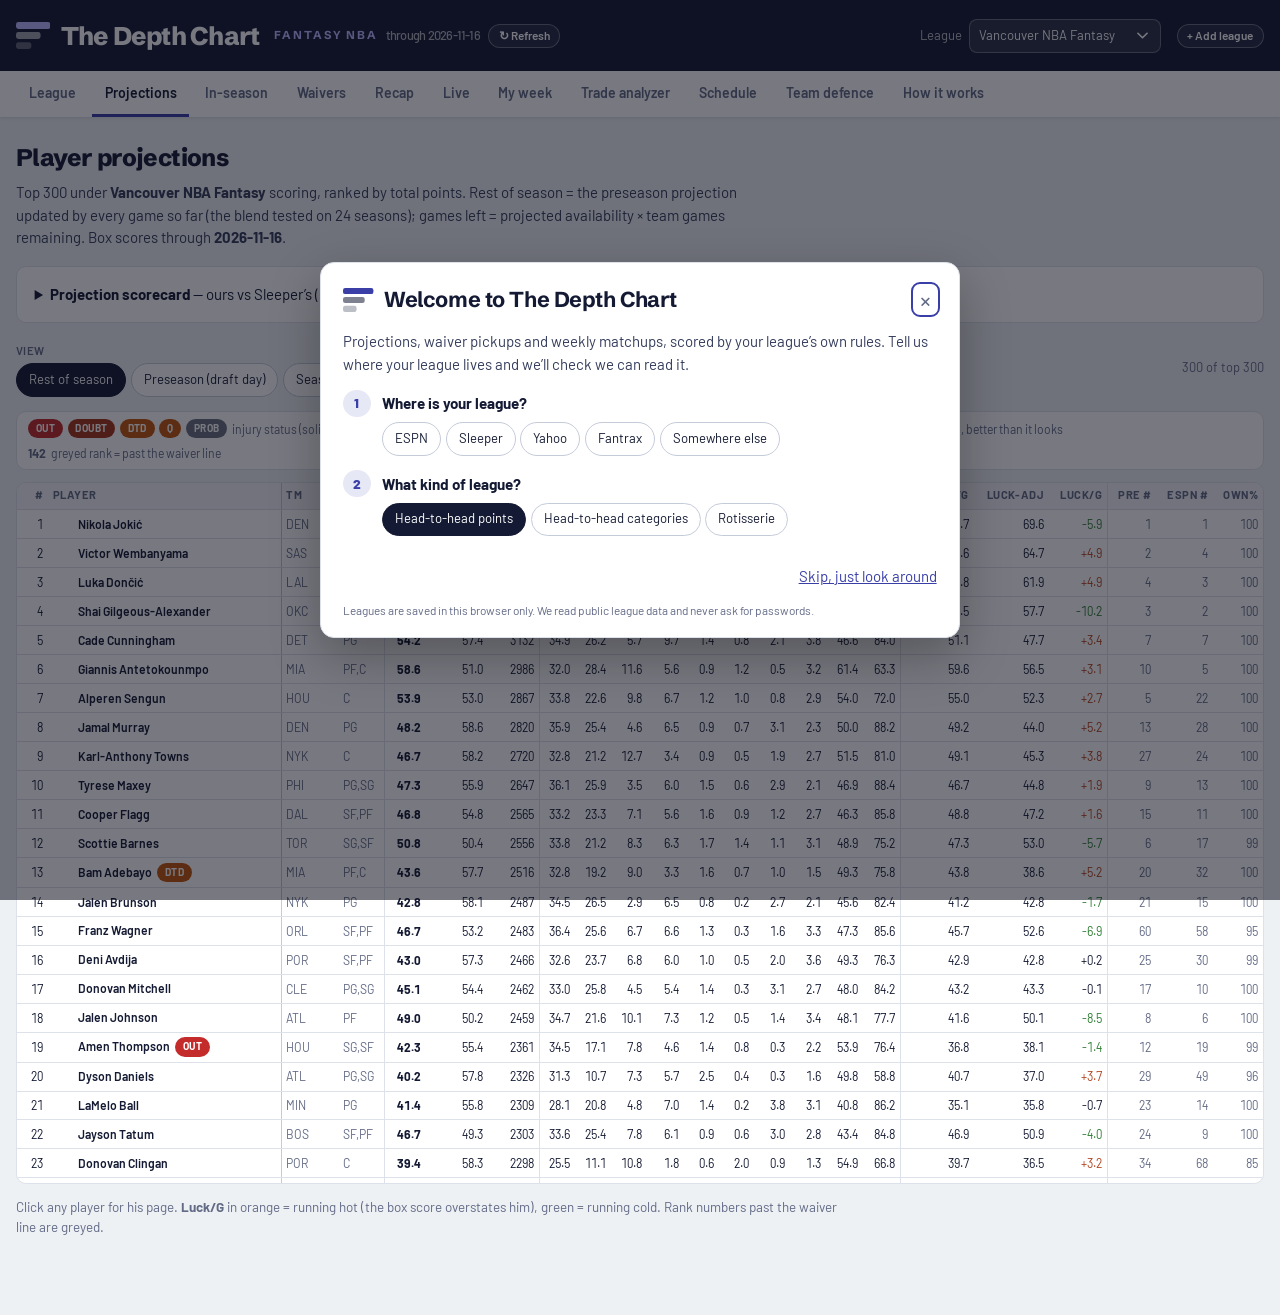
==== v2/index.html @ 1527854c "Board build 2026-11-17 14:32 Co-Authored-By: Claude Opus 5.5 <noreply@anthropic.com>" ====
<!doctype html>
<html lang="en">
<head>
<meta charset="utf-8">
<meta name="viewport" content="width=device-width,initial-scale=1,viewport-fit=cover">
<title>The Depth Chart · Fantasy NBA</title>
<meta name="theme-color" content="#141a33" media="(prefers-color-scheme: light)">
<meta name="theme-color" content="#1d2240" media="(prefers-color-scheme: dark)">
<link rel="icon" href="data:image/svg+xml,%3Csvg xmlns='http://www.w3.org/2000/svg' viewBox='0 0 32 32'%3E%3Crect width='32' height='32' rx='7' fill='%233a3fa8'/%3E%3Crect x='6' y='8' width='20' height='4' rx='1.5' fill='%23fff'/%3E%3Crect x='6' y='14' width='14.3' height='4' rx='1.5' fill='%23fff' fill-opacity='.7'/%3E%3Crect x='6' y='20' width='8.9' height='4' rx='1.5' fill='%23fff' fill-opacity='.42'/%3E%3C/svg%3E">
<link rel="preconnect" href="https://fonts.googleapis.com">
<link rel="preconnect" href="https://fonts.gstatic.com" crossorigin>
<link rel="stylesheet" href="https://fonts.googleapis.com/css2?family=Schibsted+Grotesk:wght@400..900&family=Barlow:ital,wght@0,400;0,500;0,600;0,700;0,800;1,400&display=swap">
<link rel="stylesheet" href="app.css?v=dd1b4bf03c">
</head>
<body>
<header class="top">
  <div class="top-in">
    <div class="brand"><a class="logo" href="#league" aria-label="The Depth Chart, Fantasy NBA"><svg viewBox="0 0 28 22" aria-hidden="true"><rect class="b1" x="0" y="0" width="28" height="5.6" rx="2"/><rect class="b2" x="0" y="8.2" width="20" height="5.6" rx="2"/><rect class="b3" x="0" y="16.4" width="12.5" height="5.6" rx="2"/></svg>The Depth Chart<span class="tg">Fantasy NBA</span></a><small id="asof"></small>
      <button class="refbtn" id="refresh" title="Re-read the latest stats, projections and official injury report, and your live ESPN league">&#8635; Refresh</button>
      <small id="refmsg"></small></div>
    <label class="lgpick">League <select id="lgsel" aria-label="Active league"></select></label>
    <button class="refbtn addlg" id="addlg" type="button" title="Add a league from ESPN, Sleeper, Yahoo or Fantrax">+ Add league</button>
    <label class="lgpick" id="tmpick" hidden>You are <select id="tmsel" aria-label="Your fantasy team"></select></label>
  </div>
  <div class="pickteam" id="pickteam" hidden>&#128075; First time here? Pick <strong>your team</strong> in &ldquo;You are&rdquo; above &mdash;
    My week, the trade analyzer, drops and sell-highs are all about the team you pick. It&rsquo;s saved in this browser.</div>
</header>
<div class="tabbar">
  <nav class="tabs" role="tablist">
    <button class="tab" role="tab" data-tab="league">League</button>
    <button class="tab" role="tab" data-tab="proj">Projections</button>
    <button class="tab" role="tab" data-tab="insea">In-season</button>
    <button class="tab" role="tab" data-tab="wire">Waivers</button>
    <button class="tab" role="tab" data-tab="recap">Recap</button>
    <button class="tab" role="tab" data-tab="live">Live</button>
    <button class="tab" role="tab" data-tab="week">My week</button>
    <button class="tab" role="tab" data-tab="trade">Trade analyzer</button>
    <button class="tab" role="tab" data-tab="sched">Schedule</button>
    <button class="tab" role="tab" data-tab="def">Team defence</button>
    <button class="tab" role="tab" data-tab="how">How it works</button>
  </nav>
</div>

<dialog class="wel" id="welcome" aria-labelledby="wel-h">
  <div class="wel-in">
    <div class="wel-head"><span class="wel-mark"><svg viewBox="0 0 28 22" aria-hidden="true"><rect class="b1" x="0" y="0" width="28" height="5.6" rx="2"/><rect class="b2" x="0" y="8.2" width="20" height="5.6" rx="2"/><rect class="b3" x="0" y="16.4" width="12.5" height="5.6" rx="2"/></svg></span><h2 id="wel-h">Welcome to The Depth Chart</h2>
      <button type="button" class="wel-x" id="wel-x" aria-label="Close">&times;</button></div>
    <p class="wel-lede">Projections, waiver pickups and weekly matchups, scored by your league&rsquo;s own rules. Tell us where your league lives and we&rsquo;ll check we can read it.</p>
    <div class="wel-step"><span class="wel-n">1</span><div><h3>Where is your league?</h3>
      <div class="chips" id="wel-plat" role="group" aria-label="League platform">
        <button type="button" class="chip" data-plat="espn">ESPN</button>
        <button type="button" class="chip" data-plat="sleeper">Sleeper</button>
        <button type="button" class="chip" data-plat="yahoo">Yahoo</button>
        <button type="button" class="chip" data-plat="fantrax">Fantrax</button>
        <button type="button" class="chip" data-plat="other">Somewhere else</button>
      </div></div></div>
    <div class="wel-step" id="wel-typeset"><span class="wel-n">2</span><div><h3>What kind of league?</h3>
      <div class="chips" id="wel-type" role="group" aria-label="League type">
        <button type="button" class="chip" data-type="points">Head-to-head points</button>
        <button type="button" class="chip" data-type="cats">Head-to-head categories</button>
        <button type="button" class="chip" data-type="roto">Rotisserie</button>
      </div></div></div>
    <div class="wel-step" id="wel-idset" hidden><span class="wel-n">3</span><div><h3><label for="wel-id">Your league ID</label></h3>
      <input id="wel-id" type="text" autocomplete="off" spellcheck="false">
      <p class="wel-hint" id="wel-hint"></p></div></div>
    <div id="wel-res" aria-live="polite"></div>
    <div class="wel-actions">
      <button type="button" class="btn primary" id="wel-check" hidden>Check my league</button>
      <button type="button" class="btn primary" id="wel-use" hidden>Use this league</button>
      <button type="button" class="linkbtn" id="wel-skip">Skip, just look around</button>
    </div>
    <p class="wel-foot">Leagues are saved in this browser only. We read public league data and never ask for passwords.</p>
  </div>
</dialog>
<main>
  <!-- ================================================================ LEAGUE -->
  <section class="panel" id="tab-league" hidden>
    <h1>Your league</h1>
    <p class="lede">Every number on this site is scored under the league selected at the top. Pull a
      public ESPN league to fill its rules automatically, or type them in. Leagues are saved in this
      browser only &mdash; nothing is sent anywhere. For a public ESPN league, pick which team is yours at the top
      (&ldquo;You are&rdquo;); the recap and the in-season tabs use it.</p>
    <div class="lg-listhead"><h2>Your leagues</h2><button class="btn" id="lg-new">+ Add a league</button></div>
    <div class="lg-list" id="lg-list"></div>
    <h2 id="lg-form-h">League settings</h2>
    <div class="controls">
      <div class="ctl"><label for="lg-espn">ESPN league id</label>
        <input id="lg-espn" type="text" inputmode="numeric" autocomplete="off" placeholder="e.g. 242568268"></div>
      <div class="ctl"><label>&nbsp;</label><button class="btn" id="lg-pull">Pull rules from ESPN</button></div>
    </div>
    <div id="lg-msg"></div>
    <div class="grid2">
      <div class="card">
        <h3 style="margin-top:0">Basics</h3>
        <div class="fields">
          <div class="ctl" style="grid-column:span 2"><label for="lg-name">League name</label><input id="lg-name" type="text"></div>
          <div class="ctl"><label for="lg-teams">Teams</label><input id="lg-teams" type="number" min="2" max="30"></div>
          <div class="ctl"><label for="lg-adds">Adds / week</label><input id="lg-adds" type="number" min="0" max="50"></div>
          <div class="ctl"><label for="lg-po1">Playoffs from wk</label><input id="lg-po1" type="number" min="1" max="30"></div>
          <div class="ctl"><label for="lg-po2">through wk</label><input id="lg-po2" type="number" min="1" max="30"></div>
          <div class="ctl"><label for="lg-polen" title="How many fantasy weeks each playoff round lasts (e.g. 2 = semifinals over 2 weeks)">Weeks per playoff round</label><input id="lg-polen" type="number" min="1" max="4"></div>
        </div>
        <h3>Roster slots</h3>
        <div class="fields" id="lg-slots"></div>
        <p class="note" id="lg-roster-note"></p>
      </div>
      <div class="card">
        <h3 style="margin-top:0">Scoring (points per stat)</h3>
        <div class="fields" id="lg-scoring"></div>
        <h3>Bonuses</h3>
        <div class="fields" id="lg-bonus"></div>
        <h3>Other scoring</h3>
        <p class="note" style="margin:.2rem 0 .5rem">Fouls, ejections and milestone games. Leave 0 if your league doesn&rsquo;t score them; ESPN and Sleeper leagues fill these in when you add them. A 50-point game also counts as a 40-point game.</p>
        <div class="fields" id="lg-xtra"></div>
        <label style="display:flex;gap:.45rem;align-items:center;margin-top:.7rem;font-size:.86rem">
          <input type="checkbox" id="lg-cum"> Bonuses stack (a triple-double also earns the double-double bonus)</label>
        <p class="note" id="lg-unmod"></p>
      </div>
    </div>
    <details class="card" id="own-box" style="margin-top:1rem">
      <summary><strong>Site owner: pull fresh stats on demand</strong></summary>
      <p class="note">The <strong>Refresh</strong> button at the top re-reads everything the site has published (stats,
        projections, the official injury report, which updates hourly on game days) plus your live ESPN league. New box
        scores arrive with the daily build around 6 am Pacific. If you own the site&rsquo;s GitHub repository, you can let
        Refresh start that build too (about 3 minutes, then the page reloads its data): create a
        <a href="https://github.com/settings/personal-access-tokens/new" target="_blank" rel="noopener">fine-grained token</a>
        limited to the <code>fantasy-nba</code> repository with <em>Actions: read and write</em> only, and paste it here.
        It is kept in this browser only and sent only to api.github.com.</p>
      <div class="controls">
        <div class="ctl"><label for="own-tok">GitHub token</label><input id="own-tok" type="password" autocomplete="off" placeholder="github_pat_…" style="min-width:16rem"></div>
        <button class="btn" id="own-save">Save token</button>
        <button class="btn danger" id="own-clear">Remove</button>
        <span class="count" id="own-state"></span>
      </div>
    </details>
    <div class="controls" style="margin-top:1rem">
      <button class="btn primary" id="lg-save">Save league</button>
      <button class="btn danger" id="lg-del">Delete this league</button>
      <span class="count" id="lg-state"></span>
    </div>
  </section>

  <!-- =========================================================== PROJECTIONS -->
  <section class="panel" id="tab-proj" hidden>
    <h1>Player projections</h1>
    <p class="lede" id="pj-lede"></p>
    <details class="card sc-score" id="score-box"></details>
    <div class="controls">
      <div class="ctl"><span class="lbl">View</span><div class="chips" id="pj-view">
        <button class="chip" data-v="ros" aria-pressed="true">Rest of season</button>
        <button class="chip" data-v="pre" aria-pressed="false">Preseason (draft day)</button>
        <button class="chip" data-v="sofar" aria-pressed="false">Season so far</button>
      </div></div>
      <div class="ctl"><span class="lbl">Position</span><div class="chips" id="pj-pos">
        <button class="chip" data-p="" aria-pressed="true">All</button>
        <button class="chip" data-p="PG" aria-pressed="false">PG</button>
        <button class="chip" data-p="SG" aria-pressed="false">SG</button>
        <button class="chip" data-p="SF" aria-pressed="false">SF</button>
        <button class="chip" data-p="PF" aria-pressed="false">PF</button>
        <button class="chip" data-p="C" aria-pressed="false">C</button>
      </div></div>
      <div class="ctl"><label for="pj-q">Search</label><input id="pj-q" type="search" placeholder="player or team" autocomplete="off"></div>
      <span class="count" id="pj-count"></span>
    </div>
    <div class="legend" aria-label="Key"><span class="lg-i"><span class="tag inj">OUT</span><span class="tag doubt">DOUBT</span><span class="tag dtd">DTD</span><span class="tag dtd">Q</span><span class="tag prob">PROB</span> injury status (solid = health; official NBA report first, then ESPN)</span><span class="lg-i"><span class="tag rk">RK</span> rookie</span><span class="lg-i"><span class="pos-dn"><b>+4.2</b></span> luck: ran hot, the box score flatters him &middot; <span class="pos-up"><b>&minus;3.1</b></span> ran cold, better than it looks</span><span class="lg-i"><span class="dim"><b>142</b></span> greyed rank = past the waiver line</span></div>
    <div class="tablewrap"><table id="pj-table"><thead></thead><tbody></tbody></table></div>
    <p class="note" id="pj-note"></p>
  </section>

  <!-- ========================================================= COMING NEXT -->
  <section class="panel" id="tab-insea" hidden>
    <h1>In-season analysis</h1>
    <p class="lede" id="is-lede"></p>
    <div class="controls">
      <div class="ctl"><span class="lbl">View</span><div class="chips" id="is-view">
        <button class="chip" data-v="buy" aria-pressed="true">Trade targets</button>
        <button class="chip" data-v="sell" aria-pressed="false">Sell high</button>
        <button class="chip" data-v="drop" aria-pressed="false">Drops</button>
        <button class="chip" data-v="rost" aria-pressed="false">Rosters</button>
      </div></div>
      <div class="ctl" id="is-teamctl"><label for="is-team">From team</label><select id="is-team"></select></div>
      <span class="count" id="is-count"></span>
    </div>
    <div class="legend" aria-label="Key"><span class="lg-i"><span class="tag inj">OUT</span><span class="tag doubt">DOUBT</span><span class="tag dtd">DTD</span><span class="tag dtd">Q</span><span class="tag prob">PROB</span> injury status (solid = health; official NBA report first, then ESPN)</span><span class="lg-i"><span class="pos-dn"><b>+4.2</b></span> luck: ran hot, the box score flatters him &middot; <span class="pos-up"><b>&minus;3.1</b></span> ran cold, better than it looks</span><span class="lg-i"><span class="pos-up"><b>+11.5</b></span> buy-low gap: real level above the box score</span><span class="lg-i"><span class="pos-up"><b>+1.9 thru 12-01</b></span> injury boost per game, and until when</span><span class="lg-i"><span class="lgbar"><i class="up"></i><i class="dn"></i><i class="up"></i></span> luck by game (up orange = hot, down green = cold)</span></div>
    <div id="is-body"></div>
    <p class="note" id="is-note"></p>
    <div id="is-boosts"></div>
    <details class="card" id="is-keepbox" style="margin-top:1rem" hidden>
      <summary><strong>Keep list</strong> <span class="dim">&mdash; never suggested as drops</span></summary>
      <p class="note">One name per line. Saved with this league in your browser.</p>
      <textarea id="is-keep" rows="4" style="width:100%;max-width:28rem"></textarea>
    </details>
  </section>
  <section class="panel" id="tab-wire" hidden>
    <h1>Waivers &amp; streaming</h1>
    <p class="lede" id="wv-lede"></p>
    <details class="card sp-card fold" id="sp-box" open>
      <summary class="sp-head"><span class="sp-hi">Streaming planner</span><span class="sp-hsub">who to pick up, and on which days, for the most games</span> <span class="dim" id="sp-sum"></span></summary>
      <div class="controls" style="margin-top:.6rem">
        <div class="ctl"><span class="lbl" title="How many of your players the planner may drop. Each one opens a roster spot to stream through: with 1, all your adds chain through the same spot">Spots to stream <span class="dim">(players you&rsquo;ll drop)</span></span><div class="chips" id="sp-n">
          <button class="chip" data-n="0" aria-pressed="false">0</button>
          <button class="chip" data-n="1" aria-pressed="true">1</button>
          <button class="chip" data-n="2" aria-pressed="false">2</button>
          <button class="chip" data-n="3" aria-pressed="false">3</button>
        </div></div>
        <div class="ctl"><span class="lbl">Matchup</span><div class="chips" id="sp-wk">
          <button class="chip" data-w="cur" aria-pressed="true" title="The rest of the matchup in progress">This one</button>
          <button class="chip" data-w="next" aria-pressed="false" title="Next matchup, Monday to Sunday, with its full set of adds (from your roster as it is now)">Next one</button>
          <button class="chip" data-w="both" aria-pressed="false" title="The rest of this matchup and all of next one together: a pickup made now keeps counting next week. Each matchup keeps its own adds limit">Both</button>
        </div></div>
        <div class="ctl sp-mdctl"><span class="lbl">Days you can make a move <span class="dim">(tap to rule a day out)</span></span><div class="chips" id="sp-mdays"></div></div>
      </div>
      <p class="note sp-lock" id="sp-lock"></p>
      <div id="sp-out"></div>
    </details>
    <div class="controls">
      <div class="ctl wv-dayctl"><span class="lbl">Days <span class="dim" title="Tick one or more days. Only players whose team plays on the days you picked are listed, and the projection adds up those games">(pick one or more)</span></span>
        <div class="chips wv-days" id="wv-days"></div>
        <div class="wv-dayopts"><div class="chips" id="wv-match">
          <button class="chip" data-m="all" aria-pressed="true" title="Only players whose team plays on EVERY day you picked">Plays every day picked</button>
          <button class="chip" data-m="any" aria-pressed="false" title="Players whose team plays on ANY day you picked (the projection adds up all their games)">Any of them</button>
        </div><div class="chips" id="wv-quick">
          <button class="chip" data-q="rw" title="Today through Sunday, players with any game in it">Rest of week</button>
          <button class="chip" data-q="nw" title="Next matchup week, Monday to Sunday, players with any game in it">Next week</button>
          <button class="chip" data-q="0" title="Back to just the first day (today, or tomorrow once today's games have started)">Reset</button>
        </div></div>
      </div>
      <div class="ctl"><span class="lbl">Rank by</span><div class="chips" id="wv-rank">
        <button class="chip" data-r="proj" aria-pressed="true">Projected</button>
        <button class="chip" data-r="ceil" aria-pressed="false" title="A top-10% night: rank by the big-game upside rather than the safe projection">Ceiling</button>
      </div></div>
      <div class="ctl"><span class="lbl">Position</span><div class="chips" id="wv-pos">
        <button class="chip" data-p="" aria-pressed="true">All</button>
        <button class="chip" data-p="PG" aria-pressed="false">PG</button>
        <button class="chip" data-p="SG" aria-pressed="false">SG</button>
        <button class="chip" data-p="SF" aria-pressed="false">SF</button>
        <button class="chip" data-p="PF" aria-pressed="false">PF</button>
        <button class="chip" data-p="C" aria-pressed="false">C</button>
      </div></div>
      <div class="ctl"><span class="lbl">Players</span><div class="chips" id="wv-who">
        <button class="chip" data-a="1" aria-pressed="true">Available</button>
        <button class="chip" data-a="0" aria-pressed="false">Everyone</button>
      </div></div>
      <span class="count" id="wv-count"></span>
    </div>
    <div class="legend" aria-label="Key"><span class="lg-i"><span class="tag inj">OUT</span><span class="tag doubt">DOUBT</span><span class="tag dtd">DTD</span><span class="tag dtd">Q</span><span class="tag prob">PROB</span> injury status (solid = health; official NBA report first, then ESPN)</span><span class="lg-i"><span class="tag b2b">B2B</span> often rests on the 2nd night of back-to-backs</span><span class="lg-i"><span class="tag wvr">WVR</span> on waivers (a claim, not an instant add)</span><span class="lg-i"><b class="pos-up">+6.4</b> <span class="dim">(2.1/g)</span> Injury / team effect: extra FP in the window from teammates out (blank = none; hover for the working)</span><span class="lg-i"><span class="tag dnp">BENCH</span> healthy but barely playing (under 10 minutes per team game lately, DNPs counted): his games don&rsquo;t count</span><span class="lg-i"><span class="gch">vs BOS<span class="dvp dvp-g">27th</span> <span class="m pos-up">+2.1</span></span> opponent&rsquo;s defence rank vs his position (green = 15 easiest, red = 10 toughest) and the matchup adjustment in FP</span><span class="lg-i"><span class="gch b2">@ NYK</span> 2nd night of a back-to-back</span><span class="lg-i"><span class="gch st">vs LAL</span> listed doubtful / questionable that night: counted at the chance he plays (doubtful 1%, questionable ~50%)</span></div>
    <div class="tablewrap"><table id="wv-table"><thead></thead><tbody></tbody></table></div>
    <p class="note" id="wv-note"></p>
    <div id="wv-boosts"></div>
    <details class="card" id="wv-b2bbox" style="margin-top:1rem">
      <summary><strong>Back-to-back sitters</strong> <span class="dim" id="wv-b2bsum"></span></summary>
      <p class="note">Detected from the game logs (last season + this one): a second night counts as a rest sit only
        when the player played the night before <em>and</em> his team&rsquo;s next game, so injury spells don&rsquo;t count,
        whatever the injury tag said. Players who sat a lot of second nights last season kept doing it the next season,
        just less often (correlation 0.25), so each rate is pulled toward the league&rsquo;s 11%, and this season&rsquo;s second nights
        count four times as much as last season&rsquo;s. Add anyone you know won&rsquo;t play
        second nights below (one name per line); they count as certain to sit.</p>
      <textarea id="wv-b2blist" rows="4" placeholder="e.g. Joel Embiid" style="width:100%;max-width:28rem"></textarea>
      <div id="wv-b2btab"></div>
    </details>
  </section>
  <section class="panel" id="tab-recap" hidden>
    <h1>Daily recap</h1>
    <p class="lede" id="rc-lede"></p>
    <div class="controls">
      <div class="ctl"><label for="rc-day">Day</label>
        <div class="daynav"><button class="btn rc-prev" id="rc-prev" aria-label="Previous day">&lsaquo;</button>
          <select id="rc-day" class="rc-daysel"></select>
          <button class="btn rc-next" id="rc-next" aria-label="Next day">&rsaquo;</button></div></div>
      <span class="count" id="rc-count"></span>
    </div>
    <div class="legend" aria-label="Key"><span class="lg-i"><span class="tag inj">OUT</span><span class="tag doubt">DOUBT</span><span class="tag dtd">DTD</span><span class="tag dtd">Q</span><span class="tag prob">PROB</span> injury status (solid = health; official NBA report first, then ESPN)</span><span class="lg-i"><span class="pos-dn"><b>+4.2</b></span> luck: ran hot, the box score flatters him &middot; <span class="pos-up"><b>&minus;3.1</b></span> ran cold, better than it looks</span><span class="lg-i"><span class="lgrow">Name</span> your player</span><span class="lg-i"><span class="lgrow theirs">Name</span> on another fantasy team (the Fantasy column says whose; FA = free agent)</span></div>
    <div class="games" id="rc-games"></div>
    <div id="rc-box"></div>
    <details class="card fold rc-fold" id="rc-fold" open>
      <summary class="sp-head"><span class="sp-hi">The night in fantasy</span><span class="sp-hsub">league-wide recap: every fantasy team&rsquo;s night, top scores, who ran hot and cold</span> <span class="dim" id="rc-sthead"></span></summary>
      <div id="rc-stand"></div>
    </details>
  </section>
  <section class="panel" id="tab-live" hidden>
    <h1>Live</h1>
    <p class="lede">Your matchup as it happens, player by player. Points are ESPN&rsquo;s own, read straight from your league. Once the first game tips off
      the page updates itself every 30 seconds while games are on (before that it just waits for tip-off). &ldquo;Proj&rdquo; adds what is still to come: our projection for games not
      started, the share of 48 minutes left for games in progress, and the best lineup for the rest of the week.</p>
    <div class="controls" id="lv-ctl">
      <div class="ctl"><label for="lv-day">Day</label><select id="lv-day"></select></div>
      <button class="btn" id="lv-now">Update now</button>
      <span class="count" id="lv-at"></span>
    </div>
    <div class="legend" aria-label="Key"><span class="lg-i"><b class="lv-on">Q3 4:21</b> game in progress</span><span class="lg-i"><span class="lv-tr lg"><i class="lv-cur" style="width:40%"></i><i class="lv-ex" style="left:40%;width:22%"></i><b class="lv-tk" style="left:66%"></b></span> points so far, still to come (estimate) and the projection line &mdash; the bar runs past the projection, and turns green once he beats it</span><span class="lg-i"><b class="pos-up">FP</b> / <b class="pos-dn">FP</b> just went up / down</span><span class="lg-i"><span class="dim">dim rows</span> bench: points don&rsquo;t count</span><span class="lg-i"><i class="sw a"></i><i class="sw h"></i> starters from each team in that NBA game</span></div>
    <div id="lv-main"></div>
  </section>
  <section class="panel" id="tab-week" hidden>
    <h1>My week</h1>
    <p class="lede" id="wk-lede"></p>
    <div class="controls">
      <div class="ctl"><label for="wk-week">Matchup week</label><select id="wk-week"></select></div>
      <div class="ctl"><label for="wk-team">Matchup</label><select id="wk-team"></select></div>
      <span class="count" id="wk-count"></span>
    </div>
    <div class="stand" id="wk-cards"></div>
    <details class="card sp-card ss-card" id="ss-box" open hidden></details>
    <details class="card acc-card" id="acc-box" hidden></details>
    <div class="legend" aria-label="Key"><span class="lg-i"><span class="lgbox on"></span> starts (in the best lineup)</span><span class="lg-i"><span class="lgbox"></span> bench: no slot left that night</span><span class="lg-i"><span class="lgbox on man"></span> your choice</span><span class="lg-i"><span class="lgbox on warn"></span> you started him but no slot fits</span><span class="lg-i"><b class="out-x">×</b> not playing</span><span class="lg-i"><b class="slt-s">PG</b> slot he fills</span><span class="lg-i"><b class="wk-m up">▲2.3</b> / <b class="wk-m dn">▼2.1</b> easy / tough matchup that night (FP, shown only when worth 2+; hover a game for the breakdown and the opponent&rsquo;s defence rank)</span><span class="lg-i"><b>9/10</b> bottom row: starter slots filled that night (letters = slots still empty)</span><span class="lg-i"><span class="tag inj">OUT</span><span class="tag doubt">DOUBT</span><span class="tag dtd">DTD</span><span class="tag dtd">Q</span><span class="tag prob">PROB</span> injury status (solid = health; official NBA report first, then ESPN)</span></div>
    <div id="wk-detail"></div>
    <p class="note" id="wk-note"></p>
  </section>
  <section class="panel" id="tab-trade" hidden>
    <h1>Trade analyzer</h1>
    <p class="lede" id="tr-lede"></p>
    <div class="legend" aria-label="Key"><span class="lg-i"><span class="tag inj">OUT</span><span class="tag doubt">DOUBT</span><span class="tag dtd">DTD</span><span class="tag dtd">Q</span><span class="tag prob">PROB</span> injury status (solid = health; official NBA report first, then ESPN)</span><span class="lg-i"><span class="pos-up"><b>+250</b></span> / <span class="pos-dn"><b>&minus;306</b></span> rest-of-season points gained / lost</span><span class="lg-i"><span class="dim">was below the waiver wire</span> = costs nothing, a free agent is as good</span></div>
    <div class="grid2" style="margin-top:1rem">
      <div class="card">
        <div class="ctl"><label for="tr-a">Your side</label><select id="tr-a"></select></div>
        <p class="note" style="margin:.4rem 0">Click the players you send.</p>
        <div id="tr-ra"></div>
      </div>
      <div class="card">
        <div class="ctl"><label for="tr-b">Trading with</label><select id="tr-b"></select></div>
        <p class="note" style="margin:.4rem 0">Click the players you get.</p>
        <div id="tr-rb"></div>
      </div>
    </div>
    <div id="tr-score" style="margin-top:1rem"></div>
    <p class="note" id="tr-note"></p>
    <h2>Past trades in this league</h2>
    <div id="tr-past"><p class="note">Open this tab to load the league&rsquo;s trades.</p></div>
  </section>

  <!-- ========================================================== HOW IT WORKS -->
  <section class="panel" id="tab-sched" hidden>
    <h1>NBA schedule</h1>
    <div class="controls">
      <div class="ctl"><label for="sc-week">Week</label><select id="sc-week"></select></div>
      <div class="ctl"><span class="lbl">Plays on</span><div class="chips" id="sc-days"></div></div>
      <span class="count" id="sc-count"></span>
    </div>
    <div class="legend" aria-label="Key"><span class="lg-i"><span class="sc-g a"><i>@</i>ORL</span> away at Orlando</span><span class="lg-i"><span class="sc-g h">ORL</span> home vs Orlando</span><span class="lg-i"><span class="sc-no">–</span> no game</span>
      <span class="lg-i"><span class="sc-gn hi">4</span> 4+ games this week</span><span class="lg-i"><span class="sc-gn lo">2</span> 2 or fewer</span>
      <span class="lg-i"><span class="sc-lt">7</span> lightest night of the week</span><span class="lg-i">striped columns = start of next week</span></div>
    <div class="tablewrap" style="max-height:none"><table id="sc-table"><thead></thead><tbody></tbody></table></div>
    <p class="note" id="sc-note"></p>
  </section>

  <section class="panel" id="tab-def" hidden>
    <h1>Team defence vs position</h1>
    <p class="lede" id="df-lede"></p>
    <div class="legend" aria-label="Key"><span class="lg-i"><span class="dvp dvp-g">28th</span> easier matchup (the 15 teams that give up the most)</span>
      <span class="lg-i"><span class="dvp dvp-n">13th</span> middle</span><span class="lg-i"><span class="dvp dvp-r">3rd</span> tough (the 10 that give up the least)</span>
      <span class="lg-i"><b>%</b> fantasy points allowed vs the league average</span></div>
    <div class="tablewrap" style="max-height:none"><table id="df-table" class="dvp-t"><thead></thead><tbody></tbody></table></div>
    <p class="note" id="df-note"></p>
  </section>

  <section class="panel prose" id="tab-how" hidden>
    <h1>How it works</h1>
    <p class="lede">Everything on this site comes from one model built on NBA box scores. No outside projections are mixed in:
      ESPN and FantasyPros appear only as benchmarks. This page writes out every formula the site uses, region by region,
      with the numbers in it and the test behind each one. Every piece was tested on past seasons before it shipped, and the
      ideas that failed stay in the record.</p>
    <nav class="toc">
      <a href="#how-score">Scoring</a> · <a href="#how-pre">Draft-day projection</a> · <a href="#how-ros">Rest of season</a> ·
      <a href="#how-luck">Luck</a> · <a href="#how-inj">Injuries &amp; boosts</a> · <a href="#how-proj">Projections tab</a> ·
      <a href="#how-insea">In-season tab</a> · <a href="#how-wire">Waivers tab</a> · <a href="#how-recap">Recap tab</a> ·
      <a href="#how-week">My week tab</a> · <a href="#how-trade">Trade analyzer</a> · <a href="#how-good">How good is it?</a> ·
      <a href="#how-data">Data</a> · <a href="#how-limits">Limits</a>
    </nav>

    <h2 id="how-score">1. Scoring: one stat line, any league</h2>
    <p>The site never stores fantasy points. Every projection, every game and every luck number is a <strong>stat line</strong>
      (points, makes and attempts, threes, rebounds, offensive rebounds, assists, steals, blocks, turnovers) plus the chance of a
      double-, triple- or quadruple-double. Your browser turns a line into fantasy points with your league&rsquo;s rules:</p>
    <div class="formula">FP = Σ stat × your points for that stat
   + P(double-double) × DD bonus
   + P(triple-double) × TD bonus
   + P(quad-double)   × QD bonus</div>
    <p>If your league&rsquo;s bonuses don&rsquo;t stack, a triple-double earns only the TD bonus, so the formula uses
      P(DD) − P(TD) for the double-double term. Change the rules on the League tab and every number on the site re-scores.</p>

    <h2 id="how-pre">2. The draft-day projection</h2>
    <p>Built once before the season and frozen at tip-off (the Projections tab&rsquo;s &ldquo;Preseason&rdquo; view). Each step
      below changes the stat line; the order is the order the model applies them.</p>
    <h3>Production per minute</h3>
    <div class="formula">rate(stat) = Σ w_y × stat_y / Σ w_y × minutes_y
w = 7, 2, 1   (last season, the one before, the one before that)</div>
    <p>Minutes-weighted, so a season of cameo minutes barely counts. 7/2/1 beat the classic 5/4/3 in 11 of 12 test seasons;
      four- and five-season memories and two-season memories both did worse.</p>
    <h3>Age</h3>
    <div class="formula">under 27:  rate × (1 + 0.016 × (27 − age))
over 27:   rate × (1 − 0.024 × (age − 27))
over 27 and age-free FP/G ≥ 35:
           rate × (1 − 0.012 × (age − 27))</div>
    <p>The gentler slope for players good enough to keep their role (old stars hold up, old role players don&rsquo;t) was
      checked three ways: a placebo test, a bootstrap over seasons, and the error on exactly the players it touches (3.95 vs 4.80
      FP/G without it). Removing the age curve made drafts significantly worse.</p>
    <h3>Minutes and games</h3>
    <div class="formula">MPG   = (Σ w × minutes + 5 × league MPG) / (Σ w × games + 5)
then  MPG = 0.7 × MPG + 0.3 × his MPG over his last 20 games
availability = (Σ w × games + 2 × league rate)
             / (Σ w × seasons on a roster + 2)</div>
    <p>The late-season blend (only for players with 20+ games who appeared in their team&rsquo;s last 15) cut the minutes error in
      11 of 11 test seasons. The 2 in the availability formula is deliberately small so durability differences show.</p>
    <h3>Team context and form</h3>
    <div class="formula">crowding:  FP/G − 7.09 × (team load − league mean load)
           load = Σ (usage% × MPG × availability) / 4800
preseason: FP/G + min(0.13, 0.00136 × preseason min)
                  × (preseason FP/36 − projected FP/36)
impact:    FP/G + 0.258 × (last season plus-minus per 36 − 0.20)</div>
    <p>Crowding corrects teams whose players were each projected in roles they held on other teams (fitted, not imposed).
      Preseason form cut the error in 11 of 12 seasons, and impact (plus-minus) in 11 of 12; preseason is capped at ±25% and impact
      at ×0.6 to ×1.4 of the line.</p>
    <h3>Availability news at the draft</h3>
    <div class="formula">out on opening night: games = (82 − lost) × projected games / 82
  lost = the team's announced timeline, else
         29.6 (surgery, Achilles, ACL, fracture) or 12.2 (other)
ended last season hurt:        games − 4.84
returned from a lost season:   production × 0.967 / 0.927 / 0.883
                               (pre-injury FP/G 40+ / 30–40 / under 30)</div>
    <h3>Rookies</h3>
    <div class="formula">FP/36 from draft slot + college production (+ centre term)
MPG   from draft slot + minutes open on his new team
games from draft slot
then FP/36 moves toward his preseason FP/36 by 0.21 (under 80 min) or 0.36</div>
    <p>The college model beat ESPN&rsquo;s rookie lines in 7 of 7 test seasons on the realistic objective.</p>

    <h2 id="how-ros">3. Rest of season: how far a few games move him</h2>
    <p>After every game the draft-day line is blended with the season so far. Each piece of the draft-day line counts as a fixed
      amount of evidence, tuned on 1999&ndash;2019 and scored once on 2021&ndash;26:</p>
    <div class="formula">rate(stat) = (draft rate × 600 + season total)
           / (600 + season minutes)
MPG        = (5 × draft MPG + season minutes) / (5 + games)
availability = (20 × draft availability + games played)
             / (20 + team games so far)
bonuses: same as rates, evidence = 600 / draft MPG games</div>
    <p>This blend beat both &ldquo;never update&rdquo; and &ldquo;trust the season so far&rdquo; at all 25 test checkpoints (two weeks in to late January). A later check (Nov 2026) re-tuned the weights for
      the last third of the season (days 112&ndash;140): the best setting was the same 600 minutes / 5 games / 20 games, and dropping the
      preseason projection late in the season was clearly worse (+0.12 FP/G error, 4 of 5 test seasons worse). Its
      result is the <strong>ROS FP/G</strong> used everywhere in-season.</p>
    <p><strong>Veterans, refined (Nov 2026).</strong> Three ideas were tested on the same 24 seasons, plans written down first. Two
      won and now run together: real games are trusted <em>faster when he is beating his projection</em> and slower when he is
      falling short, and <em>recent games count more</em> than old ones.</p>
    <div class="formula">each game's weight = 0.5 ^ (games ago / 10)       (last night 1, ten games ago ½)
rate(stat) = (draft rate × k + weighted season total) / (k + weighted minutes)
             k = 300 min if his weighted FP per minute is above the draft line, else 1,000
MPG        = (g × draft MPG + weighted minutes) / (g + weighted games)
             g = 1 if his weighted MPG is above the draft MPG, else 10
availability: unchanged (20 games)</div>
    <p>Rest-of-season error on the test seasons fell from 3.99 to 3.78 FP/G, better in all 25 test checkpoints. The asymmetry is
      the big part (3.81 on its own): a veteran outplaying his projection is usually telling you something, while a slow start
      mostly comes back. Giving each stat its own speed (rebounds faster, steals slower) tied the old rule and was not used.</p>
    <p><strong>Games he sits while healthy (Nov 2026).</strong> The MPG above averages over games he <em>played</em>, but Waivers,
      the streaming planner, My week and Live count a value for every game he isn&rsquo;t on the injury report for &mdash; so a player
      who keeps getting a coach&rsquo;s DNP was credited his full minutes every night. Tested (plan written first) on the official
      game-day injury reports 2020&ndash;26: a team game is <em>healthy</em> for a player unless he is listed Out or Doubtful. Scored
      on fantasy points per healthy team game with DNPs as zero (what a streamer actually gets), the old per-game value ran
      +2.25 FP too high. Counting healthy DNPs as zero-minute games cut the error from 4.65 to 4.17 FP, better in all 20 test
      checkpoints; for players projected under 22 minutes 5.42 &rarr; 4.36.</p>
    <div class="formula">healthy MPG = (g × draft MPG + weighted minutes over his healthy team games, DNPs as 0)
              / (g + weighted healthy team games)
              g = 2 if above the draft MPG, else 5;  weight = 0.5 ^ (healthy games ago / 10)
per-game value = ROS FP/G × healthy MPG / MPG       (rest-of-season totals unchanged)</div>
    <p>Waivers shows the per-game figure under ROS FP/G (&ldquo;/ team game&rdquo;) when it is 10%+ lower. Once he is actually on the
      court, Live and My week use his full per-game value for the rest of that game. Rookies keep their own setting (not tested
      this way); the out-of-the-rotation filter still applies to everyone.</p>
    <p><strong>Rookies get their own setting</strong> (Nov 2026). The weights above were tuned on veterans, whose draft-day line
      rests on years of NBA games; a rookie&rsquo;s rests on a college translation, which is far less reliable. Tested the same way on
      502 rookie seasons (each rookie&rsquo;s college-model line built only from earlier draft classes; tuned 2012&ndash;19, scored
      2021&ndash;26, checked after his own game 5, 10, 15, 20 and 30), the best rule trusts his real games <em>faster when he is
      beating the projection</em>:</p>
    <div class="formula">rate(stat)   = (draft rate × k + season total) / (k + season minutes)
               k = 100 min if he is above his draft FP per minute, else 400
MPG          = (g × draft MPG + minutes in his last 5 games) / (g + 5)
               g = 2 if his last-5 MPG is above his draft MPG, else 10
availability = (10 × draft availability + games played) / (10 + team games so far)</div>
    <p>Rest-of-season error: 5.85 FP/G with the veteran setting, 5.31 with one rookie setting for everyone, 4.78 with the
      faster-when-beating-it rule (better in 22 of 25 test checkpoints). Rookies outplaying their projection by 20%+ had been
      under-projected by about 3 FP/G. What did <em>not</em> work: dropping the draft-day line entirely after 5, 8, 10, 15, 20 or
      30 games (every version worse &mdash; a handful of games is noisy, and rookies who start slowly often recover), separate
      settings by position, and counting games played while a key teammate sat for less (rookies do play about 2 more minutes in
      those games, but the extra minutes largely stick). The ROS FP/G feeds:</p>
    <div class="formula">ROS points = ROS FP/G × availability × games left
           + injury boost (section 5)
games left = his team's remaining games
             (for a player who is out: from his return date)</div>

    <h2 id="how-luck">4. Luck</h2>
    <p>Every game&rsquo;s surprise (actual minus expected) splits exactly into pieces. Each piece was tested for whether it predicts
      the next game, over 154,305 player-games (2016&ndash;26, comparing each player with himself):</p>
    <ul class="plan">
      <li><strong>Carries over:</strong> extra minutes (a quarter of a minutes spike persists, 8/8 seasons), extra shot attempts
        (8/8), extra assists (8/8; passing creates them).</li>
      <li><strong>Luck:</strong> 2-point % (zero persistence), 3-point % (slightly <em>anti</em>-persistent), steals, blocks,
        rebounds, free-throw %, bonuses. A turnover spike reverses.</li>
    </ul>
    <div class="formula">luck-adjusted line, per game:
  every stat = his draft-day rate × minutes played
  extra attempts A = actual FGA − expected FGA
  FGA = actual;  FGM += his FG% × A
  3PM += his threes per FGA × A
  PTS += (2 × FG% + 3PM per FGA) × A
  AST = actual
  bonus chances × minutes / draft MPG
luck = actual FP − FP(luck-adjusted line)</div>
    <p>&ldquo;His&rdquo; rates are the draft-day projection, so a five-steal night from a one-steal player is mostly luck. Season
      luck per game = average luck over his games. Feeding luck-adjusted numbers into the rest-of-season blend was tested and
      changed nothing: the blend&rsquo;s slow trust already discounts luck.</p>

    <h2 id="how-inj">5. Injuries and injury boosts</h2>
    <h3>Who is out</h3>
    <p>ESPN&rsquo;s fantasy feed lags the league&rsquo;s report, so the <strong>official NBA injury report</strong> (published every 15
      minutes on game days, pulled hourly) comes first:</p>
    <div class="formula">his status = his row on the latest report that covers his team
  (his team is on it but he isn't = cleared)
streak = how many of his team's reports in a row list him Out
Out, streak 1  = out for that game only (rest, a knock)
Out, streak 2+ = out until a report clears him
otherwise ESPN's status (OUT / IR / SUSP / DTD)</div>
    <p><strong>Health tags are solid:</strong> <span class="tag inj" style="margin:0">OUT</span> (also IR, SUSP)
      <span class="tag doubt" style="margin:0">DOUBT</span> <span class="tag dtd" style="margin:0">DTD</span>
      <span class="tag dtd" style="margin:0">Q</span> <span class="tag prob" style="margin:0">PROB</span>.
      <strong>Everything else is an outline:</strong> <span class="tag b2b" style="margin:0">B2B</span> sits back-to-backs,
      <span class="tag wvr" style="margin:0">WVR</span> on waivers, <span class="tag rk" style="margin:0">RK</span> rookie,
      <span class="tag boost" style="margin:0">▲ +2.5 FP · Edwards out</span> injury boost (extra FP per game, naming who is out),
      <span class="tag dnp" style="margin:0">BENCH</span> healthy but barely playing.</p>
    <p><strong>When the two sources disagree:</strong> if the official report covers his team&rsquo;s next game and doesn&rsquo;t list him,
      he counts as available even when ESPN&rsquo;s fantasy feed still says OUT (ESPN lags the report both ways). A healthy player averaging under
      10 minutes per team game lately (from his first appearance in his team&rsquo;s last 5, DNPs counted as zero) is treated as out of
      the rotation (2021-26: such players averaged 3-8 minutes a game over the next five and reached 20 minutes in 4-15% of them): his games don&rsquo;t count on Waivers or My week,
      and he can&rsquo;t inherit an injured teammate&rsquo;s minutes, until he plays real minutes (or was on the injury report in the last few days).
      When the official report lists a player, it decides: Out on two reports in a row (or Out once with an ESPN return date after that
      game) is a multi-game absence; Out once with no later date is that game only. Rest and personal days mean back next game. A name on
      the report we can&rsquo;t match never clears anyone on that team with the same surname.</p>
    <p><strong>Doubtful, questionable, probable</strong> (src/backtest/status_play.py, official game-day reports 2023-26): players listed
      doubtful played <strong>1%</strong> of the time (784 listings), questionable <strong>50%</strong> (41% when coming back from a layoff;
      5,082), probable <strong>93%</strong> (83%; 1,882). That game counts at that chance on Waivers and My week (a doubtful game is treated
      as not played unless you tick it). <strong>Back from a layoff</strong> (5+ team games missed): his first game back averages
      <strong>83%</strong> of his usual minutes and the second <strong>92%</strong>, then normal (1,527 returns, 2019-26), so those two games
      are scaled down.</p>
    <h3>How long he is out</h3>
    <div class="formula">return date = your weeks-out (Injury boosts panel), else
              ESPN's expected return date, else
              the historical mean absence for that body part
              minus games already missed</div>
    <h3>Who gains his minutes</h3>
    <p>For a key absentee (out, played in his team&rsquo;s last 5, 24+ minutes a game), tested on 7,669 past absences with every
      parameter the same in all 10 leave-one-season-out folds:</p>
    <div class="formula">weight_i = (1 + same position group) × √max(1, 38 − his MPG)
+min_i   = 0.6 × absentee's minutes × weight_i / Σ weights
lone backup centre: at least +4.8 min
boost FP/G = +min × his own FP per minute
             (only on dates before the return)</div>
    <p>The top predicted beneficiary gained +3.3 minutes against +3.7 predicted. Starters near their minutes cap gain little;
      bench players with room gain most. Boosts feed every rest-of-season number: Waivers, Drops, Sell high, My week, trades,
      Projections.</p>
    <h3>Usage: per-minute production also rises</h3>
    <p>When the absentee was a high-usage player, teammates also produce more per minute, most at his position. Tested on the
      same absences (63,096 teammate-games): top-usage-third absentees lifted teammates by +0.46 FP per 30 minutes, same position
      +0.62, positive in 9 of 10 seasons, and adding it improved game predictions in all 10. It is small and missed the bar set
      before the test, so it was added on the owner&rsquo;s call.</p>
    <div class="formula">absentee usage uK = (FGA + 0.44 × FTA + TOV) per minute
usage bump (FP/min) = −0.0012 + 0.0419 × (uK / 0.53 − 1)
                      + 0.0050 × same position group
                      (never below 0)
boost FP/G = +min × his FP per minute
           + usage bump × (his minutes + extra minutes)</div>

    <h2 id="how-proj">6. Projections tab</h2>
    <div class="formula">Total (rest of season) = ROS points (section 3)
Total (preseason)      = draft-day FP/G × projected games
Total (so far)         = actual FP/G × games played
waiver line            = teams × roster spots (13 here)</div>

    <h2 id="how-insea">7. In-season tab</h2>
    <div class="formula">buy-low gap = luck-adjusted FP/G − actual FP/G
  listed if: other team, 3+ games, gap > 0,
             max(actual, luck-adjusted) ≥ 20
sell high   = actual FP/G − luck-adjusted FP/G (your players)
now vs draft = actual FP/G − draft-day FP/G</div>
    <p>Early in the season managers judge players against what they drafted them to be; the best buy-lows pair a big gap with a
      disappointing start. &ldquo;Ran cold on&rdquo; lists the two luck pieces behind the gap, per game.</p>
    <div class="formula">Drops: gain = best free agent's ROS points
             − your player's ROS points
  (free agent must share an ESPN position)
  drop candidate if gain > 8% of your player's ROS points
  never: keep list, IR slot</div>
    <p>Rosters ranks teams by Σ ROS points; &ldquo;luck so far&rdquo; = Σ (actual − luck-adjusted) points of the current roster.</p>

    <h2 id="how-wire">8. Waivers tab</h2>
    <div class="formula">per game = play × (ROS FP/G + matchup + boost)
Projected = Σ per game over the days you picked</div>
    <p><strong>Days</strong>: tick one or more days (today through the end of next matchup week). &ldquo;Plays every day picked&rdquo; lists
      only players whose team plays on all of them (and who aren&rsquo;t out for any of them); &ldquo;Any of them&rdquo; lists anyone with a
      game on at least one. Rest of week / Next week tick a whole week at once and switch to &ldquo;any&rdquo;.</p>
    <p><strong>Matchup</strong>, from 224,300 player-games over 16 seasons (each factor is the opponent&rsquo;s season-to-date value
      divided by the league&rsquo;s):</p>
    <div class="formula">matchup = 22.0 × (opponent pace − 1)
        + 6.4 × (FP the opponent allows to his position − 1)
        + 16.6 × (FG% the opponent allows − 1)
        ± 0.54 (home / away)</div>
    <p>In same-night streamer choices it picked the better player more often in 12 of 13 seasons; worth about ±2&ndash;3 points at the
      extremes.</p>
    <div class="formula">Ceiling = best game of
          ROS FP/G + matchup + boost + 1.40 × SD
SD² = (n × his SD this season² + 20 × prior²) / (n + 20)
prior = his game-to-game SD last season (else 9.06 + 0.145 × FP/G)</div>
    <p>Of four methods tested, this was the best calibrated: in 2021&ndash;26, 10.6% of games beat it (target 10%).</p>
    <div class="formula">back-to-backs:
  rest sit = played the night before AND the team's next game,
             missed the second night
  P(sit) = (¼ × sits last season + sits this season + 8 × 0.11)
         / (¼ × second nights last season + second nights this season + 8)
  play on a second night = 1 − max(0, P(sit) − 0.076)</div>
    <p>Sitting habits carry over between seasons only partly (correlation 0.25), so each rate is pulled toward the league&rsquo;s 11%;
      0.076 is the rest rate on ordinary nights. This season&rsquo;s second nights count four times as much as last season&rsquo;s
      (Nov 2026 test: better at predicting later second nights in 14 of 15 test checkpoints than counting both seasons equally), so a
      player who has been playing his back-to-backs this year moves quickly. Players on your &ldquo;won&rsquo;t play back-to-backs&rdquo;
      list get P(sit) = 1.</p>
    <p><strong>Injury-risk players who start healthy</strong> (tested Nov 2026): players projected for under ~57 games who played 90%+ of
      their team&rsquo;s games early went on to play 72% of the rest, on average. The availability blend already expected 80% for them, so
      trusting the healthy start faster made projections <em>worse</em> (21 of 25 test checkpoints). The risk tends to come back;
      their availability rises with every game played, at the normal pace. Whether he plays his early back-to-backs adds nothing on
      top of games played either (tested: 12 of 15 test checkpoints worse), so back-to-back odds shape single nights, not the
      rest-of-season games count.</p>
    <h3>Start / sit</h3>
    <p>On My week, for each remaining night of this matchup when more of your players have a game than you have starter slots. Each
      player&rsquo;s value that night is the per-game formula above: rest-of-season FP/G, plus any injury boost, scaled by a return ramp,
      plus the matchup (opponent pace, FP the opponent allows to his position, FG% it allows, home or away), times the chance he plays
      (back-to-back habit, game-day injury report). <strong>Ceiling</strong> ranks by a 1-in-10 good night instead
      (value + 1.40 &times; his game-to-game SD, the tested Waivers ceiling), which is the better aim when you are behind.
      The start list is the exact best assignment to your slots, positions respected. For each bench player the page forces him in,
      re-solves, and shows who would sit and what it costs. The percentage is a rough chance he outscores that starter tonight
      (a normal approximation with each player&rsquo;s game-to-game SD, games treated as independent). It is untested as a probability.</p>
    <h3>Live tab</h3>
    <p>Fantasy points come straight from ESPN: your league&rsquo;s feed for that day lists every roster with its lineup slots and each
      player&rsquo;s stats and points, and ESPN updates them during games. Clocks and scores come from ESPN&rsquo;s NBA scoreboard. The page
      re-reads both every 30 seconds while a game is on; before the first tip-off it reads nothing and waits for the scheduled tip time
      (then once a minute until ESPN shows the game started), and it pauses when the tab is out of view. Each player&rsquo;s bar shows his
      points so far against our projection for the game, on a scale that runs half again past the projection (further if he goes past it),
      with the estimated rest of his game in a lighter shade.
      The projected final is the live score plus what is still to come: a starter whose game has not started counts his full projected
      value for the game (the same per-game value as My week, incl. matchup and back-to-back odds), one in progress counts that value times
      the share of 48 minutes left (overtime counts as nothing left), a finished game counts nothing; days after today use My week&rsquo;s
      best lineup. Today&rsquo;s lineup is the one actually set on ESPN, not our best one. The win chance is rough: the projected margin
      against the spread of the games still to come, treated as independent. Untested as a probability.</p>
    <h3>Streaming planner</h3>
    <p>ESPN stops a pickup from playing on a day once that day&rsquo;s first NBA game has tipped off, so the page reads the
      day&rsquo;s tip times from ESPN&rsquo;s live scoreboard and, from the first tip-off on, plans from tomorrow (the Today button is
      crossed out). Rosters and adds used come live from your ESPN league; press Refresh after you make a move and they are re-read.
      My week follows the same rule: after the first tip-off, today&rsquo;s column uses the roster that was locked at tip-off (a player you drop afterwards still counts tonight; nothing after today), and a player you pick up counts from tomorrow on. Both rows are marked (&ldquo;dropped &middot; today only&rdquo;, &ldquo;added &middot; from tomorrow&rdquo;).</p>
    <p>For the rest of the current matchup, each day&rsquo;s lineup is filled exactly as on My week (the best legal assignment of
      that day&rsquo;s players to your starter slots, each game valued with the formula above). You say how many players you&rsquo;ll drop;
      by default those are your lowest by rest-of-season points (ROS FP/G &times; projected games left), keep list excluded, and you can tick others.
      Each roster spot you give up (or an open one) then gets the best <em>sequence</em> of free agents across the remaining days,
      found exactly by dynamic programming over day, adds used and who holds the spot, for every number of adds. The adds left this
      matchup are split across spots by a small knapsack, and the spots are re-solved against each other until the total stops improving.
      The planner always aims for games: it counts expected starts, each projected point worth 1/200 of a start (so a whole start always
      wins, but a much better player beats a small rest risk). In a points league a start you would otherwise leave empty is worth far more
      than the points gap between two streamers, so a separate &ldquo;most points&rdquo; aim was removed. The planner works in two steps.
      <strong>Step 1, strategies</strong>: told by days and games only, one card per number of adds from 3 up to all you have
      left (fewer only when fewer are left), each the most starts that many adds can buy (any add worth 0.05 expected starts is
      taken), plus up to two with the same number of adds on other days (the best plan with one of its move days ruled out). Each
      roster spot you give up is a <em>spot</em>: its first pickup replaces your player, later pickups in that spot replace the
      previous pickup. With one spot every add chains through it, so a 4th add often buys nothing; each extra player you let go
      opens another spot (&ldquo;Spots to stream&rdquo;, default 2). Above the cards, each night shows your open starter slots and how
      many NBA games there are; click a night to list the free agents who play it.
      <strong>Step 2, players</strong>: for each move of the strategy you pick, the free agents who could hold that spot on the same days,
      ranked by the plan&rsquo;s total with everything else unchanged; the best is chosen, click another to use him instead (&ldquo;rest risk&rdquo;
      = same starts, but he may sit a back-to-back night). &ldquo;Next one&rdquo; plans next matchup, Monday to Sunday, from your roster as it
      is now, with that matchup&rsquo;s full set of adds; &ldquo;Both&rdquo; plans the rest of this matchup and all of the next together,
      so a pickup made now is credited for his games next week too, and each matchup keeps its own adds limit (the search counts adds
      per matchup). &ldquo;Days you can make a move&rdquo;: tap a day to rule it out (you&rsquo;re away, say) and no add or drop is
      planned for it; today drops off once the first game tips off. An add must earn at least
      0.3 starts or 2 points. Free agents only: a waiver claim doesn&rsquo;t clear in time. The planner considers the best 40 free agents over
      the window plus the best 6 on each single day. Checked: every day&rsquo;s lineup matches an independent solver, and with one droppable
      player no schedule beats the plan (brute force over every switch day and pickup).</p>

    <h2 id="how-recap">9. Recap tab</h2>
    <p>For each game: both box scores (starters and bench as ESPN lists them), each player&rsquo;s FP under your league, his
      luck-adjusted FP (section 4) and luck = FP − luck-adjusted. Team luck = Σ luck of players with a draft-day line (two-way
      call-ups have no luck number).</p>

    <h2 id="how-week">10. My week tab</h2>
    <div class="formula">each remaining day:
  value_i = play × (ROS FP/G + matchup + boost)
  lineup = the assignment of players to slots
           (PG SG SF PF C G F UTIL×3) that maximises Σ value,
           each player only in slots ESPN says he is eligible for
  your ticks: forced start = placed first if a slot fits,
              untick = benched
projected final = live ESPN score + Σ remaining lineups
win chance = Φ( (A − B) / √(Σ SD² of every start left) )
adds limit = adds per game day × game days in the matchup,
             rounded down   (e.g. 4/7 × 6 game days = 3)</div>
    <p>The week list is your league&rsquo;s own matchup schedule: ESPN&rsquo;s map of matchups to weeks when the league was pulled,
      otherwise the League tab&rsquo;s playoff weeks and weeks per round. Multi-week playoff rounds appear as one entry
      (Semifinals, Finals). ESPN stores the add limit per game day, so a week with an off-day gets fewer adds and a longer
      matchup more; ESPN doesn&rsquo;t document the rounding, so rounding down is assumed.</p>
    <p>The assignment is exact (the Hungarian algorithm), so positions are filled properly, not just ten bodies; each start shows
      the slot it fills, and the open-slots row names the open positions. The win chance treats games as independent and is untested
      as a probability.</p>
    <p><strong>Start of week</strong> is what each team was projected to score over the whole matchup on the morning it began, rebuilt
      after the fact without hindsight: the team&rsquo;s roster on the matchup&rsquo;s first day (read from ESPN for that day), each
      player&rsquo;s in-season projection re-run on only the games played before the week, the week&rsquo;s schedule with the same
      matchup and back-to-back adjustments, and the same best-lineup assignment. A player on the IR slot that day, or who had missed his
      team&rsquo;s last two games, counts as out for the week. Injury boosts, game-day statuses and return ramps are left out (they
      can&rsquo;t be rebuilt for a past day), and the matchup factors are today&rsquo;s. Each team&rsquo;s header splits the change
      since then into <em>so far</em> (points scored minus what the start-of-week lineup was expected to score on the days already
      played) and <em>rest of week</em> (the projection for the remaining days now minus then: injuries, roster moves, lineup choices).
      <strong>Wk vs proj</strong> is each player&rsquo;s points in this week&rsquo;s games minus his start-of-week projection for those
      games. The start-of-week number doesn&rsquo;t know about pickups made during the week, so active streamers tend to beat it.
      The <strong>How accurate is the start-of-week projection?</strong> panel on My week scores it on every finished week: typical
      miss, lean (final minus projection), share within 10%, winners called, and each fantasy team&rsquo;s average result against its
      projection (partly a measure of management: streaming beats it, leaving injured players in falls short). After weeks 1&ndash;2
      (16 team-weeks): typical miss 120 points (8%), 11 of 16 within 10%, lean &minus;55 (it assumes a perfect daily lineup and no
      mid-week injuries), winner called in 6 of 8.</p>

    <h3>Extra scoring rules (fouls and milestone games)</h3>
    <p>Some leagues score technical fouls, flagrant fouls, personal fouls, ejections, fouling out, or bonuses for 40- and 50-point,
      15-assist and 20-rebound games. When your league does, they are inside every number on the site (FP/G, totals, Waivers, My week,
      trades, Lock-In), and the Projections tab adds a column for each one. Box scores supply the actual counts every game. Projections,
      tested before shipping (written down first; milestone models chosen on 2012&ndash;19 and graded once on 2021&ndash;26; foul habits
      tuned on 2025-26 halves and graded on this season so far):</p>
    <ul class="plan">
      <li><strong>Technical fouls</strong> are a habit: a player&rsquo;s own rate (last season plus this one) predicts far better than the
        league average, so it is used as is (players under 20 games lean on the league average).</li>
      <li><strong>Flagrant fouls</strong> are close to random: mostly the league average (320 games of it blended in).
        <strong>Personal fouls</strong>: own rate with 10 games of league average; ejections and ESPN&rsquo;s foul-out count: own rate.</li>
      <li><strong>Milestone games</strong>: the chance in each game he plays, from his projected average and his own game-to-game swing.
        40-point games use a normal curve (the only model within 20% of the real count: it runs 14% low); 50 points, 15 assists and
        20 rebounds use the league&rsquo;s real game shape, which runs 38&ndash;53% high on these rare nights (no model was within 20%).
        A 50-point game also counts as a 40-point game.</li>
    </ul>

    <h3>Sleeper Lock-In leagues</h3>
    <div class="formula">one game per starter counts each week (Mon&ndash;Sun); never locked = his last game, 0 if he sits
games left  g1 &hellip; gK, each: play chance p, projected score v, spread sd
after the last game   V = p &times; v
each earlier game     V = (1 &minus; p) &times; V + p &times; E[ max(score, V) ],  score ~ Normal(v, sd)
lock a finished game  when its score &ge; V of the games still to come</div>
    <p>For Sleeper leagues using <strong>Lock-In</strong>, My week, the <strong>Lock or pass?</strong> card and Waivers use this rule.
      Each game&rsquo;s projected score is the Waivers per-game value (matchup and back-to-back included) and its spread is the same
      one behind the Waivers ceiling. Tested on 2024-25 and 2025-26 (about 2,700 player-weeks each, written down before running):
      locking this way scored about <strong>5 more points per starter per week</strong> than Sleeper&rsquo;s default (+27%), the simple
      rule <em>lock any game at or above his average</em> did almost as well, and a starter&rsquo;s projected weekly value landed within
      5% of what he actually banked. Sleeper doesn&rsquo;t publish which games you locked, so My week assumes the rule (&starf; marks the
      game it takes); its live score is Sleeper&rsquo;s own. Waivers ranks free agents by their expected locked score for each week in the
      window; the streaming planner is for every-game leagues and steps aside.</p>

    <h2 id="how-trade">11. Trade analyzer</h2>
    <div class="formula">V(roster) = Σ ROS points of its best 13 players,
            chosen from the roster + free agents
            (keep list always in, IR slot outside)
score = V(after) − V(before)        for your side
box-score view = Σ actual FP/G × games left (in) − (out)
playoff view   = same as score with ROS FP/G × playoff games
roughly even if |score| < 3% of what you send
past trades:
  then = ROS points on the trade date (the in-season update
         re-run with only games before that day)
  now  = FP scored since the trade + ROS points from today</div>
    <p>Because free agents are in both rosters&rsquo; baselines, a player you get only counts for what he adds over the waiver
      wire, a 2-for-1&rsquo;s open spot is filled by the best free agent, and nothing is credited for a pickup you could make today
      anyway.</p>

    <h3>Schedule tab</h3>
    <p>Every NBA team&rsquo;s games in the chosen fantasy week (Monday to Sunday), plus next week&rsquo;s Monday and Tuesday:
      &ldquo;@ORL&rdquo; is a game at Orlando, &ldquo;ORL&rdquo; a home game against Orlando. The top row counts the games each day;
      &ldquo;Plays on&rdquo; keeps only the teams that play on every day you pick. From the official NBA schedule in this morning&rsquo;s build.</p>
    <h3>Team defence tab</h3>
    <p>Fantasy points each team gives up per game to guards, forwards and centres (position = a player&rsquo;s first ESPN position), season
      to date, ranked 1 (gives up the fewest, toughest) to 30 (the most, easiest): green = the 15 easiest, red = the 10 toughest. Pace and
      opponents&rsquo; FG% are shown alongside. The same rank appears on every Waivers game chip against the player&rsquo;s position. The ranks are
      for reading; the &plusmn;FP matchup number is the tested adjustment (position, pace, FG% allowed, home court).</p>

    <h2 id="how-good">12. How good is it?</h2>
    <ul class="plan">
      <li>Draft rankings: beats last season&rsquo;s totals in 22 of 24 seasons and last season&rsquo;s per-game in 20 of 24.</li>
      <li>Stat by stat against ESPN&rsquo;s preseason projections (7 seasons, top 200): smaller error on most stats (rebounds,
        steals, blocks, threes, games); ESPN is better on stars and slightly better on minutes.</li>
      <li>Game by game against Sleeper&rsquo;s projections (Rotowire): the <strong>Projection scorecard</strong> on the Projections tab.
        Both projections are saved each morning before tip-off and graded on the games played, stat by stat and in fantasy points.
        It started on Nov 8, 2026; Sleeper&rsquo;s earlier numbers were edited after the games, so they aren&rsquo;t graded.</li>
      <li>The FantasyPros expert consensus is still about 1 point ahead per season on draft value, mostly from earlier injury and
        role news; ESPN&rsquo;s published rankings are about even.</li>
      <li>In-season, the draft-day prior stops mattering after about five games.</li>
    </ul>

    <h2 id="how-data">13. Data and privacy</h2>
    <p>Box scores: ESPN&rsquo;s public fantasy feed and game summaries; history: NBA game logs back to 1996&ndash;97; injuries: the
      official NBA report. The site rebuilds around 6 am Pacific and the injury report hourly on game days; the Refresh button
      re-reads everything. Your league&rsquo;s rosters, injuries, waivers and live scores are read straight from ESPN by your
      browser. Leagues, your team, keep lists, ticks and marks are saved in this browser only.</p>

    <h2 id="how-limits">14. Limits</h2>
    <ul class="plan">
      <li>Box scores lag news: a role change shows up after it happens. Use the Injury boosts panel to mark news early.</li>
      <li>Early in the season small samples swing; small gaps are noise.</li>
      <li>Matchup and ceiling sizes were measured under this site&rsquo;s default scoring and are scaled under yours.</li>
      <li>The win chance is rough; trades and drops compare season points without enforcing positions (My week does).</li>
    </ul>
    <p class="note">The previous version of this site, with the full season-by-season backtests, is at
      <a href="../">the original board</a>.</p>
  </section>
</main>

<div class="scrim" id="scrim" hidden><div class="drawer" id="drawer" role="dialog" aria-modal="true"></div></div>
<script src="app.js?v=5031e6ac12"></script>
</body>
</html>
---- v2/app.css ----
:root {
  --bg: #eef1f4; --paper: #ffffff; --ink: #141a33; --ink2: #353d5c; --muted: #626a86;
  --rule: #dde1ea; --rule2: #c5cbd9; --band: #f2f3f7;
  --accent: #3a3fa8; --accent-bg: #e7e8f6; --tm2: #d9640f; --accent-ink: #ffffff; --top: #141a33; --top-acc: #b8b6ff; --theirs: rgba(20, 26, 51, .05);
  --good: #2e7d32; --good-bg: #e3f1e3; --warn: #b4441f; --warn-bg: #fbe9e1;
  --gold: #a87400; --gold-bg: #fbf1d9;
  --red: #c8343a; --red-bg: #fbe4e4; --yel: #8a6d00; --yel-bg: #fff3bf; --org: #b45309; --org-bg: #ffedd5;
  --h-out: #c42b2b; --h-doubt: #a8361a; --h-dtd: #c2570c; --h-prob: #6b7280; --h-ink: #ffffff;
  --chev: url("data:image/svg+xml,%3Csvg xmlns='http://www.w3.org/2000/svg' viewBox='0 0 12 8'%3E%3Cpath d='M1 1.5l5 5 5-5' fill='none' stroke='%236d7079' stroke-width='1.8' stroke-linecap='round' stroke-linejoin='round'/%3E%3C/svg%3E");
  --mono: ui-monospace, "SF Mono", Menlo, Consolas, monospace;
  --sans: "Barlow", -apple-system, BlinkMacSystemFont, "Segoe UI", Roboto, sans-serif;
  --display: "Schibsted Grotesk", -apple-system, BlinkMacSystemFont, "Segoe UI", Roboto, sans-serif;
  --r: 10px;
  color-scheme: light;
}
@media (prefers-color-scheme: dark) {
  :root:not([data-theme="light"]) {
    --bg: #121316; --paper: #1a1b1f; --ink: #ecedf0; --ink2: #c4c6cc; --muted: #8b8e97;
    --rule: #2a2c33; --rule2: #3a3d45; --band: #202228;
    --accent: #b8b6ff; --accent-bg: #272845; --tm2: #ff9a4d; --accent-ink: #121316; --top: #1d2240; --top-acc: #b8b6ff; --theirs: rgba(255, 255, 255, .045);
    --good: #4fc287; --good-bg: #16291f; --warn: #f08a62; --warn-bg: #33201a;
    --gold: #e0b44e; --gold-bg: #2e2715;
    --red: #ff6b6b; --red-bg: #3a1a1c; --yel: #f5d04a; --yel-bg: #332b0e; --org: #fb923c; --org-bg: #36210f;
    --h-out: #e5484d; --h-doubt: #d4553a; --h-dtd: #e2700f; --h-prob: #5b616b; --h-ink: #ffffff;
    --chev: url("data:image/svg+xml,%3Csvg xmlns='http://www.w3.org/2000/svg' viewBox='0 0 12 8'%3E%3Cpath d='M1 1.5l5 5 5-5' fill='none' stroke='%238b8e97' stroke-width='1.8' stroke-linecap='round' stroke-linejoin='round'/%3E%3C/svg%3E");
    color-scheme: dark;
  }
}
:root[data-theme="dark"] {
  --bg: #121316; --paper: #1a1b1f; --ink: #ecedf0; --ink2: #c4c6cc; --muted: #8b8e97;
  --rule: #2a2c33; --rule2: #3a3d45; --band: #202228;
  --accent: #b8b6ff; --accent-bg: #272845; --tm2: #ff9a4d; --accent-ink: #121316; --top: #1d2240; --top-acc: #b8b6ff; --theirs: rgba(255, 255, 255, .045);
  --good: #4fc287; --good-bg: #16291f; --warn: #f08a62; --warn-bg: #33201a;
  --gold: #e0b44e; --gold-bg: #2e2715;
  --red: #ff6b6b; --red-bg: #3a1a1c; --yel: #f5d04a; --yel-bg: #332b0e; --org: #fb923c; --org-bg: #36210f;
  --h-out: #e5484d; --h-doubt: #d4553a; --h-dtd: #e2700f; --h-prob: #5b616b; --h-ink: #ffffff;
  --chev: url("data:image/svg+xml,%3Csvg xmlns='http://www.w3.org/2000/svg' viewBox='0 0 12 8'%3E%3Cpath d='M1 1.5l5 5 5-5' fill='none' stroke='%238b8e97' stroke-width='1.8' stroke-linecap='round' stroke-linejoin='round'/%3E%3C/svg%3E");
  color-scheme: dark;
}
* { box-sizing: border-box; }
[hidden] { display: none !important; }
html, body { margin: 0; }
body { background: var(--bg); color: var(--ink); font: 15px/1.5 var(--sans); -webkit-font-smoothing: antialiased; }
a { color: var(--accent); }
button, input, select { font: inherit; color: inherit; }

/* ---- header + tabs ---------------------------------------------------- */
.top { position: sticky; top: 0; z-index: 20; background: var(--bg); border-bottom: 1px solid var(--rule); }
.top-in { max-width: 1400px; margin: 0 auto; padding: .7rem 16px .2rem; display: flex; align-items: center; gap: 1rem; flex-wrap: wrap; }
.brand { font-family: var(--display); font-weight: 800; letter-spacing: -.025em; font-size: 1.12rem; margin-right: auto; display: flex; align-items: center; flex-wrap: wrap; gap: .1rem 0; }
.logo { display: inline-flex; align-items: center; gap: .5rem; color: var(--ink); text-decoration: none; }
.logo svg { width: 1.45rem; height: auto; flex: none; }
.logo .b1 { fill: var(--accent); }
.logo .b2 { fill: var(--ink); opacity: .55; }
.logo .b3 { fill: var(--ink); opacity: .28; }
.logo .tg { font-size: .62rem; font-weight: 700; letter-spacing: .16em; text-transform: uppercase; color: var(--accent); margin-left: .15rem; align-self: center; }
.brand small { font-family: var(--sans); font-weight: 450; color: var(--muted); margin-left: .5rem; font-size: .8rem; }
.refbtn { font-family: var(--sans); border: 1px solid var(--rule2); background: var(--paper); border-radius: 999px; padding: .12rem .6rem; font-size: .74rem; font-weight: 600; color: var(--ink2); cursor: pointer; margin-left: .5rem; vertical-align: 1px; }
.refbtn:hover { border-color: var(--ink2); color: var(--ink); }
.refbtn:disabled { opacity: .5; cursor: progress; }
#refmsg { margin-left: .4rem; }
.lgpick { display: flex; align-items: center; gap: .4rem; font-size: .82rem; color: var(--muted); }
.lgpick select { min-width: 12rem; }
.lgpick[hidden] { display: none; }
.tabs { max-width: 1400px; margin: 0 auto; padding: 0 16px; display: flex; gap: .2rem; overflow-x: auto; scrollbar-width: none; }
.tabs::-webkit-scrollbar { display: none; }
.tab { flex: none; border: 0; background: none; padding: .55rem .75rem .6rem; font-size: .88rem; font-weight: 560; color: var(--muted); cursor: pointer; border-bottom: 2px solid transparent; }
.tab:hover { color: var(--ink); }
.tab[aria-selected="true"] { color: var(--ink); border-bottom-color: var(--accent); }
/* the banner: a deep navy band in both themes, white text, lilac details */
.top { background: var(--top); border-bottom: 0; color: #fff; }
.logo { color: #fff; }
.logo .b1 { fill: var(--top-acc); }
.logo .b2 { fill: #fff; opacity: .6; }
.logo .b3 { fill: #fff; opacity: .32; }
.logo .tg { color: var(--top-acc); }
.brand small { color: rgba(255, 255, 255, .65); }
.refbtn { background: rgba(255, 255, 255, .08); border-color: rgba(255, 255, 255, .3); color: #fff; }
.refbtn:hover { border-color: #fff; color: #fff; }
.lgpick { color: rgba(255, 255, 255, .72); }
.lgpick select { background-color: rgba(255, 255, 255, .1); border-color: rgba(255, 255, 255, .28); color: #fff;
  background-image: url("data:image/svg+xml,%3Csvg xmlns='http://www.w3.org/2000/svg' viewBox='0 0 12 8'%3E%3Cpath d='M1 1.5l5 5 5-5' fill='none' stroke='%23ffffff' stroke-width='1.8' stroke-linecap='round' stroke-linejoin='round'/%3E%3C/svg%3E"); }
.lgpick select:focus-visible { outline: 2px solid var(--top-acc); outline-offset: 1px; }
.lgpick select option { color: var(--ink); background: var(--paper); }
/* two bars: the navy logo band scrolls away; the tab bar below it stays pinned */
.top { position: static; }
.top-in { padding: 1.05rem 16px 1rem; }
.brand { font-size: 1.6rem; letter-spacing: -.03em; }
.logo { gap: .65rem; }
.logo svg { width: 2.15rem; }
.logo .tg { font-size: .72rem; margin-left: .3rem; }
.brand small, .brand .refbtn { align-self: center; }
.tabbar { position: sticky; top: 0; z-index: 20; background: var(--paper); border-bottom: 1px solid var(--rule); box-shadow: 0 1px 3px rgba(0, 0, 0, .06); }
.tabbar .tab { padding: .7rem .8rem .65rem; border-bottom-width: 3px; }
.tabbar .tab[aria-selected="true"] { color: var(--ink); border-bottom-color: var(--accent); }
.tab .soon { font-size: .62rem; color: var(--muted); font-weight: 500; margin-left: .25rem; }

main { max-width: 1400px; margin: 0 auto; padding: 1.4rem 16px 4rem; }
.panel[hidden] { display: none; }
h1 { font-family: var(--display); font-size: 1.5rem; font-weight: 800; letter-spacing: -.025em; margin: 0 0 .3rem; text-wrap: balance; }
h2 { font-family: var(--display); font-size: 1.1rem; margin: 1.6rem 0 .5rem; }
h3 { font-size: .95rem; margin: 1.2rem 0 .4rem; }
.lede { color: var(--ink2); max-width: 46rem; margin: 0 0 1.1rem; }
.note { color: var(--muted); font-size: .84rem; max-width: 52rem; }

/* ---- controls --------------------------------------------------------- */
.controls { display: flex; flex-wrap: wrap; gap: .8rem 1rem; align-items: flex-end; margin: 0 0 .9rem; }
.ctl { display: flex; flex-direction: column; gap: .25rem; }
.ctl > label, .lbl { font-size: .72rem; font-weight: 600; color: var(--muted); text-transform: uppercase; letter-spacing: .04em; }
input[type=text], input[type=search], input[type=number], select {
  background: var(--paper); border: 1px solid var(--rule2); border-radius: 8px; padding: .38rem .55rem; min-height: 2.1rem; }
input[type=number] { width: 5.2rem; font-family: var(--mono); }
select { -webkit-appearance: none; appearance: none; padding-right: 2rem; background-image: var(--chev);
  background-repeat: no-repeat; background-position: right .7rem center; background-size: .7rem auto; cursor: pointer; }
input:focus, select:focus, button:focus-visible { outline: 2px solid var(--accent); outline-offset: 1px; }
.chips { display: flex; flex-wrap: wrap; gap: .3rem; }
.chip { border: 1px solid var(--rule2); background: var(--paper); border-radius: 999px; padding: .3rem .75rem; font-size: .82rem; cursor: pointer; min-height: 2.1rem; }
.chip:disabled { opacity: .45; cursor: not-allowed; text-decoration: line-through; }
.sp-lock { margin: .2rem 0 .6rem; }
.sp-lock:empty { display: none; }
.chip[aria-pressed="true"] { background: var(--ink); color: var(--paper); border-color: var(--ink); }
.btn { border: 1px solid var(--rule2); background: var(--paper); border-radius: 8px; padding: .42rem .9rem; font-size: .86rem; font-weight: 560; cursor: pointer; min-height: 2.1rem; }
.btn:hover { border-color: var(--ink2); }
.btn.primary { background: var(--accent); border-color: var(--accent); color: var(--accent-ink); }
.btn.danger { color: var(--warn); }
.btn:disabled { opacity: .5; cursor: default; }
.count { font-size: .8rem; color: var(--muted); margin-left: auto; align-self: center; }
.msg { font-size: .85rem; padding: .55rem .8rem; border-radius: 8px; margin: .6rem 0; }
.msg.ok { background: var(--good-bg); color: var(--good); }
.msg.err { background: var(--warn-bg); color: var(--warn); }
.msg.info { background: var(--accent-bg); color: var(--accent); }

/* ---- cards ------------------------------------------------------------ */
.card { background: var(--paper); border: 1px solid var(--rule); border-radius: var(--r); padding: 1rem 1.1rem; }
.grid2 { display: grid; grid-template-columns: repeat(auto-fit, minmax(19rem, 1fr)); gap: 1rem; }
.fields { display: grid; grid-template-columns: repeat(auto-fill, minmax(6.6rem, 1fr)); gap: .6rem .7rem; }
.fields .ctl input { width: 100%; }

/* ---- tables ----------------------------------------------------------- */
.tablewrap { overflow: auto; border: 1px solid var(--rule); border-radius: var(--r); background: var(--paper); max-height: 78vh; }
table { border-collapse: collapse; width: 100%; font-size: .8rem; }
th, td { padding: .34rem .42rem; white-space: nowrap; text-align: right; border-bottom: 1px solid var(--rule); }
th { position: sticky; top: 0; background: var(--band); font-size: .7rem; text-transform: uppercase; letter-spacing: .04em; color: var(--muted); font-weight: 650; z-index: 1; }
th[data-k] { cursor: pointer; user-select: none; }
th[data-k]:hover { color: var(--ink); }
th.on { color: var(--ink); }
th.on::after { content: " ▾"; }
th.on.asc::after { content: " ▴"; }
td, .num { font-variant-numeric: tabular-nums; }
td.l, th.l { text-align: left; }
td.name { font-weight: 580; color: var(--ink); cursor: pointer; }
td.name:hover { color: var(--accent); }
td.dim { color: var(--muted); }
td.grp, th.grp { border-left: 1px solid var(--rule); }
td.big { font-weight: 680; }
.pos-up { color: var(--good); } .pos-dn { color: var(--warn); }
tr.cut td { border-bottom: 2px dashed var(--gold); }
tr.cutlbl td { background: var(--gold-bg); color: var(--gold); font-size: .72rem; text-align: left; font-weight: 600; padding: .25rem .6rem; }
tbody tr:hover td { background: var(--band); }
.tag { display: inline-block; font-size: .64rem; font-weight: 700; letter-spacing: .04em; padding: .05rem .32rem; border-radius: 4px; margin-left: .35rem; vertical-align: 1px; }
.tag { border: 1px solid transparent; }
/* HEALTH tags (official report / ESPN status) are solid; everything else is an outline */
.tag.inj, .tag.doubt, .tag.dtd, .tag.prob { color: var(--h-ink); border-radius: 999px; padding: .06rem .42rem; }
.tag.inj { background: var(--h-out); }
.tag.doubt { background: var(--h-doubt); }
.tag.dtd { background: var(--h-dtd); }
.tag.prob { background: var(--h-prob); }
.tag.rk { background: transparent; color: var(--accent); border-color: var(--accent); }
.tag.mv { background: transparent; color: var(--muted); border-color: var(--muted); border-style: dashed; white-space: nowrap; }
.tag.boost { background: transparent; color: var(--good); border-color: var(--good); }

/* ---- player modal ------------------------------------------------------ */
.scrim { position: fixed; inset: 0; background: rgba(10,10,14,.45); z-index: 50; display: flex; justify-content: flex-end; }
.scrim[hidden] { display: none; }
.drawer { width: min(860px, 100%); height: 100%; overflow: auto; background: var(--bg); border-left: 1px solid var(--rule); padding: 1.2rem 16px 3rem; }
.dhead { display: flex; align-items: flex-start; gap: 1rem; }
.dhead h1 { margin: 0; }
.dsub { color: var(--muted); font-size: .86rem; }
.x { margin-left: auto; border: 1px solid var(--rule2); background: var(--paper); border-radius: 8px; width: 2.2rem; height: 2.2rem; font-size: 1.1rem; cursor: pointer; }
.kpis { display: grid; grid-template-columns: repeat(auto-fit, minmax(8.5rem, 1fr)); gap: .6rem; margin: 1rem 0; }
.kpi { background: var(--paper); border: 1px solid var(--rule); border-radius: var(--r); padding: .6rem .75rem; }
.kpi b { display: block; font-size: 1.35rem; font-variant-numeric: tabular-nums; letter-spacing: -.01em; }
.kpi span { font-size: .72rem; color: var(--muted); }
.lbar { display: flex; flex-wrap: wrap; gap: .3rem .9rem; font-size: .82rem; font-family: var(--mono); }

/* ---- recap -------------------------------------------------------------- */
#rc-box { scroll-margin-top: 7rem; }
.daynav { display: flex; gap: .3rem; align-items: center; }
.daynav .btn { padding: .42rem .7rem; }
.games { display: grid; grid-template-columns: repeat(auto-fill, minmax(12.5rem, 1fr)); gap: .6rem; margin: .2rem 0 1.2rem; }
.gcard { text-align: left; background: var(--paper); border: 1px solid var(--rule); border-radius: var(--r); padding: .6rem .75rem .5rem; cursor: pointer; display: flex; flex-direction: column; gap: .2rem; }
.gcard:hover { border-color: var(--rule2); }
.gcard[aria-pressed="true"] { border-color: var(--accent); box-shadow: 0 0 0 1px var(--accent); }
.gteam { display: flex; align-items: center; gap: .5rem; color: var(--muted); font-weight: 560; }
.gteam img { width: 26px; height: 26px; object-fit: contain; }
.gteam .sc { margin-left: auto; font-variant-numeric: tabular-nums; font-size: 1.15rem; }
.gteam.win { color: var(--ink); }
.gteam.win .sc { font-weight: 720; }
.gfoot { font-size: .74rem; color: var(--muted); border-top: 1px solid var(--rule); padding-top: .3rem; margin-top: .2rem; display: flex; justify-content: space-between; gap: .5rem; }
.gfoot .mine { color: var(--accent); font-weight: 600; }
.stand { display: grid; grid-template-columns: repeat(auto-fit, minmax(17.5rem, 1fr)); gap: .6rem; margin-bottom: 1rem; }
.stand .card { padding: .6rem .8rem; }
.stand h4 { margin: 0 0 .35rem; font-size: .7rem; text-transform: uppercase; letter-spacing: .04em; color: var(--muted); }
.stand h4 b { color: var(--ink); font-weight: 650; text-transform: none; letter-spacing: 0; font-size: .8rem; margin-left: .3rem; }
.srow { display: flex; gap: .5rem; font-size: .84rem; padding: .1rem 0; align-items: baseline; }
.srow .nm { cursor: pointer; font-weight: 560; overflow: hidden; text-overflow: ellipsis; white-space: nowrap; }
.srow .nm:hover { color: var(--accent); }
.srow .sub { color: var(--muted); font-size: .76rem; white-space: nowrap; }
.srow .v { margin-left: auto; font-variant-numeric: tabular-nums; white-space: nowrap; }
.boxhead { display: flex; align-items: center; gap: .6rem 1.4rem; flex-wrap: wrap; margin: .2rem 0 .8rem; }
.boxhead .bt { display: flex; align-items: center; gap: .55rem; font-size: 1.3rem; font-weight: 700; font-variant-numeric: tabular-nums; }
.boxhead .bt.lose { color: var(--muted); font-weight: 560; }
.boxhead img { width: 40px; height: 40px; object-fit: contain; }
.boxhead .st { color: var(--muted); font-size: .85rem; }
table.qtab { width: auto; font-size: .8rem; border: 1px solid var(--rule); border-radius: 8px; background: var(--paper); }
table.qtab th, table.qtab td { padding: .2rem .55rem; position: static; }
tr.sec td { background: var(--band); font-size: .68rem; text-transform: uppercase; letter-spacing: .05em; color: var(--muted); font-weight: 700; text-align: left; padding: .28rem .5rem; }
tr.tot td { font-weight: 650; border-top: 2px solid var(--rule2); background: var(--band); }
tr.mine td { background: var(--accent-bg); }
tr.theirs td { background: var(--theirs); }
tr.theirs:hover td, tr.mine:hover td { filter: brightness(.97); }
td.fan { font-size: .74rem; color: var(--muted); text-align: left; }
tr.mine td.fan { color: var(--accent); font-weight: 650; }
.boxteam { margin: 1.1rem 0 .4rem; display: flex; align-items: center; gap: .5rem; }
.boxteam img { width: 24px; height: 24px; object-fit: contain; }

/* ---- waivers ------------------------------------------------------------ */
.gch { display: inline-flex; align-items: baseline; gap: .25rem; font-size: .76rem; background: var(--band); border-radius: 6px; padding: .08rem .4rem; margin-right: .25rem; white-space: nowrap; }
.gch .m { font-variant-numeric: tabular-nums; }
.gch.b2 { outline: 1px dashed var(--gold); }
.gch.st { opacity: .5; outline: 1px dashed var(--red); }
.tag.b2b { background: transparent; color: var(--gold); border-color: var(--gold); }
.tag.dnp { background: transparent; color: var(--muted); border-color: var(--muted); border-style: dashed; }
.tag.wvr { background: transparent; color: var(--muted); border-color: var(--rule2); }
details.card summary { cursor: pointer; }
.card.mycard { border-color: var(--accent); box-shadow: 0 0 0 1px var(--accent); }
/* ---- trade analyzer ----------------------------------------------------- */
.trow { display: grid; grid-template-columns: auto 1fr auto auto; gap: .2rem .6rem; align-items: center; font-size: .86rem; padding: .22rem 0; border-bottom: 1px solid var(--rule); }
.trow:last-child { border-bottom: 0; }
label.trow { cursor: pointer; user-select: none; border-radius: 6px; padding-left: .3rem; padding-right: .3rem; }
label.trow:hover { background: color-mix(in srgb, var(--accent) 7%, transparent); }
label.trow .name { cursor: pointer; }
.trow.on, label.trow.on:hover { background: var(--accent-bg); }
.trow .sub { color: var(--muted); font-size: .76rem; }
.trow .v { font-variant-numeric: tabular-nums; text-align: right; }
.tscore { display: flex; flex-wrap: wrap; gap: .6rem 2rem; align-items: baseline; }
.tscore .big { font-size: 2.2rem; font-weight: 760; letter-spacing: -.02em; font-variant-numeric: tabular-nums; }
.tscore .lbl2 { font-size: .8rem; color: var(--muted); }
table.tbrk td, table.tbrk th { white-space: normal; }
.tbanner { display: grid; grid-template-columns: auto 1fr; gap: .6rem 2rem; align-items: center; }
.tbanner .big { font-size: 2.4rem; font-weight: 760; letter-spacing: -.02em; font-variant-numeric: tabular-nums; line-height: 1.1; }
.tbanner .lbl2 { font-size: .8rem; color: var(--muted); }
.tmath { font-size: .84rem; color: var(--muted); font-variant-numeric: tabular-nums; }
.tmath b { color: var(--ink); }
.tpills { display: flex; flex-wrap: wrap; gap: .4rem; margin-top: .6rem; }
.tpill { display: inline-flex; gap: .45rem; align-items: baseline; border: 1px solid var(--rule2); border-radius: 999px; padding: .2rem .7rem; font-size: .78rem; }
.tpill .k { color: var(--muted); }
.tpill b { font-variant-numeric: tabular-nums; }
.tcols { display: grid; grid-template-columns: 1fr 1fr; gap: 1rem; margin-top: 1rem; }
.tcol { border-radius: 12px; padding: .7rem .8rem; background: var(--band); border-top: 3px solid var(--rule2); }
.tcol.send { border-top-color: var(--red); }
.tcol.get { border-top-color: var(--good); }
.tch { display: flex; justify-content: space-between; gap: .6rem; align-items: baseline; font-weight: 700; font-size: .95rem; margin-bottom: .5rem; }
.tch .dim { font-weight: 400; font-size: .78rem; text-align: right; }
.tpc { background: var(--paper); border: 1px solid var(--rule); border-radius: 10px; padding: .55rem .7rem; margin-bottom: .5rem; }
.tph { display: flex; flex-wrap: wrap; gap: .3rem .45rem; align-items: baseline; font-weight: 650; }
.tph .sub { color: var(--muted); font-size: .76rem; font-weight: 400; margin-left: auto; }
.tpg { display: grid; grid-template-columns: repeat(3, 1fr); gap: .35rem .6rem; margin: .5rem 0 .4rem; }
.tpg .k { display: block; font-size: .66rem; color: var(--muted); text-transform: uppercase; letter-spacing: .04em; }
.tpg .v { font-weight: 650; font-variant-numeric: tabular-nums; font-size: .95rem; }
.tpf { font-size: .8rem; border-top: 1px solid var(--rule); padding-top: .35rem; }
.tct { font-size: .82rem; color: var(--muted); text-align: right; margin-top: .2rem; }
.tct strong { color: var(--ink); }
.tspots { margin-top: 1rem; }
.tsr { display: flex; gap: .5rem; align-items: baseline; font-size: .84rem; padding: .25rem 0; border-bottom: 1px solid var(--rule); }
.tsr:last-child { border-bottom: 0; }
.tsr > :last-child { margin-left: auto; font-weight: 650; font-variant-numeric: tabular-nums; }
.tledger { margin-top: 1rem; }
.tledger summary { cursor: pointer; font-weight: 650; font-size: .88rem; }
@media (max-width: 760px) { .tcols, .tbanner { grid-template-columns: 1fr; } }

/* ---- my week ------------------------------------------------------------ */
.mcard { cursor: pointer; }
.mcard.sel { outline: 2px solid var(--accent); outline-offset: 1px; }
/* your matchup: gold border + label; the selected matchup keeps the blue outline */
.mcard.minem { border: 2px solid var(--gold); position: relative; }
.mcard .yours { position: absolute; top: -.6rem; left: .7rem; background: var(--gold); color: #fff; font-size: .6rem; font-weight: 750;
  letter-spacing: .06em; padding: .08rem .45rem; border-radius: 999px; }
.stand .mcard { margin-top: .35rem; }
.mside { display: grid; grid-template-columns: minmax(0, 1fr) auto auto auto; gap: .1rem .6rem; align-items: baseline; font-size: .86rem; }
.mside .sw0 { color: var(--muted); }
.acc-card { margin-top: 1rem; }
.acc-card summary { cursor: pointer; }
.acc-card .sp-kpis { margin-top: .7rem; grid-template-columns: repeat(5, minmax(0, 1fr)); }
@media (max-width: 640px) { .acc-card .sp-kpis { grid-template-columns: repeat(2, minmax(0, 1fr)); } }
.acc-cols h3 { margin: .9rem 0 .4rem; }
.wk-sw b { font-weight: 700; }
.wk-sw .dim { font-size: .78rem; }
.mside .tn { font-weight: 620; overflow: hidden; text-overflow: ellipsis; white-space: nowrap; }
.mside .tn.mine { color: var(--gold); font-weight: 720; }
.mside .pf { font-size: 1.15rem; font-weight: 720; font-variant-numeric: tabular-nums; text-align: right; }
.mside .lv { color: var(--muted); font-variant-numeric: tabular-nums; text-align: right; font-size: .8rem; }
.mcard { padding-top: .9rem; padding-bottom: .9rem; }
.mside .sw { display: inline-block; width: .55rem; height: .55rem; border-radius: 2px; margin-right: .4rem; vertical-align: .05rem; }
.sw.a, .wbar .a { background: var(--accent); }
.sw.h, .wbar .h { background: var(--tm2); }
.wrow { display: grid; grid-template-columns: 2.6rem 1fr 2.6rem; align-items: center; gap: .45rem; margin: .7rem 0 .55rem; }
.wrow b { font-size: .95rem; font-variant-numeric: tabular-nums; }
.wrow .wa { color: var(--accent); }
.wrow .wh { color: var(--tm2); text-align: right; }
.wbar { height: 12px; border-radius: 6px; background: var(--rule); overflow: hidden; display: flex; }
.wbar .h { flex: 1; }
.mstat { display: grid; grid-template-columns: 2.6rem 1fr 2.6rem; gap: .2rem .45rem; align-items: baseline; border-top: 1px solid var(--rule); padding-top: .45rem; }
.mstat .v { font-weight: 650; font-variant-numeric: tabular-nums; font-size: .88rem; }
.mstat .v:nth-child(3n) { text-align: right; }
.mstat .v small { color: var(--muted); font-weight: 400; font-size: .72rem; }
.mstat .k { text-align: center; font-size: .72rem; color: var(--muted); text-transform: uppercase; letter-spacing: .04em; }
.mres { margin-top: .6rem; padding-top: .45rem; border-top: 1px solid var(--rule); font-size: .82rem; font-weight: 620; text-align: center; }
td.dg { text-align: center; padding: .3rem .25rem; font-size: .8rem; }
.wk-m { font-size: .6rem; font-weight: 750; line-height: 1; font-variant-numeric: tabular-nums; letter-spacing: 0; }
.wk-m.up { color: var(--good); }
.wk-m.dn { color: var(--red); }
td.dg.st { color: var(--good); font-weight: 700; }
td.dg.bn { color: var(--gold); }
td.dg.out { color: var(--warn); }
td.dg.off { color: var(--muted); background-image: repeating-linear-gradient(135deg, transparent 0 5px, var(--rule) 5px 6px); }
td.dg.past, th.past { opacity: .45; }
td.dg input.gcb { width: 1.05rem; height: 1.05rem; margin: 0; cursor: pointer; accent-color: var(--good); vertical-align: middle; }
/* a rounded ring on a wrapper: outlines on native checkboxes draw square in some browsers */
td.dg .gcw { display: inline-flex; border-radius: 5px; padding: 1px; vertical-align: middle; }
td.dg.man .gcw { box-shadow: 0 0 0 2px var(--accent); }
td.dg.warn .gcw { box-shadow: 0 0 0 2px var(--red); }
td.dg.warn input.gcb { accent-color: var(--red); }
tr.open td { background: var(--band); font-weight: 650; }
tr.isout td:not(:first-child) { opacity: .5; }
.name[data-id] { cursor: pointer; }
textarea { font: inherit; background: var(--paper); color: var(--ink); border: 1px solid var(--rule2); border-radius: 8px; padding: .45rem .55rem; }

/* ---- placeholder / prose ---------------------------------------------- */
.plan { max-width: 46rem; }
.toc { font-size: .86rem; line-height: 1.9; margin: 0 0 1rem; color: var(--muted); }
.prose h2 { scroll-margin-top: 7rem; border-top: 1px solid var(--rule); padding-top: 1.1rem; }
.prose h3 { margin-top: 1rem; }
.plan li { margin: .35rem 0; }
.prose { max-width: 46rem; }
.prose p { margin: .5rem 0 .8rem; }
.formula { font-family: var(--mono); background: var(--paper); border: 1px solid var(--rule); border-radius: 8px; padding: .7rem .9rem; font-size: .84rem; white-space: pre; overflow-x: auto; }

@media (max-width: 640px) {
  .top { position: static; }
  .games { grid-template-columns: repeat(2, minmax(0, 1fr)); gap: .45rem; }
  .gcard { padding: .5rem .55rem .45rem; }
  .gteam img { width: 22px; height: 22px; }
  .gfoot { flex-wrap: wrap; gap: 0 .5rem; }
  .lgpick select { min-width: 9rem; }
  h1 { font-size: 1.25rem; }
}
td.dg .slt { display: block; font-size: .6rem; font-weight: 650; letter-spacing: .02em; color: var(--muted); margin-top: .1rem; line-height: 1; }

/* ---- per-board key -------------------------------------------------------- */
.legend { display: flex; flex-wrap: wrap; gap: .35rem 1.1rem; align-items: center; font-size: .76rem; color: var(--muted);
  background: var(--paper); border: 1px solid var(--rule); border-radius: var(--r); padding: .45rem .7rem; margin: 0 0 .7rem; }
.legend .lg-i { display: inline-flex; align-items: center; gap: .3rem; flex-wrap: wrap; }
.legend .tag { margin-left: 0; }
.legend .gch { margin-right: 0; }
.lgbox { display: inline-block; width: .9rem; height: .9rem; border-radius: 3px; border: 1.5px solid var(--rule2); background: var(--paper); vertical-align: -2px; }
.lgbox.on { background: var(--good); border-color: var(--good); }
.lgbox.man { box-shadow: 0 0 0 1px var(--paper), 0 0 0 3px var(--accent); }
.lgbox.warn { box-shadow: 0 0 0 1px var(--paper), 0 0 0 3px var(--red); background: var(--red); border-color: var(--red); }
.legend .out-x { color: var(--warn); }
.legend .slt-s { font-size: .62rem; letter-spacing: .02em; }
.lgrow { background: var(--accent-bg); color: var(--ink); padding: .05rem .35rem; border-radius: 4px; font-weight: 600; }
.lgrow.theirs { background: var(--theirs); }
.lgbar { display: inline-flex; align-items: center; gap: 2px; height: 16px; }
.lgbar i { display: inline-block; width: 4px; }
.lgbar i.up { height: 7px; background: var(--warn); align-self: flex-start; margin-top: 1px; }
.lgbar i.dn { height: 6px; background: var(--good); align-self: flex-end; margin-bottom: 1px; }

/* ---- hover boxes ---------------------------------------------------------- */
.tip { position: fixed; z-index: 200; max-width: min(24rem, calc(100vw - 16px)); background: var(--paper); color: var(--ink);
  border: 1px solid var(--rule2); border-radius: 8px; padding: .5rem .65rem; font-size: .78rem; line-height: 1.45;
  white-space: pre-wrap; box-shadow: 0 6px 22px rgba(0,0,0,.18); pointer-events: none; }
.tip::first-line { font-weight: 650; }
.tag[title], .tag[data-tip], .gch[title], .gch[data-tip] { cursor: help; }
tr.open td.dg { white-space: normal; }
tr.open td.dg .slt { max-width: 3.2rem; margin: .15rem auto 0; line-height: 1.25; }

/* ---- recap: the night in fantasy ------------------------------------------ */
.nf-kpis { margin: .4rem 0 .8rem; grid-template-columns: repeat(auto-fit, minmax(7.5rem, 1fr)); }
.nf-top { display: grid; grid-template-columns: minmax(0, 3fr) minmax(0, 2fr); gap: .6rem; margin-bottom: .6rem; }
.nf-top .card h4, .nf-board h4 { margin: 0 0 .35rem; font-size: .7rem; text-transform: uppercase; letter-spacing: .04em; color: var(--muted); }
.nf-top .card h4 b { color: var(--ink); font-weight: 650; text-transform: none; letter-spacing: 0; font-size: .8rem; margin-left: .3rem; }
table.mini { font-size: .8rem; }
table.mini th { position: static; background: none; padding: .2rem .4rem; }
table.mini td { padding: .25rem .4rem; }
table.mini tr.dimrow td { color: var(--muted); }
table.mini .nm { cursor: pointer; font-weight: 560; }
@media (max-width: 760px) { .nf-top { grid-template-columns: 1fr; } }

/* wide tables: wrap the long text cells instead of scrolling sideways */
#wv-table td.gcol { white-space: normal; min-width: 11.5rem; line-height: 1.9; }
#wv-table td.injcol, #wv-table th.injh { border-left: 1px solid var(--rule2); border-right: 1px solid var(--rule2); padding-left: .55rem; padding-right: .55rem; min-width: 5.5rem; }
#wv-table th.injh, #wv-table th.gcolh { white-space: normal; line-height: 1.25; vertical-align: bottom; }
#wv-table .th-sub { font-size: .62rem; font-weight: 600; letter-spacing: .02em; color: var(--muted); }
#wv-table td.gcol, #wv-table th.gcolh { border-left: 1px solid var(--rule2); padding-left: .6rem; }
#wv-table td.injcol { white-space: nowrap; vertical-align: middle; line-height: 1.35; }
#wv-table td.injcol b { font-size: .86rem; }
#wv-table td.injcol .inj-pg { margin-left: .45rem; font-size: .72rem; }
#wv-table td.injcol .sub { display: block; margin-top: .15rem; font-size: .7rem; color: var(--muted); max-width: 8rem; overflow: hidden; text-overflow: ellipsis; }
#wv-table td.gcol .gch { margin: .08rem .2rem .08rem 0; }
#wv-table th.gcolh { width: 11.5rem; }
#wv-table th.injh { width: 7rem; }
#is-table td.why { white-space: normal; min-width: 7.5rem; max-width: 11rem; font-size: .74rem; line-height: 1.3; }
@media (max-width: 1360px) and (min-width: 641px) {
  table { font-size: .76rem; }
  th, td { padding: .3rem .3rem; }
  #is-table td.why { max-width: 9rem; min-width: 6.5rem; }
  #is-table thead th { white-space: normal; vertical-align: bottom; line-height: 1.25; }
  #wv-table td.gcol { min-width: 10.5rem; }
}

/* My week: clear day columns */
#wk-detail th.dcol, #wk-detail td.dg { border-left: 1px solid var(--rule2); width: 3.6rem; min-width: 3.6rem; max-width: 3.6rem; box-sizing: border-box; }
#wk-detail tr.open td.dg small { color: var(--muted); font-weight: 400; font-size: .7rem; }
#wk-detail tr.open td.dg.part { color: var(--gold); }
#wk-detail th.dcol { color: var(--ink); text-align: center; border-bottom: 2px solid var(--rule2); }
#wk-detail th.dcol.alt, #wk-detail td.dg.alt { background-image: linear-gradient(rgba(127, 127, 127, .08), rgba(127, 127, 127, .08)); }
/* past-trade cards */
.ptc { background: var(--paper); border: 1px solid var(--rule); border-radius: 10px; padding: .55rem .7rem; margin-bottom: .5rem; }
table.ptt { width: 100%; margin: .45rem 0 .35rem; font-size: .8rem; border-collapse: collapse; }
table.ptt th { font-size: .66rem; text-transform: uppercase; letter-spacing: .04em; color: var(--muted); font-weight: 600; text-align: right; padding: .15rem .3rem; white-space: nowrap; }
table.ptt td { text-align: right; padding: .15rem .3rem; font-variant-numeric: tabular-nums; border-top: 1px solid var(--rule); }
table.ptt td.l { text-align: left; color: var(--muted); }
table.ptt tr.pts td { font-weight: 700; }
.ptv { font-size: .84rem; font-variant-numeric: tabular-nums; }
.ptw { font-size: .78rem; color: var(--muted); margin-top: .2rem; }
.tverd { display: flex; flex-wrap: wrap; gap: .4rem 1rem; align-items: baseline; font-size: .9rem; }
.tverd .k { display: block; font-size: .66rem; text-transform: uppercase; letter-spacing: .04em; color: var(--muted); }
.tverd .arr { color: var(--muted); }
.tverd > .dim { font-size: .8rem; flex-basis: 100%; }
/* first visit: pick your team */
.pickteam { max-width: 1400px; margin: .5rem auto 0; padding: .55rem .9rem; border-radius: 10px; background: var(--gold-bg);
  border: 1px solid var(--gold); font-size: .86rem; }
.pickteam[hidden] { display: none; }
#tmpick.need select { outline: 2px solid var(--gold); outline-offset: 1px; }

/* ---- phones (owner, 2026-11-03: "make sure the layout is usable on the phone") ---- */
/* the player column stays put while a wide table scrolls sideways (markSticky in app.js) */
th { z-index: 2; }
td.stk, th.stk { position: sticky; left: 0; box-shadow: inset -1px 0 0 var(--rule2); }
td.stk { background: var(--paper); z-index: 1; }
th.stk { z-index: 3; }
tr.theirs td.stk { background: linear-gradient(var(--theirs), var(--theirs)), var(--paper); }
select { max-width: 100%; }
.ctl { min-width: 0; max-width: 100%; }
.ledemore { display: block; border: 0; background: none; padding: 0; margin: -.8rem 0 1rem; color: var(--accent); font-size: .82rem; font-weight: 600; cursor: pointer; }
.lg-head { display: none; }
@media (max-width: 640px) {
  .top-in { gap: .45rem .6rem; padding-top: .8rem; padding-bottom: .75rem; }
  .brand { font-size: 1.3rem; }
  .logo svg { width: 1.75rem; }
  .logo .tg { font-size: .62rem; }
  .brand { flex-basis: 100%; display: flex; align-items: center; flex-wrap: wrap; gap: .2rem 0; }
  .lgpick { flex: 1 1 0; min-width: 0; flex-direction: column; align-items: stretch; gap: .1rem; font-size: .7rem; }
  .lgpick select { min-width: 0; width: 100%; font-size: .85rem; }
  /* more tabs off to the right: fade the edge until the end is reached */
  .tabs:not(.end) { -webkit-mask-image: linear-gradient(90deg, #000 82%, transparent); mask-image: linear-gradient(90deg, #000 82%, transparent); }
  .tab { padding: .5rem .6rem .55rem; }
  main { padding-top: 1rem; }
  /* long intros: three lines, "More" opens the rest */
  .lede:not(.open) { display: -webkit-box; -webkit-line-clamp: 3; -webkit-box-orient: vertical; overflow: hidden; }
  /* keys fold into one "Key" line */
  .lg-head { display: block; border: 0; background: none; padding: 0; font: inherit; font-weight: 650; color: var(--muted); cursor: pointer; }
  .legend:not(.open) > :not(.lg-head) { display: none !important; }
  .legend { padding: .35rem .7rem; }
  td.stk { white-space: normal; min-width: 7.5rem; max-width: 9.5rem; line-height: 1.3; }
  .tablewrap { max-height: 72vh; }
  /* recap scoreboard: scroll inside its card instead of widening the page */
  .nf-board, .nf-top .card { overflow-x: auto; }
  /* my week: your matchup first */
  #wk-cards .mcard.minem { order: -1; }
}

/* ---- waivers: streaming planner ------------------------------------------- */
.sp-card { margin: 0 0 1.1rem; }
.sp-card > summary { cursor: pointer; }
.sp-card .name { cursor: pointer; }
.sp-card .name:hover { color: var(--accent); }
.sp-hs { width: 52px; height: 38px; object-fit: cover; object-position: top; border-radius: 8px; background: var(--band); flex: none; }
.sp-av { width: 26px; height: 26px; object-fit: cover; object-position: top; border-radius: 50%; background: var(--band); border: 2px solid var(--paper); flex: none; vertical-align: middle; }
.sp-av.sm { width: 20px; height: 20px; border-width: 1px; margin-right: .25rem; }
.sp-logo { width: 16px; height: 16px; object-fit: contain; vertical-align: -3px; margin-right: .2rem; }
/* headline numbers */
.sp-kpis { display: grid; grid-template-columns: repeat(3, minmax(0, 1fr)); gap: .5rem; margin: .2rem 0 .8rem; }
.sp-kpi { background: var(--band); border-radius: 10px; padding: .5rem .7rem; display: flex; flex-direction: column; gap: .1rem; min-width: 0; }
.sp-kpi span { font-size: .68rem; text-transform: uppercase; letter-spacing: .05em; color: var(--muted); font-weight: 650; }
.sp-kpi b { font-size: 1.35rem; font-weight: 740; font-variant-numeric: tabular-nums; letter-spacing: -.01em; white-space: nowrap; }
.sp-kpi b i { font-style: normal; color: var(--muted); font-weight: 400; }
.sp-kpi em { font-style: normal; font-size: .78rem; font-weight: 600; }
/* plan options */
.sp-opts { display: grid; grid-template-columns: repeat(auto-fit, minmax(13rem, 1fr)); gap: .5rem; margin-bottom: .8rem; }
.sp-opt { text-align: left; border: 1.5px solid var(--rule2); background: var(--paper); border-radius: 12px; padding: .6rem .75rem; cursor: pointer;
  display: flex; flex-direction: column; gap: .3rem; color: var(--ink); }
.sp-opt:hover { border-color: var(--ink2); }
.sp-opt.on { border-color: var(--accent); box-shadow: 0 0 0 1px var(--accent); background: var(--accent-bg); }
.sp-ol { font-size: .7rem; font-weight: 750; letter-spacing: .06em; text-transform: uppercase; color: var(--muted); }
.sp-opt.on .sp-ol { color: var(--accent); }
.sp-ov { font-size: .95rem; font-variant-numeric: tabular-nums; }
.sp-ov b { font-size: 1.1rem; }
.sp-avs { display: flex; align-items: center; }
.sp-avs .sp-av + .sp-av { margin-left: -8px; }
.sp-avs .dim { font-size: .76rem; margin-left: .45rem; }
.sp-why { font-size: .76rem; color: var(--muted); line-height: 1.3; }
.sp-qw { font-size: .82rem; color: var(--muted); margin: 0 0 .5rem; }
/* timeline */
.sp-tl { --lab: 6.5rem; display: grid; grid-template-columns: var(--lab) repeat(var(--nd), minmax(0, 1fr)); gap: 6px 4px; align-items: stretch;
  background: var(--paper); border: 1px solid var(--rule); border-radius: 12px; padding: .6rem .6rem .7rem; }
.sp-tlh { text-align: center; font-size: .72rem; font-weight: 700; text-transform: uppercase; letter-spacing: .04em; color: var(--ink2); line-height: 1.2; }
.sp-tlh span { display: block; font-weight: 500; color: var(--muted); letter-spacing: 0; }
.sp-tlh.dim { opacity: .45; }
.sp-tlh.past { opacity: .4; }
.sp-tlh em { display: block; font-style: normal; font-size: .6rem; font-weight: 600; letter-spacing: .03em; color: var(--muted); text-transform: lowercase; }
.sp-seg.past { background: repeating-linear-gradient(135deg, rgba(127, 127, 127, .09) 0 6px, transparent 6px 12px); border-radius: 8px; min-height: 2.2rem; }
.sp-pc.past { color: var(--muted); opacity: .5; font-size: .66rem; justify-content: center; }
.sp-tll { grid-column: 1; font-size: .74rem; font-weight: 650; color: var(--muted); align-self: center; }
.sp-seg { border-radius: 9px; padding: .3rem .4rem .35rem; display: grid; grid-template-columns: auto minmax(0, 1fr); grid-template-rows: auto auto;
  align-items: center; column-gap: .35rem; row-gap: .25rem; min-width: 0; }
.sp-seg.add { background: color-mix(in srgb, var(--c) 16%, var(--paper)); border: 1.5px solid color-mix(in srgb, var(--c) 55%, transparent); }
.sp-seg.keep { background: var(--band); border: 1.5px dashed var(--rule2); }
.sp-seg.empty { border: 1.5px dashed var(--rule); }
.sp-seg .sp-av { grid-row: 1; }
.sp-sn { font-size: .78rem; font-weight: 680; white-space: nowrap; overflow: hidden; text-overflow: ellipsis; }
.sp-seg.keep .sp-sn { color: var(--muted); }
.sp-mk { grid-column: 1 / -1; display: grid; justify-items: center; }
.sp-mk i { width: 11px; height: 11px; border-radius: 50%; display: block; }
.sp-mk i.st { background: var(--good); }
.sp-mk i.bn { border: 2px solid var(--muted); width: 9px; height: 9px; }
.sp-mk i.no { width: 4px; height: 4px; background: var(--rule2); margin-top: 3px; }
.sp-pc { display: flex; flex-direction: column; align-items: center; gap: .2rem; font-size: .72rem; min-width: 0; padding-top: .2rem; border-top: 1px solid var(--rule); }
.sp-pc.dim { color: var(--muted); font-size: .66rem; justify-content: center; }
.sp-pips { display: grid; grid-template-columns: repeat(5, 8px); gap: 2px; }
.sp-pips i { width: 8px; height: 8px; border-radius: 2px; border: 1px solid var(--rule2); }
.sp-pips i.f { background: var(--muted); border-color: var(--muted); opacity: .55; }
.sp-pips i.n { background: var(--good); border-color: var(--good); }
.sp-pips i.l { border-color: var(--red); }
.sp-pn { font-variant-numeric: tabular-nums; white-space: nowrap; }
.sp-pn i { font-style: normal; color: var(--muted); margin: 0 1px; }
.sp-pn small { color: var(--muted); }
.sp-legend { display: flex; flex-wrap: wrap; gap: .2rem 1rem; font-size: .72rem; color: var(--muted); margin: .45rem 0 .8rem; }
.sp-k { display: inline-block; width: 10px; height: 10px; vertical-align: -1px; margin-right: .2rem; }
.sp-k.st { border-radius: 50%; background: var(--good); }
.sp-k.bn { border-radius: 50%; border: 2px solid var(--muted); width: 8px; height: 8px; }
.sp-k.f { border-radius: 2px; background: var(--muted); opacity: .55; }
.sp-k.n { border-radius: 2px; background: var(--good); }
.sp-k.e { border-radius: 2px; border: 1px solid var(--rule2); width: 8px; height: 8px; }
/* move cards */
.sp-moves { display: grid; grid-template-columns: repeat(auto-fill, minmax(21rem, 1fr)); gap: .6rem; }
.sp-mv { display: grid; grid-template-columns: 3.1rem minmax(0, 1fr); background: var(--paper); border: 1px solid var(--rule); border-radius: 12px; overflow: hidden; }
.sp-when { background: var(--accent); color: var(--accent-ink); display: flex; flex-direction: column; align-items: center; justify-content: center; text-transform: uppercase; }
.sp-when b { font-size: .95rem; letter-spacing: .04em; }
.sp-when span { font-size: .7rem; opacity: .85; }
.sp-body { padding: .55rem .7rem; display: flex; flex-direction: column; gap: .45rem; min-width: 0; }
.sp-add { display: flex; gap: .55rem; align-items: flex-start; }
.sp-who { flex: 1; min-width: 0; display: flex; flex-wrap: wrap; align-items: baseline; gap: .1rem .4rem; }
.sp-who .name { font-weight: 700; font-size: .95rem; }
.sp-who .tag { margin-left: 0; }
.sp-tag { font-size: .6rem; font-weight: 800; letter-spacing: .06em; color: var(--good); border: 1px solid var(--good); border-radius: 4px; padding: 0 .3rem; }
.sp-tm { font-size: .76rem; color: var(--muted); white-space: nowrap; }
.sp-gs { flex-basis: 100%; display: flex; flex-wrap: wrap; gap: .2rem; margin-top: .15rem; }
.sp-g { font-size: .7rem; border: 1px solid var(--rule2); border-radius: 6px; padding: .02rem .35rem; color: var(--muted); white-space: nowrap; }
.sp-g.st { border-color: var(--good); color: var(--good); background: var(--good-bg); font-weight: 650; }
.sp-val { text-align: center; line-height: 1.1; flex: none; }
.sp-val b { display: block; font-size: 1.45rem; font-weight: 760; color: var(--good); }
.sp-val span { font-size: .66rem; text-transform: uppercase; letter-spacing: .04em; color: var(--muted); }
.sp-val em { display: block; font-style: normal; font-size: .74rem; font-weight: 600; margin-top: .15rem; }
.sp-out { font-size: .8rem; display: flex; flex-wrap: wrap; align-items: center; gap: .15rem; border-top: 1px solid var(--rule); padding-top: .4rem; }
.sp-out .name { text-decoration: line-through; text-decoration-color: var(--red); }
.sp-alts { display: flex; flex-wrap: wrap; align-items: center; gap: .3rem; }
.sp-alts .lbl { margin-right: .1rem; }
.sp-alt { display: inline-flex; align-items: center; gap: .1rem; border: 1px solid var(--rule2); background: var(--paper); border-radius: 999px;
  padding: .1rem .5rem .1rem .15rem; font-size: .74rem; color: var(--ink); cursor: pointer; }
.sp-alt:hover { border-color: var(--accent); }
.sp-alt em { font-style: normal; font-size: .68rem; margin-left: .3rem; }
/* teams + drop picker */
.sp-teams { display: flex; flex-wrap: wrap; align-items: center; gap: .3rem; margin: .9rem 0 .2rem; }
.sp-teams .lbl { margin-right: .2rem; }
.sp-team { cursor: pointer; display: inline-flex; align-items: center; gap: .25rem; font-size: .78rem; background: var(--band); border-radius: 999px; padding: .15rem .55rem .15rem .35rem; }
.sp-dropbox { margin: 0 0 .9rem; }
.sp-dropbox > summary.sp-dsum { list-style: none; cursor: pointer; display: flex; flex-wrap: wrap; align-items: center; gap: .2rem .6rem;
  border: 1.5px solid var(--rule2); border-radius: 10px; padding: .55rem .9rem; background: var(--paper); }
.sp-dropbox > summary.sp-dsum::-webkit-details-marker { display: none; }
.sp-dropbox > summary.sp-dsum::before { content: ""; flex: none; width: .42rem; height: .42rem; border-right: 2px solid var(--ink2); border-bottom: 2px solid var(--ink2);
  transform: rotate(-45deg); transition: transform .15s; margin-right: .1rem; }
.sp-dropbox[open] > summary.sp-dsum::before { transform: translateY(-25%) rotate(45deg); }
.sp-dropbox > summary.sp-dsum:hover { border-color: var(--accent); }
.sp-dl { font-size: .72rem; font-weight: 700; text-transform: uppercase; letter-spacing: .05em; color: var(--muted); }
.sp-dv { font-weight: 700; font-size: .9rem; }
.sp-dc { margin-left: auto; font-size: .78rem; font-weight: 650; color: var(--accent); }
.sp-drops { display: grid; grid-template-columns: repeat(auto-fill, minmax(14rem, 1fr)); gap: .35rem; font-size: .85rem; margin: .5rem 0; }
.sp-dp { display: flex; align-items: center; gap: .45rem; min-width: 0; padding: .35rem .55rem; border: 1px solid var(--rule2); border-radius: 8px; cursor: pointer; }
.sp-dp:hover { border-color: var(--accent); }
.sp-dp.on, .sp-dp:has(input:checked) { border-color: var(--accent); background: var(--accent-bg); }
.sp-dp input { margin: 0; flex: none; }
.sp-dn { flex: 1; min-width: 0; white-space: nowrap; overflow: hidden; text-overflow: ellipsis; }
.sp-dt { flex: none; white-space: nowrap; color: var(--muted); font-variant-numeric: tabular-nums; font-size: .78rem; }
@media (max-width: 640px) {
  .sp-kpis { gap: .35rem; }
  .sp-kpi { padding: .4rem .5rem; }
  .sp-kpi b { font-size: .9rem; white-space: normal; }
  .sp-kpi span { font-size: .58rem; }
  .sp-kpi em { font-size: .7rem; }
  .sp-opts { grid-template-columns: repeat(2, minmax(0, 1fr)); gap: .4rem; }
  .sp-opt { padding: .45rem .55rem; gap: .2rem; }
  .sp-ol { font-size: .6rem; }
  .sp-ov { font-size: .8rem; }
  .sp-ov b { font-size: .92rem; }
  .sp-why { display: none; }
  .sp-av { width: 22px; height: 22px; }
  .sp-tl { --lab: 2.6rem; padding: .5rem .35rem; gap: 5px 2px; }
  .sp-tll { font-size: .62rem; }
  .sp-seg { grid-template-columns: minmax(0, 1fr); padding: .25rem .2rem .3rem; justify-items: center; }
  .sp-seg .sp-sn { font-size: .62rem; max-width: 100%; }
  .sp-seg .sp-av { width: 22px; height: 22px; }
  .sp-pips { grid-template-columns: repeat(2, 7px); }
  .sp-pips i { width: 7px; height: 7px; }
  .sp-moves { grid-template-columns: minmax(0, 1fr); }
  .sp-mv { grid-template-columns: 2.6rem minmax(0, 1fr); }
}

/* ---- schedule tab ----------------------------------------------------------- */
#sc-table th.sc-d, #sc-table td.sc-d { text-align: center; min-width: 4.7rem; border-left: 1px solid var(--rule2); padding-left: .3rem; padding-right: .3rem; }
#sc-table th.sc-d.wkb, #sc-table td.sc-d.wkb { border-left: 3px solid var(--rule2); }
#sc-table .sc-d.alt { background-image: linear-gradient(rgba(127, 127, 127, .07), rgba(127, 127, 127, .07)); }
#sc-table .sc-next { background-image: repeating-linear-gradient(135deg, rgba(127, 127, 127, .07) 0 6px, transparent 6px 12px); }
#sc-table td.sc-d.past, #sc-table th.sc-d.past { opacity: .45; }
#sc-table tr:first-child th.sc-d.today { box-shadow: inset 0 3px 0 var(--accent); }
#sc-table td.sc-d.today { background-color: var(--accent-bg); }
#sc-table td.sc-d.sel { background-color: var(--accent-bg); }
#sc-table thead th.sc-d { line-height: 1.15; vertical-align: bottom; border-bottom: 2px solid var(--rule2); }
#sc-table .sc-tag { display: block; font-size: .58rem; font-weight: 700; letter-spacing: .04em; text-transform: uppercase; color: var(--muted); }
#sc-table th.today .sc-tag { color: var(--accent); }
#sc-table .sc-dn { display: block; font-size: .8rem; font-weight: 750; color: var(--ink); text-transform: none; letter-spacing: 0; }
#sc-table .sc-dt { display: block; font-size: .68rem; font-weight: 500; color: var(--muted); text-transform: none; letter-spacing: 0; }
#sc-table .sc-gc { text-align: center; border-left: 1px solid var(--rule2); }
#sc-table tr.sc-tot th { top: auto; position: static; font-size: .8rem; font-weight: 700; color: var(--ink); background-color: var(--band); border-bottom: 2px solid var(--rule2); }
#sc-table td.sc-team { font-weight: 620; }
#sc-table td.sc-team .name { cursor: default; }
#sc-table td.sc-team .sp-logo { width: 20px; height: 20px; margin-right: .45rem; vertical-align: -5px; }
.sc-g { display: inline-flex; align-items: center; gap: .2rem; font-size: .76rem; font-weight: 700; padding: .12rem .35rem; border-radius: 6px; white-space: nowrap; }
.sc-g.h { background: var(--band); box-shadow: inset 0 0 0 1px var(--rule2); color: var(--ink); }
.sc-g.a { color: var(--ink2); box-shadow: inset 0 0 0 1px var(--rule); }
.sc-g i { font-style: normal; color: var(--muted); font-weight: 600; margin-right: -.1rem; }
.sc-g .sc-ol { width: 14px; height: 14px; margin: 0; }
.sc-no { color: var(--rule2); }
.sc-ex { display: inline-flex; vertical-align: middle; }
.sc-gn { display: inline-block; min-width: 1.6rem; text-align: center; border-radius: 6px; font-weight: 700; padding: .05rem .3rem; }
.sc-gn.hi { background: var(--good-bg); color: var(--good); }
.sc-gn.lo { background: var(--warn-bg); color: var(--warn); }
.sc-lt { display: inline-block; min-width: 1.5rem; border-radius: 6px; background: var(--good-bg); color: var(--good); font-weight: 750; padding: 0 .3rem; }
.sc-ab { display: none; }
@media (max-width: 640px) {
  .sc-full { display: none; }
  .sc-ab { display: inline; }
  #tab-sched td.stk { min-width: 0; white-space: nowrap; }
  #sc-table th.sc-d, #sc-table td.sc-d { min-width: 3.3rem; padding-left: .15rem; padding-right: .15rem; }
  .sc-g { font-size: .7rem; padding: .1rem .25rem; }
  .sc-g .sc-ol { display: none; }
}

/* ---- start / sit (My week) */
.ss-card { margin: 1rem 0 0; }
.ss-card .sp-kpis { grid-template-columns: repeat(4, minmax(0, 1fr)); }
.ss-card .chip small { color: var(--muted); font-size: .72rem; margin-left: .2rem; }
.ss-card .chip[aria-pressed="true"] small { color: inherit; opacity: .75; }
.ss-cols { gap: 1.2rem; align-items: start; }
.ss-h { font-size: .78rem; text-transform: uppercase; letter-spacing: .06em; margin: .2rem 0 .4rem; color: var(--muted); padding-bottom: .3rem; border-bottom: 2px solid var(--rule2); }
.ss-h.on { color: var(--good); border-bottom-color: var(--good); }
.ss-h small { font-weight: 500; }
.ss-row { display: flex; align-items: center; gap: .6rem; padding: .45rem .5rem; border-radius: 10px; margin-bottom: .3rem; background: var(--band); }
.ss-row.on { background: var(--good-bg); }
.ss-row.close { outline: 1px dashed var(--gold); }
.ss-mid { flex: 1; min-width: 0; display: flex; flex-direction: column; gap: .18rem; }
.ss-n { display: flex; align-items: center; gap: .3rem; flex-wrap: wrap; font-weight: 650; }
.ss-n .tag { margin: 0; }
.ss-n .slt-s { font-size: .62rem; font-weight: 800; color: var(--good); border: 1px solid var(--good); border-radius: 4px; padding: 0 .25rem; }
.ss-sub { display: flex; align-items: center; gap: .3rem; font-size: .78rem; flex-wrap: wrap; }
.ss-mch { font-weight: 750; font-variant-numeric: tabular-nums; border-radius: 6px; padding: 0 .35rem; background: var(--paper); cursor: help; }
.ss-why { font-size: .74rem; color: var(--muted); cursor: help; }
.ss-why b { color: var(--ink); }
.ss-row.close .ss-why b { color: var(--gold); }
.ss-bar { position: relative; height: 6px; border-radius: 3px; background: var(--rule); margin-top: .1rem; }
.ss-bar i.p { position: absolute; left: 0; top: 0; bottom: 0; border-radius: 3px; background: var(--muted); }
.ss-row.on .ss-bar i.p { background: var(--good); }
.ss-bar i.c { position: absolute; top: -3px; width: 2px; height: 12px; background: var(--gold); border-radius: 1px; }
.ss-v { text-align: right; display: flex; flex-direction: column; min-width: 3rem; }
.ss-v b { font-size: 1.15rem; font-variant-numeric: tabular-nums; }
.ss-v small { font-size: .62rem; color: var(--muted); text-transform: uppercase; letter-spacing: .05em; }
.ss-hint { font-size: .82rem; margin: .2rem 0 .6rem; color: var(--muted); }
.linkbtn { background: none; border: 0; padding: 0; color: var(--accent); font: inherit; text-decoration: underline; cursor: pointer; }
@media (max-width: 640px) {
  .ss-card .sp-kpis { grid-template-columns: repeat(2, minmax(0, 1fr)); }
  .ss-row { gap: .45rem; padding: .4rem; }
  .ss-row .sp-hs { width: 40px; height: 30px; }
}
.ss-bar.lg { display: inline-block; width: 46px; vertical-align: middle; margin: 0 .2rem 0 0; }
.ss-card .legend { margin: .7rem 0 0; }

/* thumbnails everywhere (addPics) */
img.pth { width: 22px; height: 22px; border-radius: 50%; object-fit: cover; object-position: top; background: var(--band);
  vertical-align: middle; margin: -3px .4rem -2px 0; flex: none; }
img.sp-logo.tl { width: 15px; height: 15px; margin-right: .15rem; }
td img.pth { width: 20px; height: 20px; margin-right: .3rem; }
.dh-hs { width: 96px; height: 70px; object-fit: cover; object-position: top; border-radius: 12px; background: var(--band); flex: none; }
.dhead > div { flex: 1; min-width: 0; }
.dhead .x { flex: none; }
@media (max-width: 640px) {
  img.pth { width: 19px; height: 19px; margin-right: .3rem; }
  .dh-hs { width: 64px; height: 47px; }
}

/* ---- defence vs position ranks (Waivers) */
.dvp { display: inline-block; font-size: .68rem; font-weight: 750; border-radius: 5px; padding: 0 .3rem; margin-left: .3rem; line-height: 1.35; font-variant-numeric: tabular-nums; }
.dvp.dvp-g { background: var(--good-bg); color: var(--good); }
.dvp.dvp-r { background: var(--red-bg); color: var(--red); }
.dvp.dvp-n { background: transparent; color: var(--muted); box-shadow: inset 0 0 0 1px var(--rule2); }
table.dvp-t td, table.dvp-t th { text-align: center; }
table.dvp-t td.l, table.dvp-t th.l { text-align: left; }
table.dvp-t .sp-logo { width: 20px; height: 20px; margin-right: .45rem; vertical-align: -5px; }
table.dvp-t td.df-team { font-weight: 620; white-space: nowrap; }
table.dvp-t td.df-team .name { cursor: default; }
table.dvp-t th[data-k] { cursor: pointer; }
table.dvp-t td .dvp { margin-left: 0; min-width: 2.3rem; text-align: center; }

.bp-left { margin-top: .6rem; }
.bp-left summary { cursor: pointer; font-size: .82rem; }
.bp-left ul { margin: .4rem 0 .2rem 1.1rem; padding: 0; font-size: .82rem; line-height: 1.55; }
.bp-left li { margin-bottom: .35rem; }

/* ---- welcome popup (first visit; header "+ Add league") ---------------- */
.addlg { margin-left: 0; }
dialog.wel { border: 1px solid var(--rule); border-radius: 14px; padding: 0; width: min(40rem, calc(100% - 2rem)); max-height: calc(100% - 2rem);
  background: var(--paper); color: var(--ink); box-shadow: 0 18px 50px rgba(0, 0, 0, .28); }
dialog.wel::backdrop { background: rgba(10, 12, 24, .55); }
.wel-in { padding: 1.3rem 1.4rem 1.1rem; display: grid; gap: .9rem; overflow: auto; max-height: calc(100vh - 2rem); }
.wel-head { display: flex; align-items: center; gap: .65rem; }
.wel-head h2 { font-family: var(--display); font-size: 1.35rem; letter-spacing: -.02em; margin: 0; flex: 1; text-wrap: balance; }
.wel-mark svg { width: 1.9rem; display: block; }
.wel-mark .b1 { fill: var(--accent); } .wel-mark .b2 { fill: var(--ink); opacity: .55; } .wel-mark .b3 { fill: var(--ink); opacity: .28; }
.wel-x { border: 0; background: none; color: var(--muted); font-size: 1.6rem; line-height: 1; cursor: pointer; padding: .1rem .35rem; border-radius: 6px; }
.wel-x:hover { color: var(--ink); background: var(--band); }
.wel-lede { margin: 0; color: var(--ink2); }
.wel-step { display: grid; grid-template-columns: 1.7rem minmax(0, 1fr); gap: .7rem; align-items: start; }
.wel-step[hidden] { display: none; }
.wel-step h3 { margin: .15rem 0 .45rem; font-size: .95rem; }
.wel-n { width: 1.7rem; height: 1.7rem; border-radius: 50%; background: var(--accent-bg); color: var(--accent); font-weight: 750; display: grid; place-items: center; font-size: .85rem; }
.wel-step input { width: 100%; font-size: 1rem; padding: .5rem .65rem; }
.wel-hint { margin: .35rem 0 0; font-size: .8rem; color: var(--muted); }
.wel-hint code { font-size: .78rem; }
.wel-ok { border: 1px solid var(--rule); border-radius: 10px; padding: .75rem .9rem; background: var(--bg); }
.wel-ok-h { font-size: 1rem; margin-bottom: .35rem; color: var(--good); }
.wel-ok-h strong { color: var(--ink); }
.wel-facts { margin: 0 0 .5rem; padding-left: 1.1rem; font-size: .84rem; display: grid; gap: .15rem; }
.wel-ok p { margin: .35rem 0 0; font-size: .86rem; }
.wel-actions { display: flex; flex-wrap: wrap; gap: .6rem; align-items: center; }
.wel-actions .linkbtn { margin-left: auto; }
.wel-foot { margin: 0; font-size: .74rem; color: var(--muted); }
@media (max-width: 640px) {
  .wel-in { padding: 1rem 1rem .9rem; }
  .wel-head h2 { font-size: 1.15rem; }
  .addlg { order: 3; }
}

/* ---- League tab: every saved league stays listed ----------------------- */
.lg-listhead { display: flex; align-items: center; gap: .8rem; margin: 1.2rem 0 .6rem; }
.lg-listhead h2 { margin: 0; }
.lg-list { display: grid; grid-template-columns: repeat(auto-fill, minmax(17rem, 1fr)); gap: .7rem; }
.lgcard { background: var(--paper); border: 1px solid var(--rule); border-radius: var(--r); padding: .75rem .9rem; display: grid; gap: .3rem; min-width: 0; }
.lgcard.on { border-color: var(--accent); box-shadow: inset 0 0 0 1px var(--accent); }
.lgcard.ed { background: var(--accent-bg); }
.lgc-h { display: flex; align-items: center; flex-wrap: wrap; gap: .35rem .5rem; }
.lgc-h strong { font-size: .98rem; min-width: 0; overflow-wrap: anywhere; }
.lgc-plat { font-size: .7rem; font-weight: 700; letter-spacing: .05em; text-transform: uppercase; color: var(--muted); border: 1px solid var(--rule2); border-radius: 4px; padding: 0 .35rem; }
.lgc-sub { font-size: .84rem; color: var(--ink2); }
.lgc-sc { font-size: .76rem; }
.lgc-act { display: flex; gap: .5rem; align-items: center; margin-top: .2rem; flex-wrap: wrap; }
.lgc-ed { font-size: .8rem; }
#lg-form-h { margin-top: 1.6rem; }
.btn.small { padding: .28rem .7rem; font-size: .8rem; min-height: 0; }

/* ---- Lock-In (Sleeper): Lock or pass? card + My week cells -------------- */
.lk-list { display: grid; gap: .45rem; margin: .4rem 0 .7rem; }
.lk-row { display: grid; grid-template-columns: auto minmax(0, 1fr) auto; gap: .65rem; align-items: center; border: 1px solid var(--rule); border-radius: 10px; padding: .45rem .65rem; background: var(--paper); }
.lk-mid { min-width: 0; display: grid; gap: .1rem; font-size: .86rem; }
.lk-why { font-size: .8rem; color: var(--ink2); }
.lk-tag { font-size: .68rem; font-weight: 800; letter-spacing: .06em; border-radius: 999px; padding: .2rem .6rem; white-space: nowrap; border: 1px solid transparent; }
.lk-lock { background: var(--good); color: var(--paper); }
.lk-pass { border-color: var(--rule2); color: var(--ink2); }
.lk-done { background: var(--accent-bg); color: var(--accent); }
.lk-wait { color: var(--muted); border-color: var(--rule); }
td.lk-cell { font-weight: 750; color: var(--accent); }

/* ---- ours vs Sleeper: scorecard + Waivers sub-line ---------------------- */
.sc-score { margin: .2rem 0 1rem; }
.sc-score summary { cursor: pointer; }
.sc-score .tablewrap { max-width: 40rem; }
td .sub.slp { display: block; font-size: .7rem; color: var(--muted); white-space: nowrap; }

/* My week: scored vs expected this week */
#wk-detail th.wkvp { white-space: normal; line-height: 1.25; vertical-align: bottom; min-width: 7.5rem; }
#wk-detail th.wkvp .th-sub { font-size: .62rem; font-weight: 600; color: var(--muted); text-transform: none; letter-spacing: 0; }
#wk-detail td.wkvp { white-space: nowrap; }
#wk-detail td.wkvp b { font-size: .9rem; }
#wk-detail td.wkvp .sub { display: block; font-size: .68rem; color: var(--muted); }

/* ---- Live tab */
.lv-strip { display: flex; gap: .5rem; overflow-x: auto; padding: .15rem .1rem .5rem; }
.lv-mini { flex: 0 0 auto; display: grid; grid-template-columns: minmax(0, 9rem) auto; gap: .05rem .6rem; text-align: left; font: inherit; font-size: .8rem;
  background: var(--paper); color: var(--ink); border: 1px solid var(--rule2); border-radius: var(--r); padding: .4rem .65rem; cursor: pointer; }
.lv-mini .tn { overflow: hidden; text-overflow: ellipsis; white-space: nowrap; }
.lv-mini b { font-variant-numeric: tabular-nums; text-align: right; }
.lv-mini.mine { border-color: var(--gold); }
.lv-mini.sel { outline: 2px solid var(--accent); outline-offset: 1px; }
.lv-score { display: grid; grid-template-columns: 1fr auto 1fr; align-items: center; gap: .3rem 1rem; padding: 1rem 1.2rem; margin: .4rem 0 .8rem; }
.lv-sc.h { text-align: right; }
.lv-tn { font-weight: 650; font-size: 1rem; }
.lv-tn.mine { color: var(--gold); }
.lv-mini .tn.mine { color: var(--gold); font-weight: 650; }
h2 .tn-mine { color: var(--gold); }
.lv-big { font-family: var(--display); font-size: 2.6rem; font-weight: 750; line-height: 1.05; font-variant-numeric: tabular-nums; }
.lv-sc.a .lv-big { color: var(--accent); }
.lv-sub { font-size: .86rem; color: var(--ink2); }
.lv-cnt { font-size: .76rem; color: var(--muted); margin-top: .15rem; }
.lv-cnt .ip { color: var(--good); font-weight: 650; }
.lv-vs { text-align: center; display: flex; flex-direction: column; font-variant-numeric: tabular-nums; max-width: 9rem; font-size: .8rem; }
.lv-vs b { font-size: 1.15rem; }
.lv-score .lv-w { grid-column: 1 / -1; margin: .5rem 0 0; }
.lv-games { display: flex; gap: .45rem; overflow-x: auto; padding-bottom: .5rem; margin-bottom: .6rem; }
.lv-g { flex: 0 0 auto; display: grid; grid-template-columns: auto auto; gap: .1rem .7rem; font-size: .76rem; border: 1px solid var(--rule); border-radius: var(--r);
  padding: .35rem .55rem; background: var(--paper); }
.lv-g > span:nth-child(-n+2) { grid-column: 1; display: flex; align-items: center; gap: .3rem; }
.lv-g b { margin-left: auto; padding-left: .5rem; font-variant-numeric: tabular-nums; }
.lv-g .st { grid-column: 2; grid-row: 1; color: var(--muted); text-align: right; }
.lv-g.in .st { color: var(--good); font-weight: 650; }
.lv-g .ow { grid-column: 2; grid-row: 2; text-align: right; color: var(--muted); }
.lv-g .ow .sw, .legend .sw { display: inline-block; width: .5rem; height: .5rem; border-radius: 2px; margin: 0 .15rem 0 .25rem; }
.lv-g.none { opacity: .55; }
.lv-g .sp-logo { width: 16px; height: 16px; }
.lv-cols { display: grid; grid-template-columns: 1fr 1fr; gap: .8rem; }
@media (max-width: 980px) { .lv-cols { grid-template-columns: 1fr; } .lv-big { font-size: 2rem; } }
.lv-team { padding: .7rem .8rem; }
.lv-team h3 { margin: 0 0 .4rem; }
.lv-t { width: 100%; }
.lv-t td { vertical-align: top; padding-top: .4rem; padding-bottom: .4rem; }
.lv-t .slt-c { font-weight: 650; color: var(--muted); width: 2.6rem; font-size: .76rem; padding-top: .55rem; }
.lv-t tr.bn td { opacity: .62; }
.lv-t tr.ng .lv-gm { color: var(--muted); }
.lv-t tr.on .slt-c { box-shadow: inset 3px 0 0 var(--good); }
.lv-gm { font-size: .76rem; color: var(--ink2); margin-top: .1rem; }
.lv-ln { font-size: .76rem; color: var(--muted); }
.lv-ln b { color: var(--ink); }
.lv-on { color: var(--good); font-weight: 650; }
.lv-fp { text-align: right; white-space: nowrap; width: 4.6rem; }
.lv-fp b { font-size: 1.15rem; font-variant-numeric: tabular-nums; display: block; transition: color .4s; }
.lv-fp.up b { color: var(--good); }
.lv-fp.dn b { color: var(--red); }
.lv-fp .sub { display: block; font-size: .7rem; color: var(--muted); }
.lv-t tr.hb td { border-bottom: 0; padding-bottom: .15rem; }
.lv-br td { padding-top: 0; padding-bottom: .55rem; }
.lv-br.bn td { opacity: .62; }
.lv-pb { padding-top: 1rem; }
.lv-tr { position: relative; display: block; height: 10px; border-radius: 5px; background: var(--rule); }
.lv-tr i { position: absolute; top: 0; bottom: 0; left: 0; border-radius: 5px 0 0 5px; }   /* rounded start, square end at his points */
.lv-tr .lv-cur { background: var(--accent); }
.lv-tr .lv-cur.over { background: var(--good); }
.lv-tr .lv-ex { background: var(--accent); opacity: .3; border-radius: 0; }
.lv-tk { position: absolute; top: -4px; bottom: -4px; width: 2px; margin-left: -1px; background: var(--ink); border-radius: 1px; }
.lv-tl { position: absolute; top: -1.05rem; transform: translateX(-50%); font-size: .68rem; color: var(--muted); white-space: nowrap; }
.lv-pb.pre .lv-tr { opacity: .75; }
.lv-tr.lg { display: inline-block; width: 4.2rem; height: 8px; vertical-align: middle; margin-right: .3rem; }
.lv-tot td { border-top: 2px solid var(--rule2); font-weight: 650; }
.lv-tot td b { font-size: 1.15rem; }
.lv-sep td { padding-top: .8rem; font-size: .72rem; text-transform: uppercase; letter-spacing: .04em; color: var(--muted); font-weight: 650; }
.lv-sep .dim { text-transform: none; letter-spacing: 0; font-weight: 400; }
@media (max-width: 640px) { .lv-score { padding: .7rem .8rem; gap: .2rem .5rem; } .lv-big { font-size: 1.7rem; } .lv-tn { font-size: .85rem; } }
/* Waivers day picker */
.wv-dayctl { flex-basis: 100%; }
.wv-days { align-items: center; }
.chip.dchip { display: inline-flex; flex-direction: column; align-items: center; line-height: 1.1; padding: .25rem .6rem; border-radius: 10px; min-width: 3.4rem; }
.chip.dchip b { font-size: .8rem; font-weight: 700; }
.chip.dchip small { font-size: .66rem; opacity: .75; font-variant-numeric: tabular-nums; }
.chip.dchip.none { opacity: .5; }
.chip.dchip.shut b { text-decoration: line-through; text-decoration-color: var(--red); }
.wv-wk { font-size: .62rem; font-weight: 750; text-transform: uppercase; letter-spacing: .05em; color: var(--muted); border-left: 2px solid var(--rule2); padding-left: .45rem; margin-left: .15rem; align-self: stretch; display: flex; align-items: center; }
.wv-dayopts { display: flex; flex-wrap: wrap; gap: .3rem .9rem; margin-top: .35rem; }
.wv-dayopts .chip { min-height: 1.8rem; padding: .15rem .65rem; font-size: .76rem; }
/* streaming planner, two steps (2026-11-13) */
.sp-step { display: flex; align-items: baseline; gap: .5rem; font-size: 1rem; margin: .4rem 0 .6rem; }
.sp-step > span { display: inline-grid; place-items: center; width: 1.45rem; height: 1.45rem; border-radius: 50%; background: var(--accent); color: var(--accent-ink); font-size: .8rem; flex: none; }
.sp-step em { font-style: normal; font-weight: 400; font-size: .8rem; color: var(--muted); }
.sp-nights { display: grid; grid-template-columns: repeat(var(--nd), minmax(0, 1fr)); gap: 4px; margin: 0 0 .8rem; }
.sp-nt { display: flex; flex-direction: column; align-items: center; gap: .05rem; padding: .35rem .2rem; border: 1px solid var(--rule); border-radius: 8px; background: var(--paper);
  font: inherit; color: var(--ink); cursor: pointer; line-height: 1.15; min-width: 0; }
button.sp-nt:hover { border-color: var(--accent); }
.sp-nt b { font-size: .74rem; text-transform: uppercase; letter-spacing: .04em; }
.sp-nt span, .sp-nt small { font-size: .66rem; color: var(--muted); }
.sp-nt em { font-style: normal; font-size: .74rem; font-weight: 650; color: var(--muted); }
.sp-nt.open { border-color: color-mix(in srgb, var(--good) 55%, transparent); background: var(--good-bg); }
.sp-nt.open em { color: var(--good); }
.sp-nt.dim, .sp-nt.past { opacity: .45; }
.sp-nt.past { cursor: default; background: repeating-linear-gradient(135deg, rgba(127, 127, 127, .09) 0 6px, transparent 6px 12px); }
.sp-st { gap: .4rem; }
.sp-strip { display: grid; grid-template-columns: repeat(var(--nd), minmax(0, 1fr)); gap: 3px 2px; justify-items: center; align-items: center; margin: .15rem 0 .1rem; }
.sp-strip i { width: 11px; height: 11px; display: block; }
.sp-strip i.h { width: auto; height: auto; font-style: normal; font-size: .58rem; font-weight: 700; color: var(--muted); text-transform: uppercase; }
.sp-strip i.p { width: 100%; height: 6px; border-radius: 2px; background: repeating-linear-gradient(135deg, rgba(127, 127, 127, .18) 0 3px, transparent 3px 6px); }
.sp-strip i.st { border-radius: 50%; background: var(--c); }
.sp-strip i.bn { border-radius: 50%; border: 2px solid var(--c); width: 9px; height: 9px; opacity: .6; }
.sp-strip i.no { width: 4px; height: 4px; border-radius: 50%; background: var(--rule2); }
.sp-strip i.ad { outline: 2px solid var(--ink); outline-offset: 2px; }
.sp-sl { display: flex; flex-wrap: wrap; align-items: center; gap: .1rem .35rem; font-size: .78rem; line-height: 1.3; }
.sp-sl > i { width: 8px; height: 8px; border-radius: 50%; background: var(--c); flex: none; }
.sp-sl em { font-style: normal; color: var(--muted); }
.sp-sl em::before { content: "· "; }
.sp-hint { margin: .2rem 0 .6rem; }
.sp-need { font-size: .84rem; }
.sp-pks { display: flex; flex-direction: column; gap: .3rem; }
.sp-pk { display: flex; align-items: center; gap: .5rem; text-align: left; width: 100%; font: inherit; color: var(--ink); background: var(--paper);
  border: 1px solid var(--rule2); border-radius: 10px; padding: .35rem .5rem; cursor: pointer; }
.sp-pk:hover { border-color: var(--ink2); }
.sp-pk.on { border-color: var(--accent); box-shadow: 0 0 0 1px var(--accent); background: var(--accent-bg); }
.sp-pw { flex: 1; min-width: 0; display: flex; flex-wrap: wrap; align-items: baseline; gap: .05rem .4rem; }
.sp-pn2 { font-weight: 700; font-size: .88rem; }
.sp-pn2 .tag { margin-left: .2rem; }
.sp-pv { flex: none; text-align: center; line-height: 1.1; min-width: 3.4rem; }
.sp-pv b { display: block; font-size: 1.15rem; font-weight: 760; color: var(--good); }
.sp-pv span { font-size: .6rem; text-transform: uppercase; letter-spacing: .04em; color: var(--muted); }
.sp-pv em { display: block; font-style: normal; font-size: .72rem; font-weight: 600; }
.sp-pv i { display: block; font-style: normal; font-size: .66rem; margin-top: .1rem; }
@media (max-width: 640px) {
  .sp-nights { gap: 2px; }
  .sp-nt small { display: none; }
  .sp-nt em { font-size: .64rem; }
}
.sp-moves .sp-when { justify-content: flex-start; padding-top: .7rem; }
/* planner header: a clear, clickable bar (owner 2026-11-13: "more noticeable") */
.fold { border: 1.5px solid color-mix(in srgb, var(--accent) 45%, var(--rule)); }
/* the header fills the card edge to edge: same space on every side, chevron in the flow */
.fold > summary.sp-head { list-style: none; display: flex; flex-wrap: wrap; align-items: center; gap: .25rem .7rem;
  margin: -1rem -1.1rem; padding: .8rem 1.1rem; border-radius: calc(var(--r) - 1px); background: var(--accent-bg); }
.fold[open] > summary.sp-head { margin-bottom: 0; border-radius: calc(var(--r) - 1px) calc(var(--r) - 1px) 0 0;
  border-bottom: 1px solid color-mix(in srgb, var(--accent) 30%, var(--rule)); }
.fold > summary.sp-head::-webkit-details-marker { display: none; }
.fold > summary.sp-head::before { content: ""; flex: none; width: .5rem; height: .5rem; margin: 0 .15rem 0 .1rem;
  border-right: 2.5px solid var(--accent); border-bottom: 2.5px solid var(--accent); transform: translateY(-25%) rotate(45deg); transition: transform .15s; }
.fold:not([open]) > summary.sp-head::before { transform: rotate(-45deg); }
.fold > summary.sp-head:hover { background: color-mix(in srgb, var(--accent) 18%, var(--paper)); }
.sp-hi { font-family: var(--display); font-size: 1.2rem; font-weight: 750; color: var(--accent); }
.sp-hsub { font-size: .84rem; color: var(--ink2); }
#sp-sum { font-size: .84rem; }
.sp-mdctl { flex-basis: 100%; }
.sp-nt.wk2, .sp-tlh.wk2 { box-shadow: -4px 0 0 -1px var(--ink2); }
.sp-strip i.h.wk2 { box-shadow: -3px 0 0 -1px var(--ink2); padding-left: 2px; }
.sp-tag.mx { color: var(--accent); border-color: var(--accent); }
/* roster spots (owner 11-14: "who replaces what player in what slot") */
.sp-ch { display: flex; flex-direction: column; gap: .05rem; margin: -.1rem 0 .25rem 1rem; padding-left: .55rem; border-left: 2px solid var(--rule2); font-size: .78rem; line-height: 1.35; }
.sp-ch small { color: var(--muted); font-size: .72rem; }
.sp-sl em::before { content: "· "; }
.sp-moves .sp-mv { border-left: 5px solid var(--c, var(--accent)); }
.sp-spot { font-size: .72rem; text-transform: uppercase; letter-spacing: .05em; color: var(--muted); }
.sp-spot b { color: var(--c, var(--accent)); }
.sp-tll small { display: block; font-weight: 500; font-size: .66rem; color: var(--muted); white-space: nowrap; overflow: hidden; text-overflow: ellipsis; }
.sp-stuck { margin: -.3rem 0 .8rem; }
/* My week: a game that has tipped off locks like a played day; a small live dot while it's on */
td.dg.lk { position: relative; }
td.dg.lk .lk-live { position: absolute; top: 3px; right: 3px; width: 6px; height: 6px; border-radius: 50%; background: var(--red); animation: lkp 1.6s ease-in-out infinite; }
@keyframes lkp { 50% { opacity: .25; } }
/* My week: currently playing / final */
.tag.live { color: var(--good); border: 1.5px solid var(--good); background: transparent; display: inline-flex; align-items: center; gap: .25rem; }
.tag.live i { width: 6px; height: 6px; border-radius: 50%; background: var(--red); animation: lkp 1.6s ease-in-out infinite; }
.tag.fin { color: var(--ink2); border: 1px solid var(--rule2); background: transparent; }
.wk-ln { display: block; font-size: .74rem; font-variant-numeric: tabular-nums; margin-top: .1rem; white-space: nowrap; }
.wk-ln small { color: var(--muted); }
/* step 2: teams that also fit a move (owner 11-14) */
.sp-tms { display: flex; flex-wrap: wrap; align-items: center; gap: .3rem; margin-top: .15rem; }
.sp-tms .lbl { margin-right: .15rem; }
.sp-tmc { display: inline-flex; align-items: center; gap: .2rem; font: inherit; font-size: .76rem; color: var(--ink); background: var(--band);
  border: 1px solid transparent; border-radius: 999px; padding: .15rem .55rem .15rem .35rem; cursor: pointer; }
.sp-tmc:hover { border-color: var(--accent); }
.sp-tmc[aria-pressed="true"] { border-color: var(--accent); background: var(--accent-bg); }
.sp-tmc small { color: var(--muted); font-size: .68rem; }
.sp-tmpk { margin-top: .3rem; padding-left: .6rem; border-left: 2px solid var(--accent); }
/* Recap: the league-wide night in its own fold */
.rc-fold { margin: 1.4rem 0 1.1rem; }
.rc-fold[open] > #rc-stand { margin-top: 1rem; }
/* Recap lists (owner 11-14: ten per box, nicer) */
.nf-lists { grid-template-columns: repeat(auto-fit, minmax(21rem, 1fr)); gap: .7rem; }
.nf-l { padding: .7rem .8rem .6rem; border-top: 3px solid var(--c, var(--accent)); }
.nf-l h4 { display: flex; align-items: baseline; flex-wrap: wrap; gap: .1rem .45rem; margin: 0 0 .5rem; font-size: .78rem; color: var(--ink); letter-spacing: .05em; }
.nf-l h4 .nf-dot { width: 8px; height: 8px; border-radius: 50%; background: var(--c, var(--accent)); align-self: center; }
.nf-hint { font-weight: 500; text-transform: none; letter-spacing: 0; color: var(--muted); font-size: .74rem; }
.nf-l.t-top { --c: var(--accent); } .nf-l.t-hot { --c: var(--warn); } .nf-l.t-cold { --c: var(--good); }
.nf-l.t-fa { --c: var(--gold); } .nf-l.t-min { --c: var(--good); } .nf-l.t-quiet { --c: var(--muted); }
.lr { position: relative; display: flex; align-items: center; gap: .5rem; padding: .28rem .4rem; border-radius: 7px; overflow: hidden; }
.lr + .lr { margin-top: 1px; }
.lr:nth-child(odd of .lr) { background: color-mix(in srgb, var(--band) 55%, transparent); }
.lr.mine { box-shadow: inset 3px 0 0 var(--accent); }
.lr-bar { position: absolute; left: 0; top: 0; bottom: 0; background: color-mix(in srgb, var(--accent) 13%, transparent); pointer-events: none; }
.lr-bar.hot { background: color-mix(in srgb, var(--warn) 15%, transparent); }
.lr-bar.cold, .lr-bar.good { background: color-mix(in srgb, var(--good) 14%, transparent); }
.lr-bar.dim { display: none; }
.lr > span { position: relative; }
.lr-k { width: 1.3rem; text-align: right; font-size: .74rem; font-weight: 700; color: var(--muted); font-variant-numeric: tabular-nums; flex: none; }
.lr-who { flex: 1; min-width: 0; display: flex; flex-direction: column; line-height: 1.2; }
.lr-who .nm { font-weight: 650; font-size: .86rem; cursor: pointer; white-space: nowrap; overflow: hidden; text-overflow: ellipsis; }
.lr-who .nm:hover { color: var(--accent); }
.lr-m { display: flex; align-items: center; gap: .35rem; font-size: .72rem; color: var(--muted); white-space: nowrap; }
.lr-m .sub { font-size: .72rem; color: var(--muted); }
.lr-min { color: var(--muted); }
.ow { font-size: .62rem; font-weight: 750; letter-spacing: .04em; border: 1px solid var(--rule2); border-radius: 4px; padding: 0 .3rem; color: var(--ink2); }
.ow.me { border-color: var(--accent); color: var(--accent); }
.ow.fa { border-color: var(--good); color: var(--good); }
.lr-v { flex: none; text-align: right; font-weight: 750; font-size: .95rem; font-variant-numeric: tabular-nums; line-height: 1.15; }
.lr-v small { display: block; font-weight: 500; font-size: .7rem; color: var(--muted); }
.lr-bar { top: auto; bottom: 0; height: 3px; border-radius: 0 2px 2px 0; background: color-mix(in srgb, var(--accent) 70%, transparent); }
.lr-bar.hot { background: color-mix(in srgb, var(--warn) 75%, transparent); }
.lr-bar.cold, .lr-bar.good { background: color-mix(in srgb, var(--good) 70%, transparent); }
.lr-v { min-width: 3.4rem; }
.srow.bnrow { opacity: .55; }
/* owner 11-14: calmer — no bars, no banding; your players get a subtle row tint */
.lr-bar { display: none !important; }
.lr:nth-child(odd of .lr) { background: none; }
.lr + .lr { margin-top: 0; border-top: 1px solid color-mix(in srgb, var(--rule) 60%, transparent); }
.lr.mine { box-shadow: none; background: var(--accent-bg) !important; }
.lr.mine + .lr, .lr + .lr.mine { border-top-color: transparent; }
/* Live: click a player for his points stat by stat (owner 11-14) */
.lv-t tr.bdok { cursor: pointer; }
.lv-t tr.bdok:hover > td { background: color-mix(in srgb, var(--accent) 6%, transparent); }
.lv-t tr.bdok > td.l .nm2::after { content: "▸"; color: var(--muted); font-size: .7rem; margin-left: .35rem; display: inline-block; transition: transform .15s; }
.lv-t tr.bdopen > td.l .nm2::after { transform: rotate(90deg); }
.lv-bdr > td { padding-top: 0 !important; }
.lv-bd { margin: .1rem 0 .6rem; padding: .55rem .65rem; border-radius: 10px; background: var(--band); }
.bd-bar { display: flex; height: 8px; border-radius: 4px; overflow: hidden; background: color-mix(in srgb, var(--rule) 50%, transparent); }
.bd-bar + .bd-bar { margin-top: 3px; }
.bd-bar i { height: 100%; display: block; }
.bd-bar i.p { background: var(--good); opacity: .85; }
.bd-bar i.p:nth-child(even) { opacity: .6; }
.bd-bar i.n { background: var(--red); opacity: .8; }
.bd-bar i.n:nth-child(even) { opacity: .55; }
.bd-chips { display: flex; flex-wrap: wrap; gap: .3rem; margin-top: .5rem; }
.bd-c { display: inline-flex; align-items: baseline; gap: .3rem; font-size: .74rem; padding: .15rem .5rem; border-radius: 7px; background: var(--paper); border: 1px solid var(--rule); }
.bd-c b { font-weight: 700; }
.bd-c span { color: var(--muted); font-variant-numeric: tabular-nums; }
.bd-c em { font-style: normal; font-weight: 750; font-variant-numeric: tabular-nums; }
.bd-c.p em { color: var(--good); }
.bd-c.n em { color: var(--red); }
.bd-sum { margin-top: .45rem; font-size: .78rem; color: var(--ink2); }
/* Live redesign (owner 11-14): quieter rows, rounded pre-game bars, a better score header */
.lv-tr .lv-ex.st0 { border-radius: 5px 0 0 5px; }
.lv-tr { height: 7px; border-radius: 4px; }
.lv-tr i { border-radius: 4px 0 0 4px; }
.lv-tr .lv-ex.st0 { border-radius: 4px 0 0 4px; }
.lv-tk { top: -3px; bottom: -3px; }
.lv-tl { top: -.95rem; font-size: .64rem; }
.lv-pb { padding-top: .85rem; }
.lv-br td { padding-bottom: .5rem; }
.lv-gm { color: var(--muted); }
.lv-st { display: inline-block; margin-top: .25rem; font-size: .66rem; font-weight: 650; padding: .05rem .4rem; border-radius: 999px; white-space: nowrap;
  border: 1px solid var(--rule2); color: var(--muted); }
.lv-st.in { color: var(--good); border-color: color-mix(in srgb, var(--good) 55%, transparent); display: inline-flex; align-items: center; gap: .25rem; }
.lv-st.in i { width: 5px; height: 5px; border-radius: 50%; background: var(--red); animation: lkp 1.6s ease-in-out infinite; }
.lv-st.fin { background: var(--band); border-color: transparent; }
.lv-t tr.done > td:not(.lv-fp), .lv-br.done td { opacity: .72; }
.lv-t tr.done.bn > td, .lv-br.done.bn td { opacity: .5; }
.lv-fp .sub { margin-top: .05rem; }
/* score header */
.lv-score { padding: 1.1rem 1.3rem 1rem; }
.lv-sw { display: inline-block; width: .6rem; height: .6rem; border-radius: 3px; margin-right: .4rem; vertical-align: 1px; }
.lv-sw.a { background: var(--accent); } .lv-sw.h { background: var(--tm2); }
.lv-pbar { height: 6px; border-radius: 3px; background: var(--rule); margin: .35rem 0 .3rem; overflow: hidden; max-width: 16rem; }
.lv-sc.h .lv-pbar { margin-left: auto; }
.lv-pbar i { display: block; height: 100%; border-radius: 3px; background: var(--accent); }
.lv-sc.h .lv-pbar i { background: var(--tm2); margin-left: auto; }
.lv-sub b { font-variant-numeric: tabular-nums; }
.lv-sub .sep { color: var(--muted); }
.lv-cnt { display: flex; flex-wrap: wrap; gap: .25rem; margin-top: .4rem; }
.lv-sc.h .lv-cnt { justify-content: flex-end; }
.lv-cnt .pl { font-size: .7rem; padding: .05rem .45rem; border-radius: 999px; background: var(--band); color: var(--ink2); display: inline-flex; align-items: center; gap: .25rem; }
.lv-cnt .pl.ip { color: var(--good); font-weight: 650; background: color-mix(in srgb, var(--good) 12%, transparent); }
.lv-cnt .pl.ip i { width: 5px; height: 5px; border-radius: 50%; background: var(--red); animation: lkp 1.6s ease-in-out infinite; }
.lv-cnt .pl.dn { color: var(--muted); }
@media (max-width: 640px) {
  .lv-score { grid-template-columns: minmax(0, 1fr) auto minmax(0, 1fr); padding: .8rem .8rem .7rem; }
  .lv-tn { font-size: .78rem; line-height: 1.25; overflow-wrap: anywhere; }
  .lv-tn .tag { font-size: .55rem; padding: 0 .25rem; vertical-align: 1px; }
  .lv-sw { width: .5rem; height: .5rem; margin-right: .25rem; }
  .lv-vs { font-size: .68rem; max-width: 4.2rem; }
  .lv-vs b { font-size: .95rem; }
  .lv-sub { font-size: .72rem; }
  .lv-cnt .pl { font-size: .62rem; }
  .lv-t .slt-c { width: 2rem; }
  .bd-c { font-size: .7rem; }
}
/* keep each team table inside its card (an open breakdown used to widen it on phones) */
.lv-cols > * { min-width: 0; }
.lv-t { table-layout: fixed; }
.lv-t th:first-child, .lv-t td.slt-c { width: 2.6rem; }
.lv-t th:last-child { width: 4.6rem; }
.lv-bd, .bd-sum { max-width: 100%; overflow-wrap: anywhere; }
@media (max-width: 640px) { .lv-t th:first-child, .lv-t td.slt-c { width: 2rem; } .lv-t th:last-child { width: 3.6rem; } }
.lv-t td.l, .lv-ln, .lv-gm { white-space: normal; }
@media (max-width: 640px) { .lv-t th { font-size: .62rem; } }
/* who leads (owner 11-14) */
.lv-vs { max-width: 11rem; }
.lv-lead { display: flex; flex-direction: column; align-items: center; gap: .1rem; padding: .45rem .8rem; border-radius: 12px; background: var(--band); line-height: 1.15; }
.lv-lead span { font-size: .8rem; font-weight: 600; color: var(--ink2); }
.lv-lead span em { font-style: normal; font-weight: 750; color: var(--ink); }
.lv-lead b { font-family: var(--display); font-size: 1.6rem; font-weight: 750; font-variant-numeric: tabular-nums; }
.lv-lead.up { background: color-mix(in srgb, var(--good) 14%, transparent); }
.lv-lead.up span, .lv-lead.up b { color: var(--good); }
.lv-lead.dn { background: color-mix(in srgb, var(--red) 13%, transparent); }
.lv-lead.dn span, .lv-lead.dn b { color: var(--red); }
@media (max-width: 640px) { .lv-vs { max-width: 5.5rem; } .lv-lead { padding: .35rem .45rem; } .lv-lead span { font-size: .66rem; text-align: center; } .lv-lead b { font-size: 1.15rem; } }
.lv-lead span { text-align: center; }
.lv-lead span em { display: block; }

/* streaming planner: the IR slot (owner 11-15) */
.sp-irbox { border: 1px solid var(--rule2); border-radius: var(--r); padding: .6rem .8rem; margin: .7rem 0; background: var(--paper); }
.sp-irbox h4 { margin: 0 0 .4rem; font-size: .78rem; text-transform: uppercase; letter-spacing: .04em; color: var(--muted); }
.sp-irr { display: flex; gap: .6rem; align-items: flex-start; padding: .25rem 0; }
.sp-irw { font-size: .82rem; color: var(--ink2); margin-top: .15rem; }
.sp-irbox .note { margin: .4rem 0 0; }
.sp-ir { display: flex; flex-wrap: wrap; gap: .2rem .5rem; align-items: baseline; font-size: .76rem; margin-top: .35rem; color: var(--ink2); }
.sp-ir b { font-size: .64rem; font-weight: 750; color: var(--red); border: 1px solid var(--red); border-radius: 4px; padding: 0 .3rem; }
.sp-irplan { display: flex; flex-wrap: wrap; align-items: baseline; gap: .5rem; margin: .5rem 0; }
.sp-irplan .sp-ir { margin: 0; font-size: .84rem; }
.sp-irplan .dim { font-size: .74rem; }
.sp-seg.irb { background: var(--red-bg); border: 1px dashed var(--red); }

/* trade analyzer: best available waiver player (owner 11-16) */
.tag.baw { background: transparent; color: var(--gold); border: 1.5px dashed var(--gold); font-weight: 700; margin-right: .35rem; }
.trow.baw { background: transparent; border: 1.5px dashed var(--gold); border-radius: 8px; padding: .3rem .4rem; margin: .1rem 0 .35rem; }
.tpc.baw, .ptc.baw { border: 1.5px dashed var(--gold); background: transparent; }

/* past-trade scoreboard (owner 11-16: the summary table was too complicated) */
/* past-trade scoreboard: navy "broadcast" panel + team-colour cards (owner picked 11-16) */
.ptsb { background: var(--top); color: #fff; border-radius: 12px; padding: .8rem .9rem .9rem; }
:root[data-theme="dark"] .ptsb { background: #0c0d10; }
@media (prefers-color-scheme: dark) { :root:not([data-theme="light"]) .ptsb { background: #0c0d10; } }
.ptsb-ttl { font-size: .86rem; color: rgba(255, 255, 255, .62); margin-bottom: .2rem; }
.ptsb-ttl b { color: #fff; }
.ptsb-ttl .tag { margin: 0 .4rem 0 0; }
.ptsb-v { font-size: 1.05rem; color: rgba(255, 255, 255, .85); margin-bottom: .7rem; }
.ptsb-v b { color: #fff; }
.ptsb-v .n { font-family: var(--display); font-weight: 800; font-size: 1.3rem; color: var(--top-acc); }
.ptsb-row { display: grid; grid-template-columns: 1fr auto 1fr; gap: .7rem; align-items: stretch; }
.ptsb-vs { align-self: center; color: rgba(255, 255, 255, .5); font-size: .78rem; font-weight: 700; letter-spacing: .06em; text-transform: uppercase; }
.ptsb-s { background: var(--paper); color: var(--ink); border-radius: 12px; overflow: hidden; min-width: 0; display: flex; flex-direction: column; }
.ptsb-bh { display: flex; align-items: center; gap: .5rem; padding: .55rem .8rem; background: var(--accent); color: var(--paper); font-weight: 700; font-size: .95rem; }
.ptsb-s.b .ptsb-bh { background: var(--tm2); }
.ptsb-w { margin-left: auto; font-size: .62rem; font-weight: 800; letter-spacing: .07em; background: var(--paper); color: var(--ink); border-radius: 4px; padding: .05rem .4rem; }
.ptsb-tb { width: 100%; border-collapse: collapse; font-variant-numeric: tabular-nums; }
.ptsb-tb th { font-size: .64rem; font-weight: 700; color: var(--muted); text-transform: uppercase; letter-spacing: .05em; text-align: right; padding: .5rem .8rem .15rem 0; }
.ptsb-tb th.grp { text-align: center; padding-left: .5rem; }
.ptsb-tb th.grp::after { content: ""; display: block; height: 1px; background: var(--rule2); margin-top: .15rem; }
.ptsb-tb td { text-align: right; font-size: .88rem; padding: .38rem .8rem .38rem 0; white-space: nowrap; }
.ptsb-tb td.l { text-align: left; padding-left: .8rem; white-space: nowrap; }
.ptsb-tb tbody tr:nth-child(even) td { background: var(--band); }
.ptsb-tb tr.baw td.l .name { color: var(--gold); }
.ptsb-tb .baw-n { color: var(--gold); font-weight: 600; white-space: nowrap; cursor: help; }
.ptsb-tb .baw-n small { font-size: .74rem; font-weight: 500; }
.ptsb-lg .sp-logo { margin: 0 .3rem 0 .35rem; }
.ptsb-tb tr.tot td { background: var(--accent-bg) !important; font-weight: 700; font-size: 1rem; }
.ptsb-s.b .ptsb-tb tr.tot td { background: color-mix(in srgb, var(--tm2) 16%, var(--paper)) !important; }
.ptsb-p { padding: .4rem .8rem 0; font-size: .8rem; color: var(--muted); }
.ptsb-p:last-child { padding-bottom: .6rem; margin-top: auto; }
.ptsb-p b { color: var(--ink); font-variant-numeric: tabular-nums; }
/* show / hide player details: a bar across the panel with the arrow in the middle (owner 11-17) */
/* show / hide player details: a bar across the panel with the arrow dead centre, label under it (owner 11-17) */
.ptsb-more { display: grid; grid-template-columns: 1fr auto 1fr; align-items: center; column-gap: .6rem; row-gap: .15rem; width: 100%; margin: .8rem 0 -.25rem; background: none; border: 0; color: rgba(255, 255, 255, .72); cursor: pointer; padding: .15rem 0; }
.ptsb-more::before, .ptsb-more::after { content: ""; height: 2px; border-radius: 1px; background: rgba(255, 255, 255, .2); transition: background .2s; grid-row: 1; }
.ptsb-more::before { grid-column: 1; }
.ptsb-more::after { grid-column: 3; }
.ptsb-more:hover { color: #fff; }
.ptsb-more:hover::before, .ptsb-more:hover::after { background: rgba(255, 255, 255, .42); }
.ptsb-more i { grid-row: 1; grid-column: 2; width: 30px; height: 30px; border-radius: 50%; background: rgba(255, 255, 255, .14); display: grid; place-items: center; transition: transform .2s, background .2s; }
.ptsb-more:hover i { background: rgba(255, 255, 255, .26); }
.ptsb-more i::before { content: ""; width: 8px; height: 8px; border-right: 2px solid currentColor; border-bottom: 2px solid currentColor; transform: translateY(-2px) rotate(45deg); }
.ptsb-more[aria-expanded="true"] i { transform: rotate(180deg); }
.ptsb-more span { grid-row: 2; grid-column: 1 / -1; justify-self: center; font-size: .66rem; font-weight: 650; letter-spacing: .07em; text-transform: uppercase; }
.ptsb-h { margin: .9rem 0 -.2rem; font-size: .72rem; font-weight: 700; letter-spacing: .05em; text-transform: uppercase; color: var(--muted); }
@media (max-width: 640px) {
  .ptsb { padding: .7rem .6rem .75rem; }
  .ptsb-row { grid-template-columns: 1fr; } .ptsb-vs { justify-self: center; }
  .ptsb-lg, .ptsb-tb .baw-n small { display: none; }
  .ptsb-tb th, .ptsb-tb td { padding-right: .42rem; }
  .ptsb-tb td.l { padding-left: .6rem; }
  .ptsb-tb td { font-size: .84rem; }
}
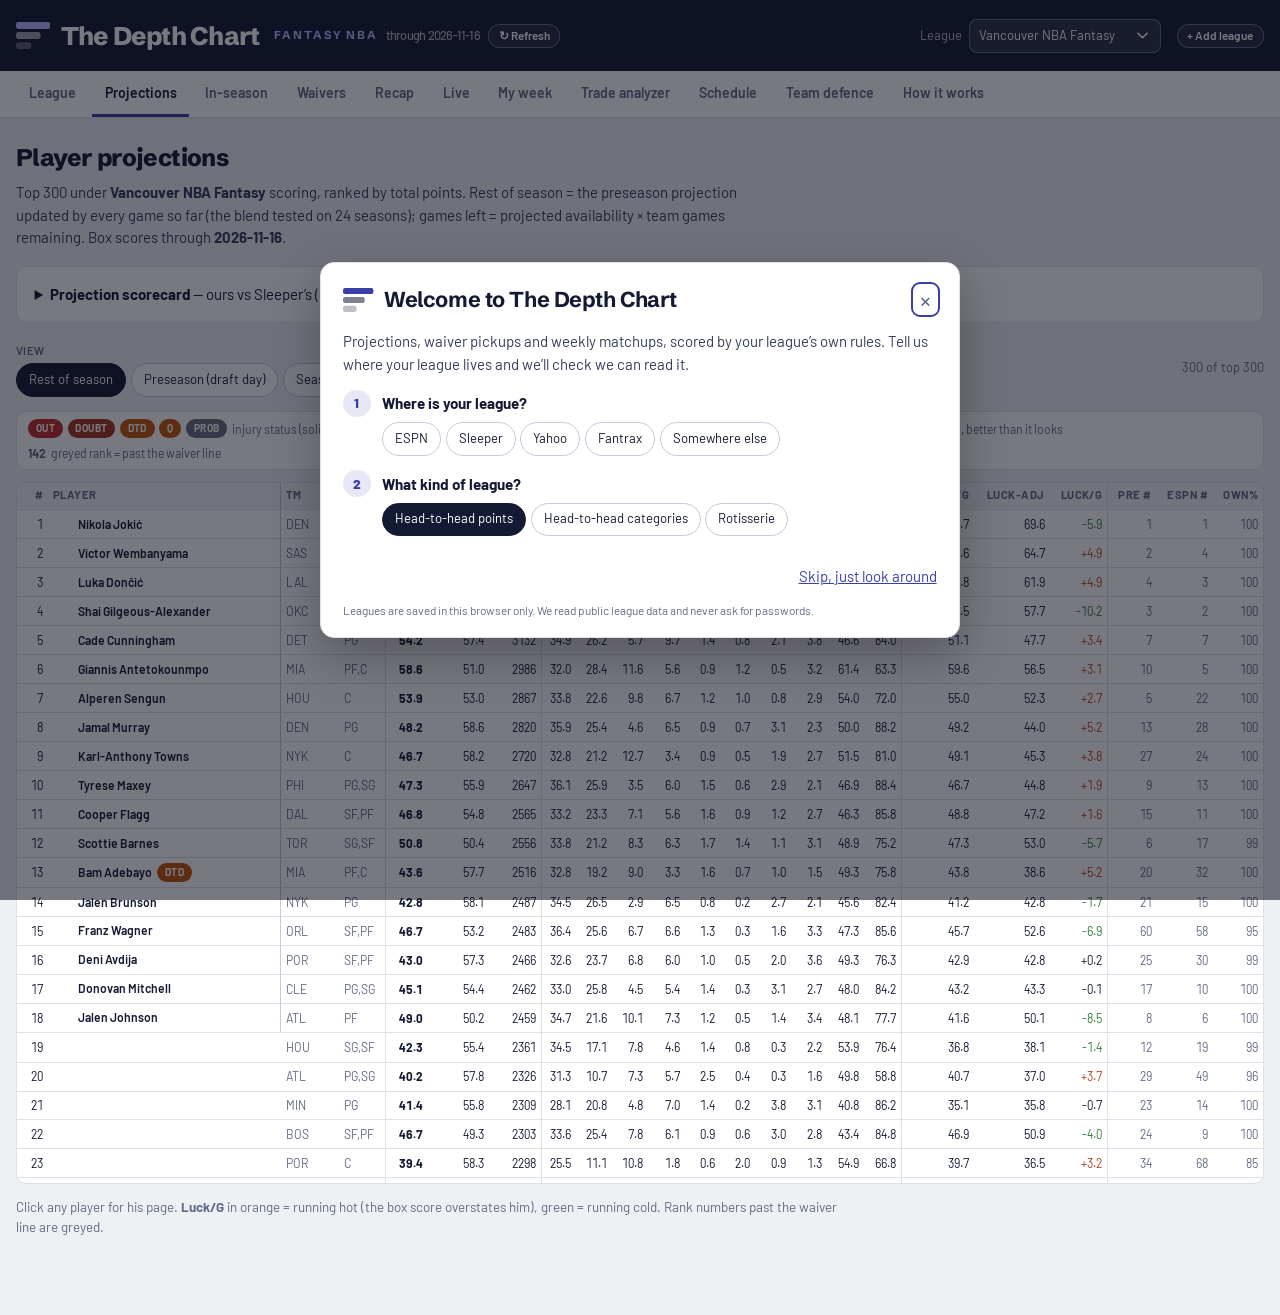
==== commit 35764d88: "Board build 2026-11-17 14:42 Co-Authored-By: Claude Opus 5.5 <noreply@anthropic.com>" ====
--- a/v2/index.html
+++ b/v2/index.html
@@ -10,7 +10,7 @@
 <link rel="preconnect" href="https://fonts.googleapis.com">
 <link rel="preconnect" href="https://fonts.gstatic.com" crossorigin>
 <link rel="stylesheet" href="https://fonts.googleapis.com/css2?family=Schibsted+Grotesk:wght@400..900&family=Barlow:ital,wght@0,400;0,500;0,600;0,700;0,800;1,400&display=swap">
-<link rel="stylesheet" href="app.css?v=dd1b4bf03c">
+<link rel="stylesheet" href="app.css?v=94b1cbaf55">
 </head>
 <body>
 <header class="top">
@@ -804,6 +804,6 @@
 </main>
 
 <div class="scrim" id="scrim" hidden><div class="drawer" id="drawer" role="dialog" aria-modal="true"></div></div>
-<script src="app.js?v=5031e6ac12"></script>
+<script src="app.js?v=d9d5a2041e"></script>
 </body>
 </html>
--- a/v2/app.css
+++ b/v2/app.css
@@ -1187,6 +1187,9 @@
 .ptsb-more i::before { content: ""; width: 8px; height: 8px; border-right: 2px solid currentColor; border-bottom: 2px solid currentColor; transform: translateY(-2px) rotate(45deg); }
 .ptsb-more[aria-expanded="true"] i { transform: rotate(180deg); }
 .ptsb-more span { grid-row: 2; grid-column: 1 / -1; justify-self: center; font-size: .66rem; font-weight: 650; letter-spacing: .07em; text-transform: uppercase; }
+.ptsb-sub { font-size: .8rem; color: rgba(255, 255, 255, .62); margin-top: .15rem; }
+.ptsb-v .dim2 { color: rgba(255, 255, 255, .55); font-size: .9rem; }
+#tr-score .ptdet .tsum { margin-bottom: .6rem; }
 .ptsb-h { margin: .9rem 0 -.2rem; font-size: .72rem; font-weight: 700; letter-spacing: .05em; text-transform: uppercase; color: var(--muted); }
 @media (max-width: 640px) {
   .ptsb { padding: .7rem .6rem .75rem; }
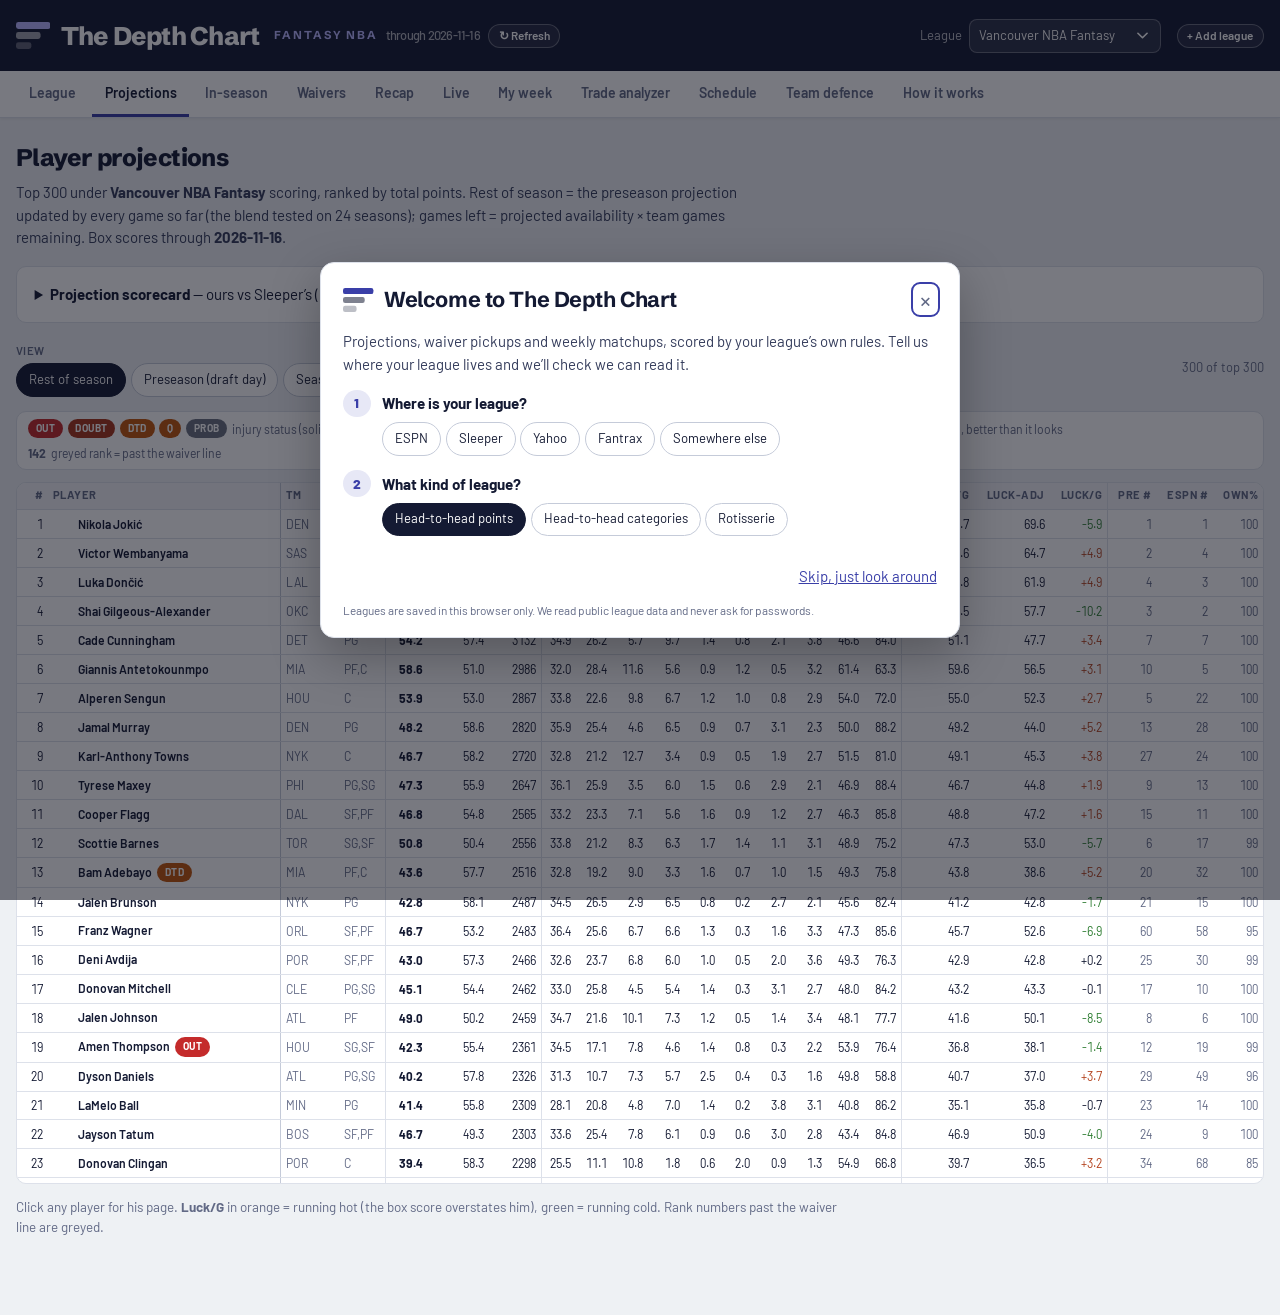
==== commit 70a1f372: "Board build 2026-11-17 14:48 Co-Authored-By: Claude Opus 5.5 <noreply@anthropic.com>" ====
--- a/v2/index.html
+++ b/v2/index.html
@@ -10,7 +10,7 @@
 <link rel="preconnect" href="https://fonts.googleapis.com">
 <link rel="preconnect" href="https://fonts.gstatic.com" crossorigin>
 <link rel="stylesheet" href="https://fonts.googleapis.com/css2?family=Schibsted+Grotesk:wght@400..900&family=Barlow:ital,wght@0,400;0,500;0,600;0,700;0,800;1,400&display=swap">
-<link rel="stylesheet" href="app.css?v=94b1cbaf55">
+<link rel="stylesheet" href="app.css?v=bb6dd4f64d">
 </head>
 <body>
 <header class="top">
@@ -804,6 +804,6 @@
 </main>
 
 <div class="scrim" id="scrim" hidden><div class="drawer" id="drawer" role="dialog" aria-modal="true"></div></div>
-<script src="app.js?v=d9d5a2041e"></script>
+<script src="app.js?v=ecb1f1b5c0"></script>
 </body>
 </html>
--- a/v2/app.css
+++ b/v2/app.css
@@ -1158,6 +1158,7 @@
 .ptsb-bh { display: flex; align-items: center; gap: .5rem; padding: .55rem .8rem; background: var(--accent); color: var(--paper); font-weight: 700; font-size: .95rem; }
 .ptsb-s.b .ptsb-bh { background: var(--tm2); }
 .ptsb-w { margin-left: auto; font-size: .62rem; font-weight: 800; letter-spacing: .07em; background: var(--paper); color: var(--ink); border-radius: 4px; padding: .05rem .4rem; }
+.ptsb-sc { overflow-x: auto; }
 .ptsb-tb { width: 100%; border-collapse: collapse; font-variant-numeric: tabular-nums; }
 .ptsb-tb th { font-size: .64rem; font-weight: 700; color: var(--muted); text-transform: uppercase; letter-spacing: .05em; text-align: right; padding: .5rem .8rem .15rem 0; }
 .ptsb-tb th.grp { text-align: center; padding-left: .5rem; }
@@ -1198,4 +1199,11 @@
   .ptsb-tb th, .ptsb-tb td { padding-right: .42rem; }
   .ptsb-tb td.l { padding-left: .6rem; }
   .ptsb-tb td { font-size: .84rem; }
-}
+  /* three column groups (past trades) don't fit 375 px: tighter cells, the table scrolls inside its card,
+     the player column stays pinned */
+  .ptsb-tb th, .ptsb-tb td { padding-right: .34rem; }
+  .ptsb-tb td { font-size: .8rem; }
+  .ptsb-tb th { font-size: .58rem; letter-spacing: .03em; }
+  .ptsb-tb td.l { position: sticky; left: 0; z-index: 1; background: var(--paper); box-shadow: 1px 0 0 var(--rule); }
+  .ptsb-tb tbody tr:nth-child(even) td.l { background: var(--band); }
+}
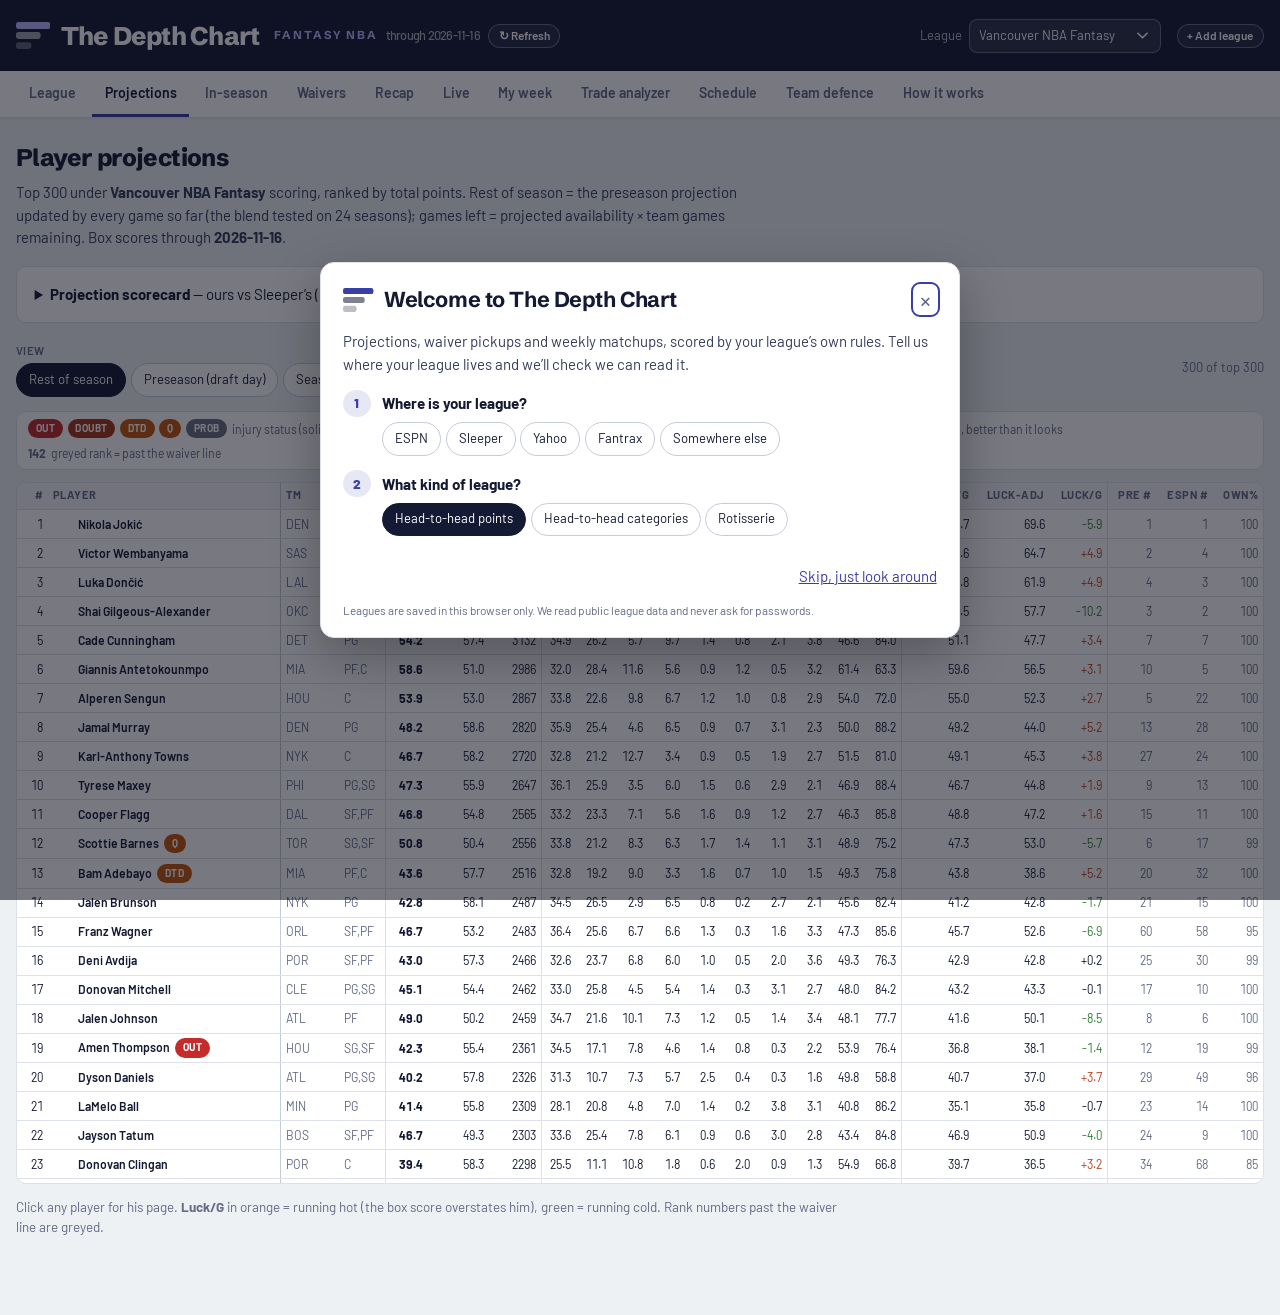
==== commit 01ed9d98: "Board build 2026-11-17 18:06 Co-Authored-By: Claude Opus 5.5 <noreply@anthropic.com>" ====
--- a/v2/index.html
+++ b/v2/index.html
@@ -10,7 +10,7 @@
 <link rel="preconnect" href="https://fonts.googleapis.com">
 <link rel="preconnect" href="https://fonts.gstatic.com" crossorigin>
 <link rel="stylesheet" href="https://fonts.googleapis.com/css2?family=Schibsted+Grotesk:wght@400..900&family=Barlow:ital,wght@0,400;0,500;0,600;0,700;0,800;1,400&display=swap">
-<link rel="stylesheet" href="app.css?v=bb6dd4f64d">
+<link rel="stylesheet" href="app.css?v=221c1fdd8d">
 </head>
 <body>
 <header class="top">
@@ -804,6 +804,6 @@
 </main>
 
 <div class="scrim" id="scrim" hidden><div class="drawer" id="drawer" role="dialog" aria-modal="true"></div></div>
-<script src="app.js?v=ecb1f1b5c0"></script>
+<script src="app.js?v=7320d61585"></script>
 </body>
 </html>
--- a/v2/app.css
+++ b/v2/app.css
@@ -1081,6 +1081,14 @@
 .lv-pbar i { display: block; height: 100%; border-radius: 3px; background: var(--accent); }
 .lv-sc.h .lv-pbar i { background: var(--tm2); margin-left: auto; }
 .lv-sub b { font-variant-numeric: tabular-nums; }
+/* scored / expected today boxes under the big score (owner 11-17) */
+.lv-td { display: flex; gap: .4rem; margin: .35rem 0 .1rem; }
+.lv-sc.h .lv-td { justify-content: flex-end; }
+.lv-td .bx { border: 1px solid var(--rule); border-radius: 8px; padding: .25rem .55rem; min-width: 5.6rem; background: var(--band); text-align: left; }
+.lv-td .bx span { display: block; font-size: .64rem; text-transform: uppercase; letter-spacing: .04em; color: var(--muted); }
+.lv-td .bx span em { font-style: normal; }
+.lv-td .bx b { font-size: 1.15rem; font-variant-numeric: tabular-nums; }
+.lv-td .bx i { font-style: normal; font-size: .74rem; font-weight: 650; margin-left: .3rem; font-variant-numeric: tabular-nums; }
 .lv-sub .sep { color: var(--muted); }
 .lv-cnt { display: flex; flex-wrap: wrap; gap: .25rem; margin-top: .4rem; }
 .lv-sc.h .lv-cnt { justify-content: flex-end; }
@@ -1096,6 +1104,7 @@
   .lv-vs { font-size: .68rem; max-width: 4.2rem; }
   .lv-vs b { font-size: .95rem; }
   .lv-sub { font-size: .72rem; }
+  .lv-td { gap: .25rem; } .lv-td .bx { min-width: 0; padding: .2rem .4rem; } .lv-td .bx b { font-size: .95rem; } .lv-td .bx span { font-size: .56rem; } .lv-td .bx span em { display: none; }
   .lv-cnt .pl { font-size: .62rem; }
   .lv-t .slt-c { width: 2rem; }
   .bd-c { font-size: .7rem; }
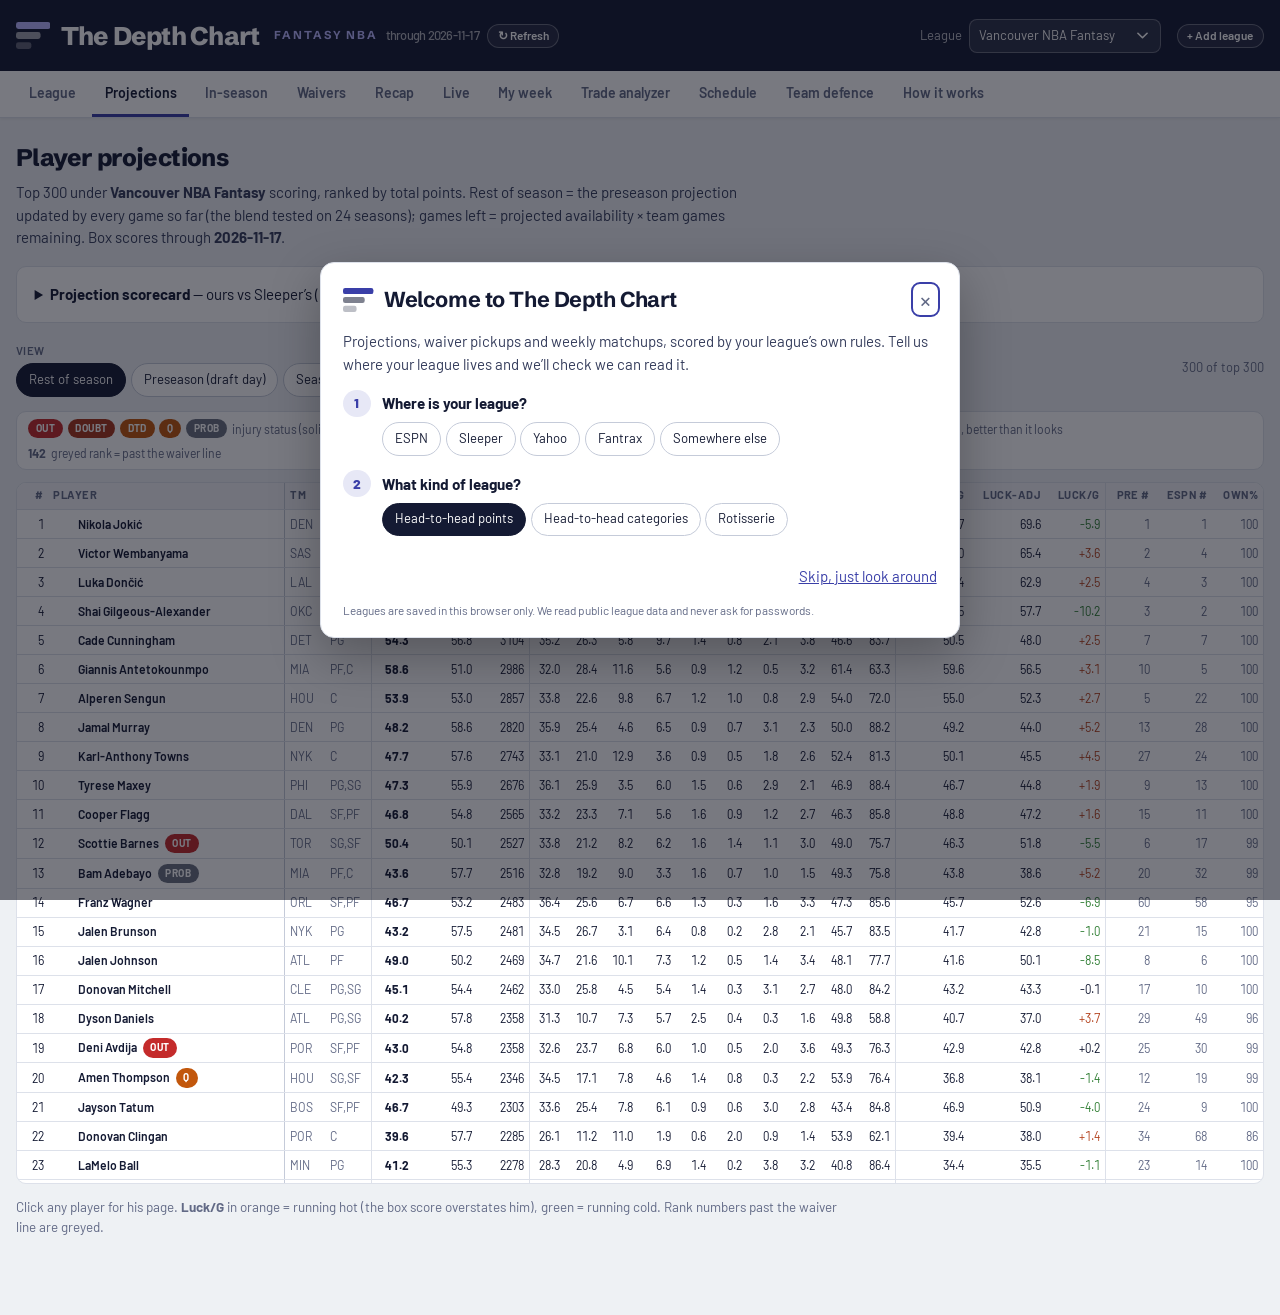
==== commit 326c26dd: "Board build 2026-11-18 17:59 Co-Authored-By: Claude Opus 5.5 <noreply@anthropic.com>" ====
--- a/v2/index.html
+++ b/v2/index.html
@@ -243,7 +243,7 @@
       </div></div>
       <span class="count" id="wv-count"></span>
     </div>
-    <div class="legend" aria-label="Key"><span class="lg-i"><span class="tag inj">OUT</span><span class="tag doubt">DOUBT</span><span class="tag dtd">DTD</span><span class="tag dtd">Q</span><span class="tag prob">PROB</span> injury status (solid = health; official NBA report first, then ESPN)</span><span class="lg-i"><span class="tag b2b">B2B</span> often rests on the 2nd night of back-to-backs</span><span class="lg-i"><span class="tag wvr">WVR</span> on waivers (a claim, not an instant add)</span><span class="lg-i"><b class="pos-up">+6.4</b> <span class="dim">(2.1/g)</span> Injury / team effect: extra FP in the window from teammates out (blank = none; hover for the working)</span><span class="lg-i"><span class="tag dnp">BENCH</span> healthy but barely playing (under 10 minutes per team game lately, DNPs counted): his games don&rsquo;t count</span><span class="lg-i"><span class="gch">vs BOS<span class="dvp dvp-g">27th</span> <span class="m pos-up">+2.1</span></span> opponent&rsquo;s defence rank vs his position (green = 15 easiest, red = 10 toughest) and the matchup adjustment in FP</span><span class="lg-i"><span class="gch b2">@ NYK</span> 2nd night of a back-to-back</span><span class="lg-i"><span class="gch st">vs LAL</span> listed doubtful / questionable that night: counted at the chance he plays (doubtful 1%, questionable ~50%)</span></div>
+    <div class="legend" aria-label="Key"><span class="lg-i"><span class="tag inj">OUT</span><span class="tag doubt">DOUBT</span><span class="tag dtd">DTD</span><span class="tag dtd">Q</span><span class="tag prob">PROB</span> injury status (solid = health; official NBA report first, then ESPN)</span><span class="lg-i"><span class="tag b2b">B2B</span> often rests on the 2nd night of back-to-backs</span><span class="lg-i"><span class="tag wvr">WVR</span> on waivers (a claim, not an instant add)</span><span class="lg-i"><b class="pos-up">+6.4</b> <span class="dim">(2.1/g)</span> Injury / team effect: extra FP in the window from teammates out (blank = none; hover for the working)</span><span class="lg-i"><span class="tag dnp">BENCH</span> healthy but barely playing (under 10 minutes per team game lately, DNPs counted): his games don&rsquo;t count</span><span class="lg-i"><span class="gch">vs BOS<span class="dvp dvp-g">27th</span> <span class="m pos-up">+2.1</span></span> opponent&rsquo;s defence rank vs his position (green = 15 easiest, red = 10 toughest) and the matchup adjustment in FP</span><span class="lg-i"><span class="gch b2">@ NYK</span> 2nd night of a back-to-back</span><span class="lg-i"><span class="gch st">vs LAL</span> listed doubtful that night: counted at the 1% chance he plays (questionable / probable count in full)</span></div>
     <div class="tablewrap"><table id="wv-table"><thead></thead><tbody></tbody></table></div>
     <p class="note" id="wv-note"></p>
     <div id="wv-boosts"></div>
@@ -532,8 +532,10 @@
       the report we can&rsquo;t match never clears anyone on that team with the same surname.</p>
     <p><strong>Doubtful, questionable, probable</strong> (src/backtest/status_play.py, official game-day reports 2023-26): players listed
       doubtful played <strong>1%</strong> of the time (784 listings), questionable <strong>50%</strong> (41% when coming back from a layoff;
-      5,082), probable <strong>93%</strong> (83%; 1,882). That game counts at that chance on Waivers and My week (a doubtful game is treated
-      as not played unless you tick it). <strong>Back from a layoff</strong> (5+ team games missed): his first game back averages
+      5,082), probable <strong>93%</strong> (83%; 1,882). Only <strong>doubtful</strong> is discounted: that game is treated as not played unless you tick
+      it. <strong>Questionable and probable count in full</strong> (owner&rsquo;s call): the page assumes he plays, and if he is ruled out
+      the report says Out and the game drops to 0 &mdash; or untick him on My week, which also sets his Live projection to 0 until his
+      game starts. On the Live tab a player ruled out projects 0: Out on the official report for that game, or &mdash; until the report covers his team&rsquo;s game, which can be hours behind &mdash; ESPN&rsquo;s live status OUT. Live re-reads the official report every 10 minutes. <strong>Back from a layoff</strong> (5+ team games missed): his first game back averages
       <strong>83%</strong> of his usual minutes and the second <strong>92%</strong>, then normal (1,527 returns, 2019-26), so those two games
       are scaled down.</p>
     <h3>How long he is out</h3>
@@ -804,6 +806,6 @@
 </main>
 
 <div class="scrim" id="scrim" hidden><div class="drawer" id="drawer" role="dialog" aria-modal="true"></div></div>
-<script src="app.js?v=7320d61585"></script>
+<script src="app.js?v=f3633b8e79"></script>
 </body>
 </html>
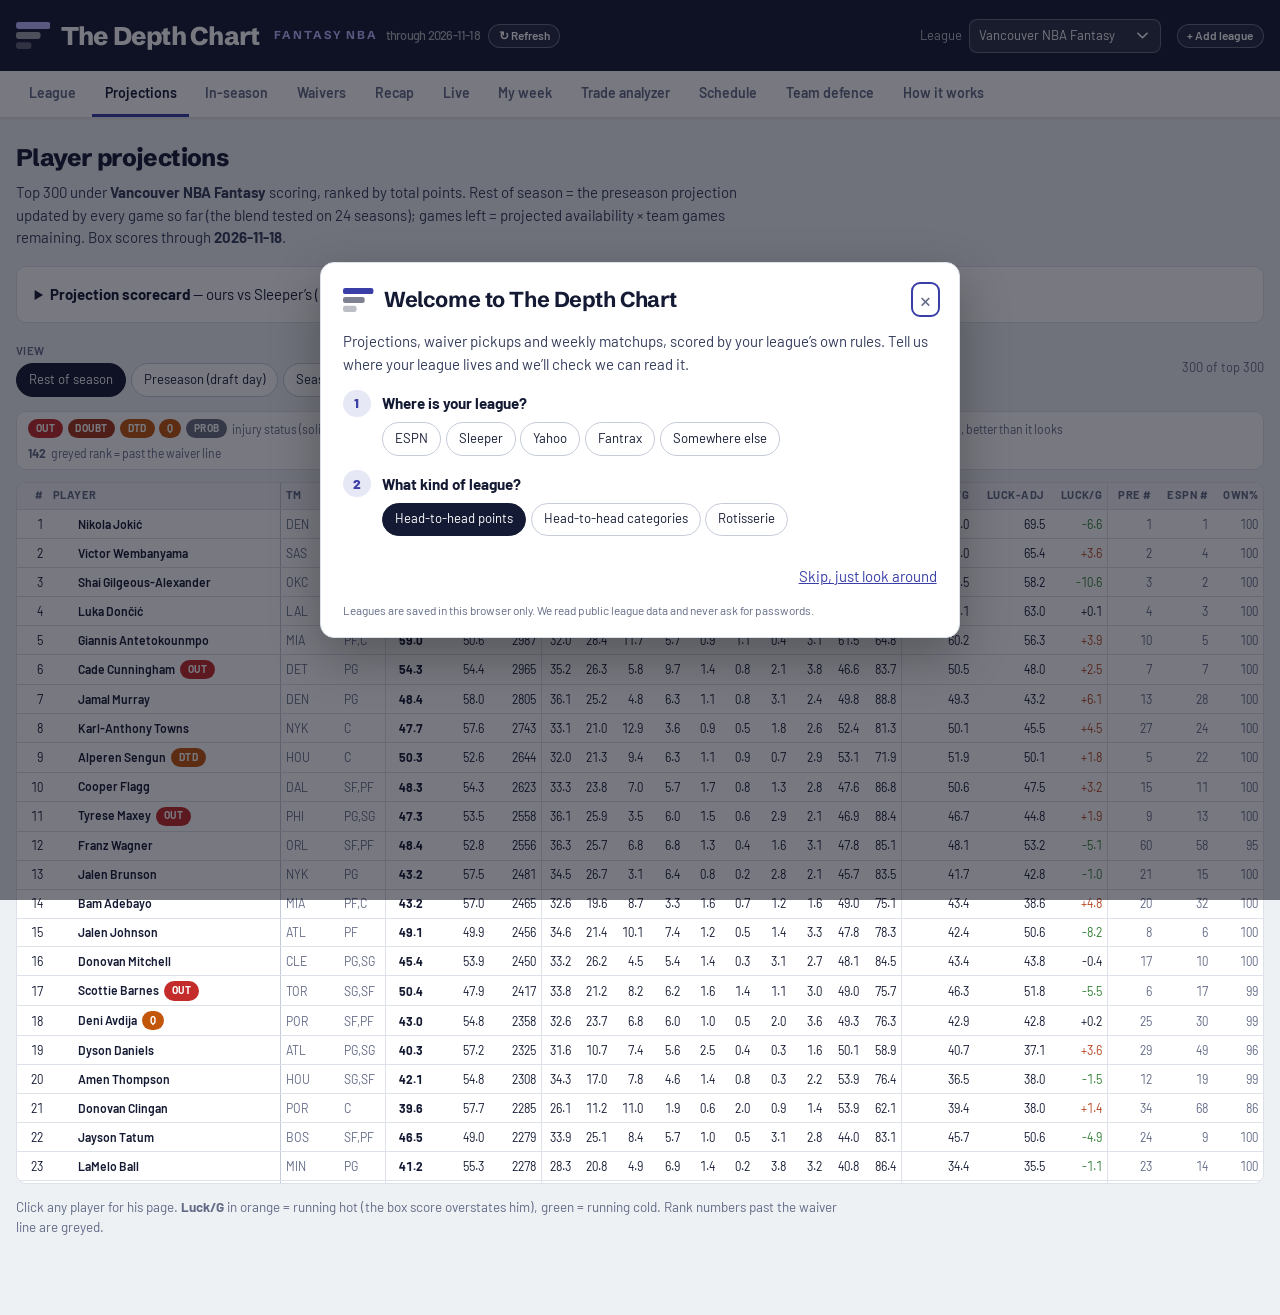
==== commit 5fdfee9a: "Board build 2026-11-19 13:54 Co-Authored-By: Claude Opus 5.5 <noreply@anthropic.com>" ====
--- a/v2/index.html
+++ b/v2/index.html
@@ -10,7 +10,7 @@
 <link rel="preconnect" href="https://fonts.googleapis.com">
 <link rel="preconnect" href="https://fonts.gstatic.com" crossorigin>
 <link rel="stylesheet" href="https://fonts.googleapis.com/css2?family=Schibsted+Grotesk:wght@400..900&family=Barlow:ital,wght@0,400;0,500;0,600;0,700;0,800;1,400&display=swap">
-<link rel="stylesheet" href="app.css?v=221c1fdd8d">
+<link rel="stylesheet" href="app.css?v=0dbfdcbfa0">
 </head>
 <body>
 <header class="top">
@@ -647,7 +647,7 @@
     <h3>Streaming planner</h3>
     <p>ESPN stops a pickup from playing on a day once that day&rsquo;s first NBA game has tipped off, so the page reads the
       day&rsquo;s tip times from ESPN&rsquo;s live scoreboard and, from the first tip-off on, plans from tomorrow (the Today button is
-      crossed out). Rosters and adds used come live from your ESPN league; press Refresh after you make a move and they are re-read.
+      crossed out). A player on your IR slot comes back on ESPN&rsquo;s expected return date; those dates are sometimes placeholders, so the IR slot panel has an &ldquo;Out all week&rdquo; box: tick it and the planner keeps him out every day of the matchup (it is the same mark as his Plays box on My week). ESPN still decides whether he blocks adds. Rosters and adds used come live from your ESPN league; press Refresh after you make a move and they are re-read.
       My week follows the same rule: after the first tip-off, today&rsquo;s column uses the roster that was locked at tip-off (a player you drop afterwards still counts tonight; nothing after today), and a player you pick up counts from tomorrow on. Both rows are marked (&ldquo;dropped &middot; today only&rdquo;, &ldquo;added &middot; from tomorrow&rdquo;).</p>
     <p>For the rest of the current matchup, each day&rsquo;s lineup is filled exactly as on My week (the best legal assignment of
       that day&rsquo;s players to your starter slots, each game valued with the formula above). You say how many players you&rsquo;ll drop;
@@ -806,6 +806,6 @@
 </main>
 
 <div class="scrim" id="scrim" hidden><div class="drawer" id="drawer" role="dialog" aria-modal="true"></div></div>
-<script src="app.js?v=f3633b8e79"></script>
+<script src="app.js?v=a3d9f5a416"></script>
 </body>
 </html>
--- a/v2/app.css
+++ b/v2/app.css
@@ -1138,6 +1138,8 @@
 .sp-irr { display: flex; gap: .6rem; align-items: flex-start; padding: .25rem 0; }
 .sp-irw { font-size: .82rem; color: var(--ink2); margin-top: .15rem; }
 .sp-irbox .note { margin: .4rem 0 0; }
+.sp-irout { display: inline-flex; align-items: center; gap: .35rem; font-size: .82rem; margin-top: .3rem; cursor: pointer; }
+.sp-irout input { margin: 0; }
 .sp-ir { display: flex; flex-wrap: wrap; gap: .2rem .5rem; align-items: baseline; font-size: .76rem; margin-top: .35rem; color: var(--ink2); }
 .sp-ir b { font-size: .64rem; font-weight: 750; color: var(--red); border: 1px solid var(--red); border-radius: 4px; padding: 0 .3rem; }
 .sp-irplan { display: flex; flex-wrap: wrap; align-items: baseline; gap: .5rem; margin: .5rem 0; }
